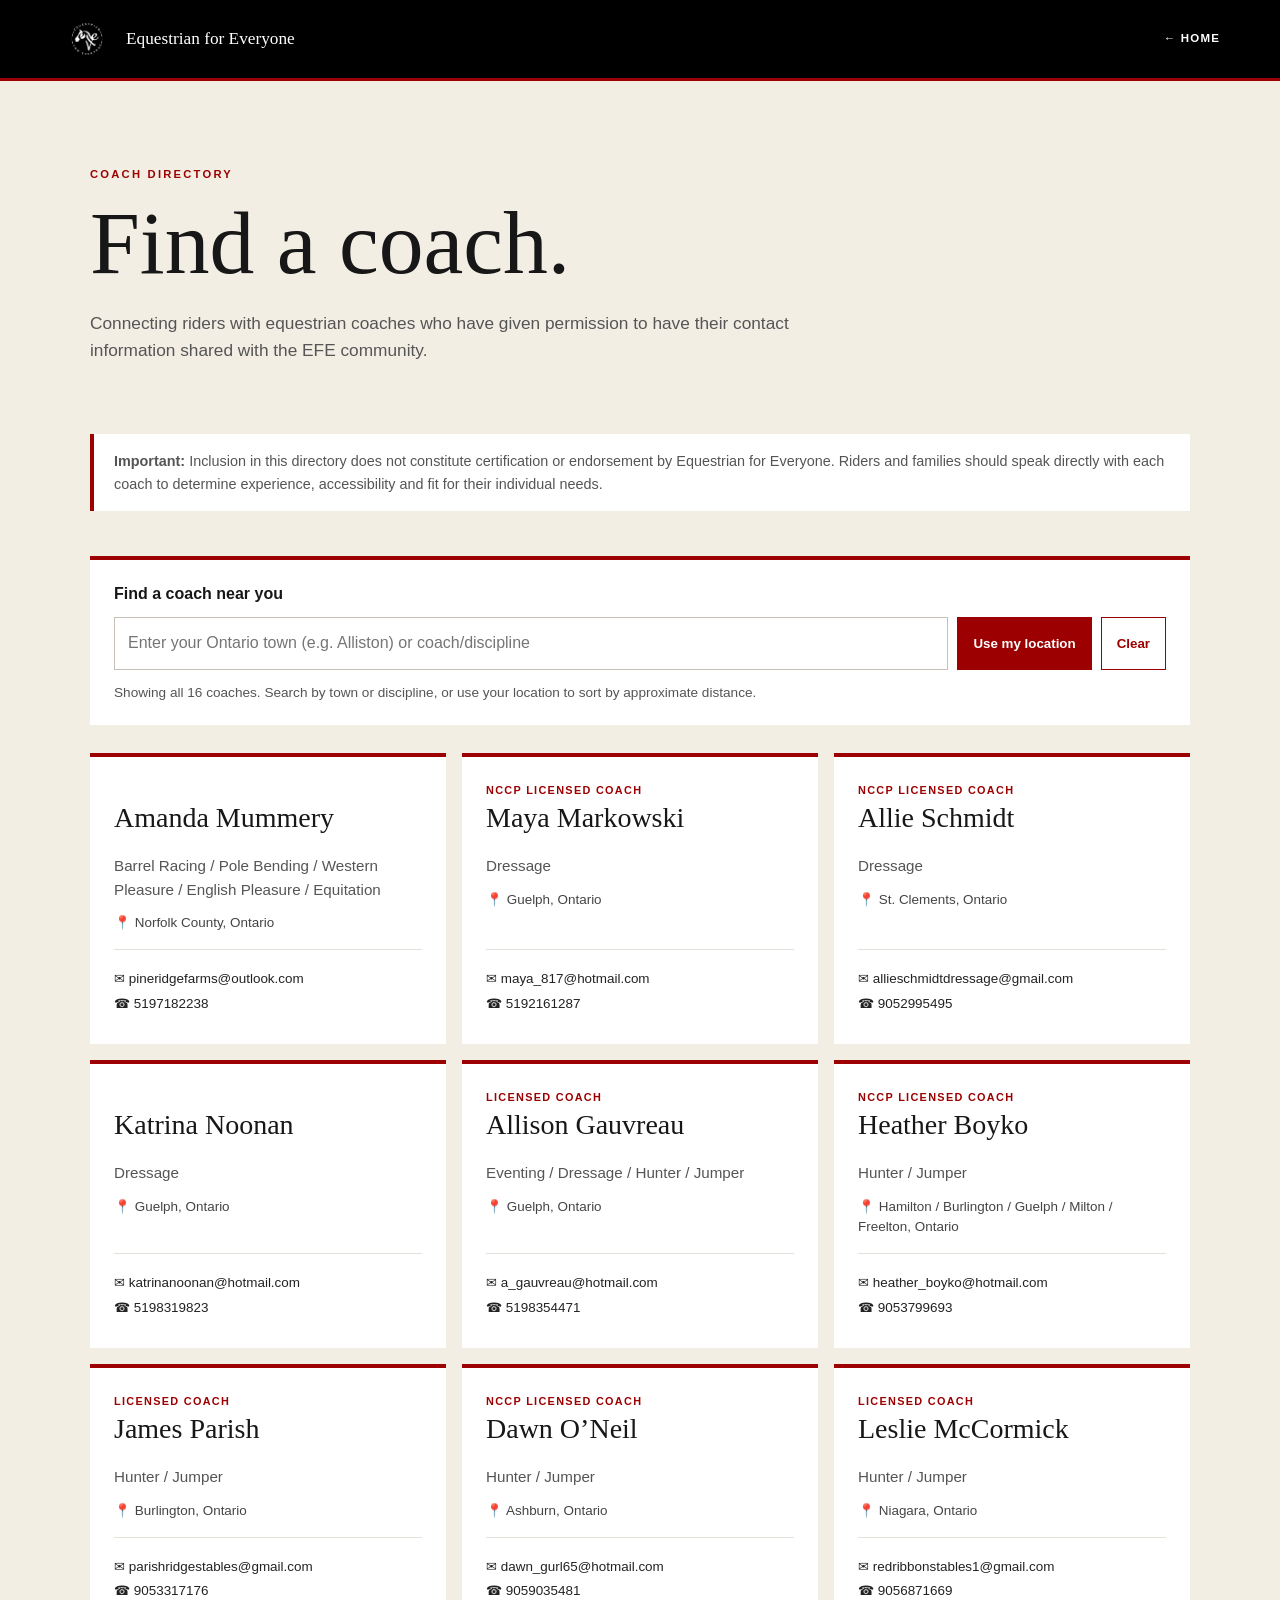
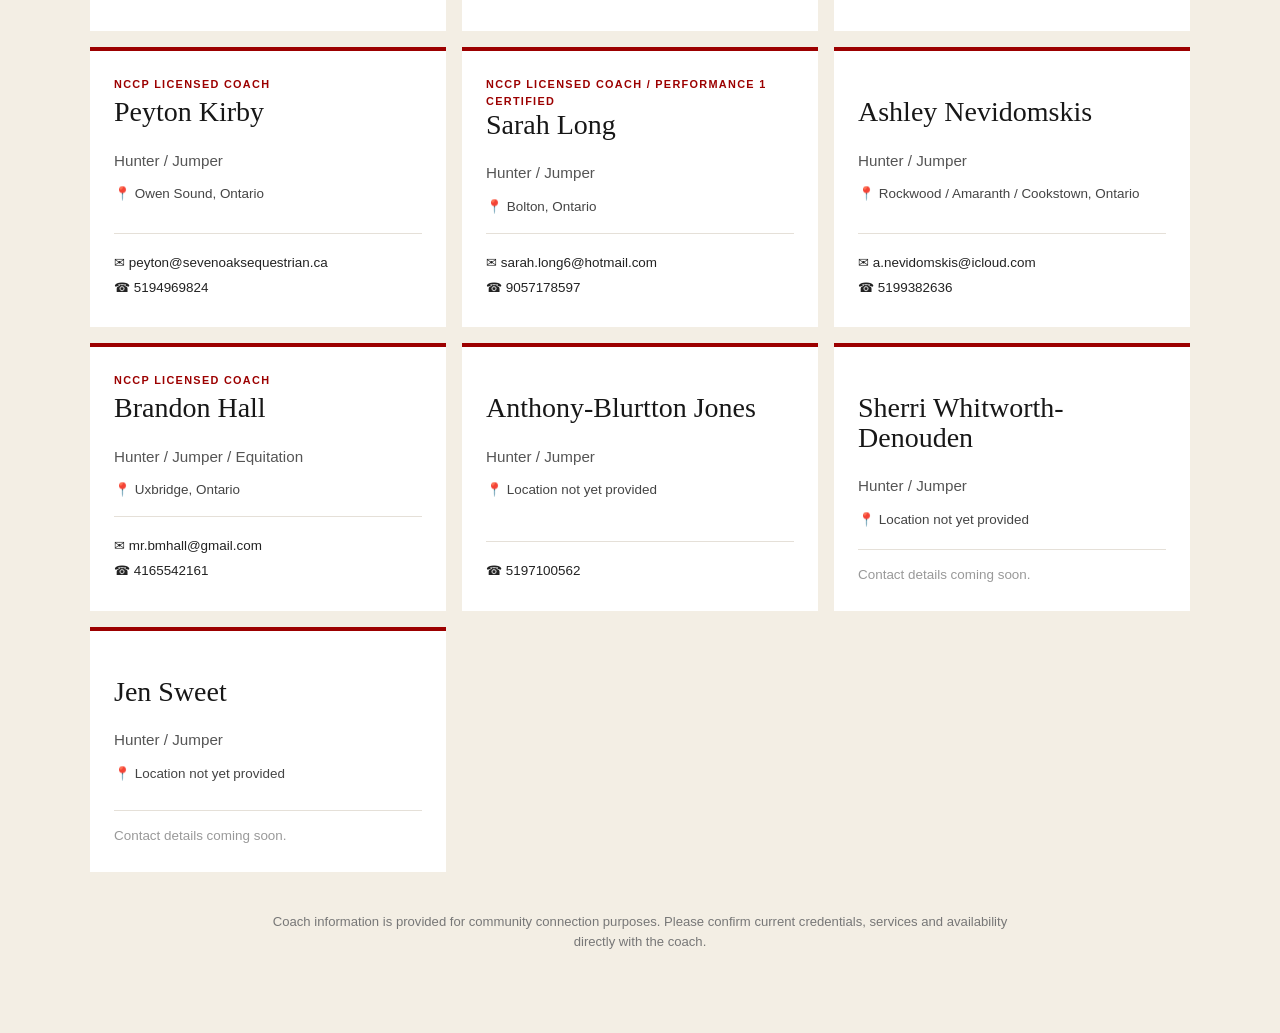
==== coaches.html @ 21f6a68a "Sort coaches by proximity when visitors type an Ontario town" ====
<!doctype html><html lang="en"><head><meta charset="utf-8"><meta name="viewport" content="width=device-width,initial-scale=1"><title>Coaches — Equestrian for Everyone</title><meta name="description" content="A community directory of equestrian coaches open to connecting with para riders."><style>
:root{--red:#9C0000;--cream:#F3EEE4;--black:#000;--ink:#171717}*{box-sizing:border-box}body{margin:0;background:var(--cream);color:var(--ink);font-family:Arial,Helvetica,sans-serif;line-height:1.55}h1,h2,h3{font-family:'GFS Didot','Bodoni 72','Didot','Times New Roman',serif;font-weight:400;line-height:1.05}nav{background:#000;border-bottom:3px solid var(--red);padding:12px 24px}.nav{max-width:1160px;margin:auto;display:flex;align-items:center;justify-content:space-between;gap:20px}.brand{display:flex;align-items:center;gap:12px;color:#fff;text-decoration:none;font-family:Georgia,serif;font-size:1.08rem}.brand img{width:54px;height:54px;object-fit:contain}.back{color:#fff;text-decoration:none;font-size:.72rem;font-weight:800;letter-spacing:.1em;text-transform:uppercase}.wrap{max-width:1160px;margin:auto;padding:0 30px}.hero{padding:85px 0 48px}.eyebrow{font-size:.7rem;font-weight:800;letter-spacing:.2em;text-transform:uppercase;color:var(--red)}h1{font-size:clamp(3.5rem,7vw,6.4rem);margin:13px 0 20px}.intro{font-size:1.08rem;color:#555;max-width:760px}.notice{margin:5px 0 45px;border-left:4px solid var(--red);padding:16px 20px;background:#fff;color:#555;font-size:.9rem}.grid{display:grid;grid-template-columns:repeat(3,1fr);gap:16px;padding-bottom:85px}.coach{background:#fff;border-top:4px solid var(--red);padding:25px 24px;min-height:245px;display:flex;flex-direction:column}.coach h2{font-size:1.75rem;margin:0 0 7px}.license{font-size:.68rem;font-weight:800;letter-spacing:.12em;text-transform:uppercase;color:var(--red);min-height:21px}.discipline{font-size:.95rem;color:#555;margin:15px 0 20px}.contact{margin-top:auto;border-top:1px solid #e5e0d8;padding-top:15px;font-size:.84rem}.contact a{display:block;color:#222;text-decoration:none;overflow-wrap:anywhere;margin:4px 0}.contact a:hover{color:var(--red)}.empty{color:#999}.footnote{max-width:800px;margin:-45px auto 80px;padding:0 30px;text-align:center;color:#777;font-size:.82rem}@media(max-width:900px){.grid{grid-template-columns:repeat(2,1fr)}}@media(max-width:620px){.grid{grid-template-columns:1fr}.wrap{padding:0 20px}.hero{padding-top:60px}.brand{font-size:.88rem}.brand img{width:44px;height:44px}.coach{min-height:0}}.coach-search{background:#fff;padding:22px 24px;margin:0 0 28px;border-top:4px solid var(--red)}.coach-search label{display:block;font-weight:800;margin-bottom:10px}.search-row{display:flex;gap:9px;flex-wrap:wrap}.search-row input{flex:1;min-width:200px;border:1px solid #c8c1b8;padding:13px;font:inherit}.search-row button{border:1px solid var(--red);background:var(--red);color:white;font-weight:700;padding:12px 15px;cursor:pointer}.search-row button:last-child{background:#fff;color:var(--red)}#search-status{font-size:.85rem;color:#555;margin:12px 0 0}.place{font-size:.84rem;color:#444;margin:-8px 0 15px}.coach[hidden]{display:none!important}@media(max-width:620px){.search-row input,.search-row button{width:100%}} .distance-note{font-size:.8rem;font-weight:700;color:var(--red);margin:-9px 0 14px}</style><meta property="og:image" content="https://eqforeveryone.ca/assets/efe-social-thumbnail.png"><meta property="og:image:secure_url" content="https://eqforeveryone.ca/assets/efe-social-thumbnail.png"><meta property="og:image:type" content="image/png"><meta property="og:image:width" content="1200"><meta property="og:image:height" content="1200"><meta name="twitter:card" content="summary_large_image"><meta name="twitter:image" content="https://eqforeveryone.ca/assets/efe-social-thumbnail.png"></head><body>
<nav><div class="nav"><a class="brand" href="index.html"><img src="assets/efe-logo-transparent.png" alt="EFE logo">Equestrian for Everyone</a><a class="back" href="index.html">← Home</a></div></nav>
<main><section class="hero"><div class="wrap"><div class="eyebrow">Coach Directory</div><h1>Find a coach.</h1><p class="intro">Connecting riders with equestrian coaches who have given permission to have their contact information shared with the EFE community.</p></div></section>
<div class="wrap"><div class="notice"><strong>Important:</strong> Inclusion in this directory does not constitute certification or endorsement by Equestrian for Everyone. Riders and families should speak directly with each coach to determine experience, accessibility and fit for their individual needs.</div>
<div class="coach-search"><label for="coach-query">Find a coach near you</label><div class="search-row"><input id="coach-query" type="search" placeholder="Enter your Ontario town (e.g. Alliston) or coach/discipline" autocomplete="off"><button id="near-me" type="button">Use my location</button><button id="reset-search" type="button">Clear</button></div><p id="search-status" role="status" aria-live="polite">Showing all 16 coaches. Search by town or discipline, or use your location to sort by approximate distance.</p></div><section class="grid" id="coach-grid"><article class="coach" data-name="amanda mummery" data-location="norfolk county, ontario" data-discipline="barrel racing / pole bending / western pleasure / english pleasure / equitation" data-lat="42.85" data-lon="-80.35"><div class="license">&nbsp;</div><h2>Amanda Mummery</h2><div class="discipline">Barrel Racing / Pole Bending / Western Pleasure / English Pleasure / Equitation</div><div class="place">📍 Norfolk County, Ontario</div><div class="contact"><a href="mailto:pineridgefarms@outlook.com">✉ pineridgefarms@outlook.com</a><a href="tel:+15197182238">☎ 5197182238</a></div></article><article class="coach" data-name="maya markowski" data-location="guelph, ontario" data-discipline="dressage" data-lat="43.545" data-lon="-80.25"><div class="license">NCCP Licensed Coach</div><h2>Maya Markowski</h2><div class="discipline">Dressage</div><div class="place">📍 Guelph, Ontario</div><div class="contact"><a href="mailto:maya_817@hotmail.com">✉ maya_817@hotmail.com</a><a href="tel:+15192161287">☎ 5192161287</a></div></article><article class="coach" data-name="allie schmidt" data-location="st. clements, ontario" data-discipline="dressage" data-lat="43.48" data-lon="-80.65"><div class="license">NCCP Licensed Coach</div><h2>Allie Schmidt</h2><div class="discipline">Dressage</div><div class="place">📍 St. Clements, Ontario</div><div class="contact"><a href="mailto:allieschmidtdressage@gmail.com">✉ allieschmidtdressage@gmail.com</a><a href="tel:+19052995495">☎ 9052995495</a></div></article><article class="coach" data-name="katrina noonan" data-location="guelph, ontario" data-discipline="dressage" data-lat="43.545" data-lon="-80.25"><div class="license">&nbsp;</div><h2>Katrina Noonan</h2><div class="discipline">Dressage</div><div class="place">📍 Guelph, Ontario</div><div class="contact"><a href="mailto:katrinanoonan@hotmail.com">✉ katrinanoonan@hotmail.com</a><a href="tel:+15198319823">☎ 5198319823</a></div></article><article class="coach" data-name="allison gauvreau" data-location="guelph, ontario" data-discipline="eventing / dressage / hunter / jumper" data-lat="43.545" data-lon="-80.25"><div class="license">Licensed Coach</div><h2>Allison Gauvreau</h2><div class="discipline">Eventing / Dressage / Hunter / Jumper</div><div class="place">📍 Guelph, Ontario</div><div class="contact"><a href="mailto:a_gauvreau@hotmail.com">✉ a_gauvreau@hotmail.com</a><a href="tel:+15198354471">☎ 5198354471</a></div></article><article class="coach" data-name="heather boyko" data-location="hamilton / burlington / guelph / milton / freelton, ontario" data-discipline="hunter / jumper" data-lat="43.35" data-lon="-79.96"><div class="license">NCCP Licensed Coach</div><h2>Heather Boyko</h2><div class="discipline">Hunter / Jumper</div><div class="place">📍 Hamilton / Burlington / Guelph / Milton / Freelton, Ontario</div><div class="contact"><a href="mailto:heather_boyko@hotmail.com">✉ heather_boyko@hotmail.com</a><a href="tel:+19053799693">☎ 9053799693</a></div></article><article class="coach" data-name="james parish" data-location="burlington, ontario" data-discipline="hunter / jumper" data-lat="43.325" data-lon="-79.8"><div class="license">Licensed Coach</div><h2>James Parish</h2><div class="discipline">Hunter / Jumper</div><div class="place">📍 Burlington, Ontario</div><div class="contact"><a href="mailto:parishridgestables@gmail.com">✉ parishridgestables@gmail.com</a><a href="tel:+19053317176">☎ 9053317176</a></div></article><article class="coach" data-name="dawn o’neil" data-location="ashburn, ontario" data-discipline="hunter / jumper" data-lat="44" data-lon="-78.99"><div class="license">NCCP Licensed Coach</div><h2>Dawn O’Neil</h2><div class="discipline">Hunter / Jumper</div><div class="place">📍 Ashburn, Ontario</div><div class="contact"><a href="mailto:dawn_gurl65@hotmail.com">✉ dawn_gurl65@hotmail.com</a><a href="tel:+19059035481">☎ 9059035481</a></div></article><article class="coach" data-name="leslie mccormick" data-location="niagara, ontario" data-discipline="hunter / jumper" data-lat="43.1" data-lon="-79.15"><div class="license">Licensed Coach</div><h2>Leslie McCormick</h2><div class="discipline">Hunter / Jumper</div><div class="place">📍 Niagara, Ontario</div><div class="contact"><a href="mailto:redribbonstables1@gmail.com">✉ redribbonstables1@gmail.com</a><a href="tel:+19056871669">☎ 9056871669</a></div></article><article class="coach" data-name="peyton kirby" data-location="owen sound, ontario" data-discipline="hunter / jumper" data-lat="44.57" data-lon="-80.94"><div class="license">NCCP Licensed Coach</div><h2>Peyton Kirby</h2><div class="discipline">Hunter / Jumper</div><div class="place">📍 Owen Sound, Ontario</div><div class="contact"><a href="mailto:peyton@sevenoaksequestrian.ca">✉ peyton@sevenoaksequestrian.ca</a><a href="tel:+15194969824">☎ 5194969824</a></div></article><article class="coach" data-name="sarah long" data-location="bolton, ontario" data-discipline="hunter / jumper" data-lat="43.88" data-lon="-79.74"><div class="license">NCCP Licensed Coach / Performance 1 Certified</div><h2>Sarah Long</h2><div class="discipline">Hunter / Jumper</div><div class="place">📍 Bolton, Ontario</div><div class="contact"><a href="mailto:sarah.long6@hotmail.com">✉ sarah.long6@hotmail.com</a><a href="tel:+19057178597">☎ 9057178597</a></div></article><article class="coach" data-name="ashley nevidomskis" data-location="rockwood / amaranth / cookstown, ontario" data-discipline="hunter / jumper" data-lat="43.75" data-lon="-80.05"><div class="license">&nbsp;</div><h2>Ashley Nevidomskis</h2><div class="discipline">Hunter / Jumper</div><div class="place">📍 Rockwood / Amaranth / Cookstown, Ontario</div><div class="contact"><a href="mailto:a.nevidomskis@icloud.com">✉ a.nevidomskis@icloud.com</a><a href="tel:+15199382636">☎ 5199382636</a></div></article><article class="coach" data-name="brandon hall" data-location="uxbridge, ontario" data-discipline="hunter / jumper / equitation" data-lat="44.11" data-lon="-79.12"><div class="license">NCCP Licensed Coach</div><h2>Brandon Hall</h2><div class="discipline">Hunter / Jumper / Equitation</div><div class="place">📍 Uxbridge, Ontario</div><div class="contact"><a href="mailto:mr.bmhall@gmail.com">✉ mr.bmhall@gmail.com</a><a href="tel:+14165542161">☎ 4165542161</a></div></article><article class="coach" data-name="anthony-blurtton jones" data-location="location not yet provided" data-discipline="hunter / jumper"><div class="license">&nbsp;</div><h2>Anthony-Blurtton Jones</h2><div class="discipline">Hunter / Jumper</div><div class="place">📍 Location not yet provided</div><div class="contact"><a href="tel:+15197100562">☎ 5197100562</a></div></article><article class="coach" data-name="sherri whitworth-denouden" data-location="location not yet provided" data-discipline="hunter / jumper"><div class="license">&nbsp;</div><h2>Sherri Whitworth-Denouden</h2><div class="discipline">Hunter / Jumper</div><div class="place">📍 Location not yet provided</div><div class="contact"><span class="empty">Contact details coming soon.</span></div></article><article class="coach" data-name="jen sweet" data-location="location not yet provided" data-discipline="hunter / jumper"><div class="license">&nbsp;</div><h2>Jen Sweet</h2><div class="discipline">Hunter / Jumper</div><div class="place">📍 Location not yet provided</div><div class="contact"><span class="empty">Contact details coming soon.</span></div></article></section></div><p class="footnote">Coach information is provided for community connection purposes. Please confirm current credentials, services and availability directly with the coach.</p></main><script>
const cards=[...document.querySelectorAll('#coach-grid .coach')],query=document.getElementById('coach-query'),status=document.getElementById('search-status'),grid=document.getElementById('coach-grid');
let searchTimer,searchVersion=0;
const radians=Math.PI/180;
function distance(card,lat,lon){if(!card.dataset.lat)return Infinity;const a=Number(card.dataset.lat),b=Number(card.dataset.lon),dy=(a-lat)*radians,dx=(b-lon)*radians,h=Math.sin(dy/2)**2+Math.cos(lat*radians)*Math.cos(a*radians)*Math.sin(dx/2)**2;return 6371*2*Math.asin(Math.sqrt(h));}
function showAll(){cards.forEach(c=>{c.hidden=false;const badge=c.querySelector('.distance-note');if(badge)badge.remove();});}
function sortByDistance(lat,lon,place){showAll();cards.sort((a,b)=>distance(a,lat,lon)-distance(b,lat,lon)).forEach(c=>{const km=distance(c,lat,lon);if(Number.isFinite(km)){const label=document.createElement('div');label.className='distance-note';label.textContent='Approx. '+Math.round(km)+' km away';c.querySelector('.place').after(label);}grid.appendChild(c);});status.textContent='Closest coaches to '+place+' shown first. Distances are approximate straight-line distances to town/region centres, not driving distances or exact coaching locations. Coaches without locations appear last.';}
function textFilter(term){showAll();let count=0;cards.forEach(c=>{const ok=[c.dataset.name,c.dataset.location,c.dataset.discipline].some(s=>s.includes(term));c.hidden=!ok;if(ok)count++;});status.textContent=count+' matching coach'+(count===1?'':'es')+'. Try a nearby town if you do not see a match.';}
async function runSearch(){const version=++searchVersion,term=query.value.trim();if(!term){showAll();status.textContent='Showing all '+cards.length+' coaches.';return;}if(term.length<3){textFilter(term.toLowerCase());return;}
const t=term.toLowerCase();const direct=cards.some(c=>c.dataset.name.includes(t)||c.dataset.discipline.includes(t));if(direct){textFilter(t);return;}
status.textContent='Finding coaches closest to '+term+'…';
try{const response=await fetch('https://geocoding-api.open-meteo.com/v1/search?name='+encodeURIComponent(term)+'&count=20&language=en&countryCode=CA&format=json');if(!response.ok)throw Error('lookup unavailable');const data=await response.json();if(version!==searchVersion)return;const place=(data.results||[]).find(p=>p.admin1==='Ontario');if(place){sortByDistance(place.latitude,place.longitude,place.name+', Ontario');}else{textFilter(t);status.textContent+=' Town not found in Ontario; try another nearby town or a coach name.';}}
catch(e){if(version===searchVersion){textFilter(t);status.textContent+=' Location lookup is temporarily unavailable; try again shortly.';}}
}
query.addEventListener('input',()=>{clearTimeout(searchTimer);searchVersion++;searchTimer=setTimeout(runSearch,650);});
document.getElementById('reset-search').addEventListener('click',()=>{clearTimeout(searchTimer);searchVersion++;query.value='';cards.sort((a,b)=>a.dataset.name.localeCompare(b.dataset.name)).forEach(c=>grid.appendChild(c));showAll();status.textContent='Showing all '+cards.length+' coaches.';});
document.getElementById('near-me').addEventListener('click',()=>{if(!navigator.geolocation){status.textContent='Location is unavailable. Enter your town instead.';return;}clearTimeout(searchTimer);searchVersion++;status.textContent='Requesting location permission…';navigator.geolocation.getCurrentPosition(pos=>{query.value='';sortByDistance(pos.coords.latitude,pos.coords.longitude,'your location');},()=>{status.textContent='Location permission was not granted. Enter your town instead.';},{enableHighAccuracy:false,timeout:10000,maximumAge:300000});});
</script></body></html>
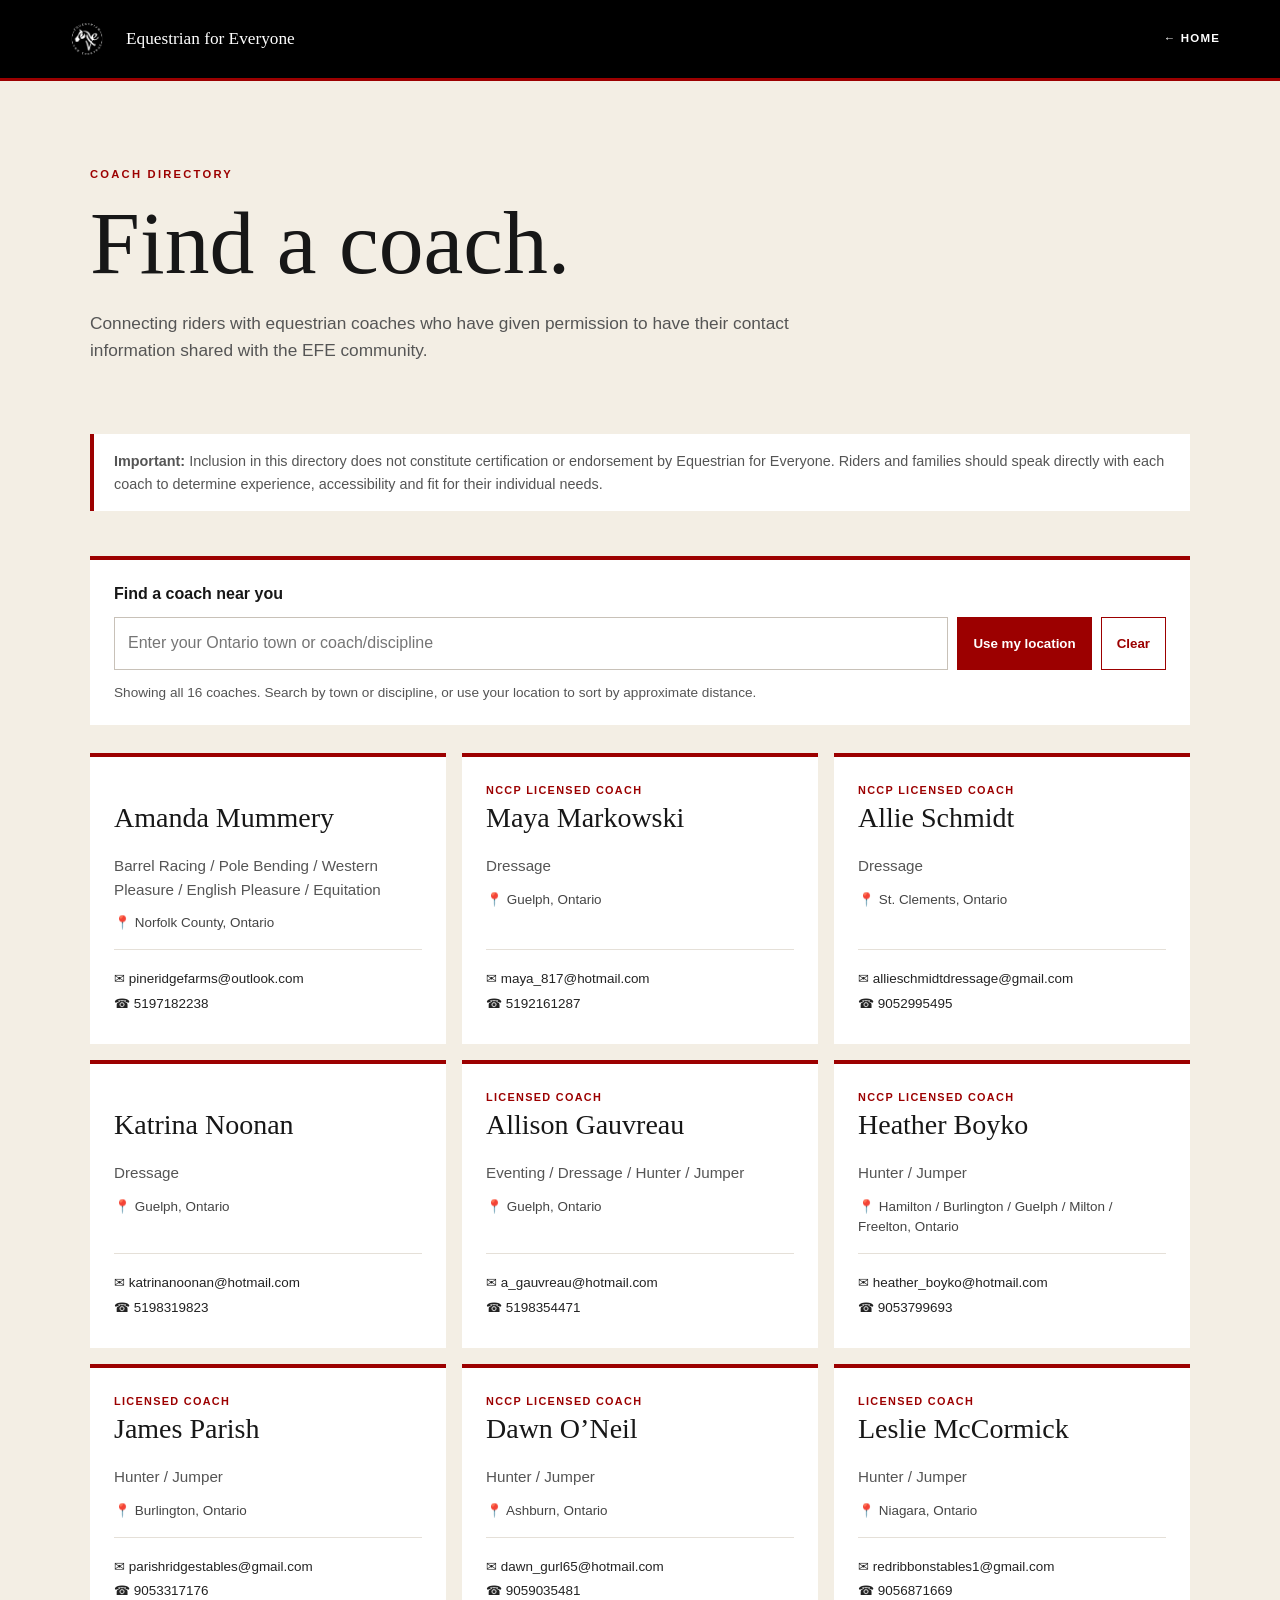
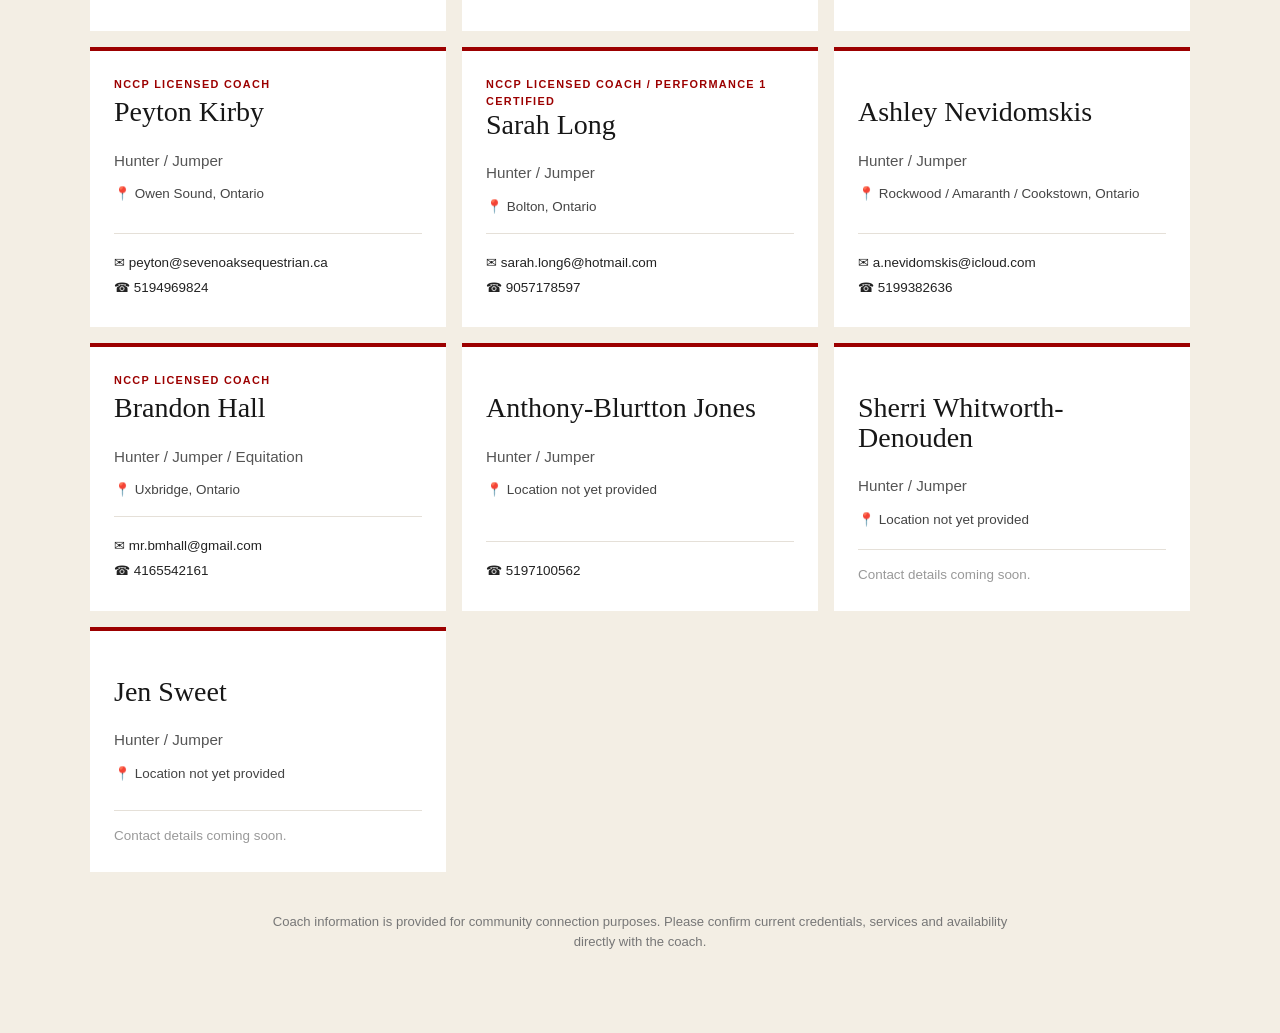
==== commit b4189fd6: "Remove Alliston example from coach search placeholder" ====
--- a/coaches.html
+++ b/coaches.html
@@ -3,7 +3,7 @@
 <nav><div class="nav"><a class="brand" href="index.html"><img src="assets/efe-logo-transparent.png" alt="EFE logo">Equestrian for Everyone</a><a class="back" href="index.html">← Home</a></div></nav>
 <main><section class="hero"><div class="wrap"><div class="eyebrow">Coach Directory</div><h1>Find a coach.</h1><p class="intro">Connecting riders with equestrian coaches who have given permission to have their contact information shared with the EFE community.</p></div></section>
 <div class="wrap"><div class="notice"><strong>Important:</strong> Inclusion in this directory does not constitute certification or endorsement by Equestrian for Everyone. Riders and families should speak directly with each coach to determine experience, accessibility and fit for their individual needs.</div>
-<div class="coach-search"><label for="coach-query">Find a coach near you</label><div class="search-row"><input id="coach-query" type="search" placeholder="Enter your Ontario town (e.g. Alliston) or coach/discipline" autocomplete="off"><button id="near-me" type="button">Use my location</button><button id="reset-search" type="button">Clear</button></div><p id="search-status" role="status" aria-live="polite">Showing all 16 coaches. Search by town or discipline, or use your location to sort by approximate distance.</p></div><section class="grid" id="coach-grid"><article class="coach" data-name="amanda mummery" data-location="norfolk county, ontario" data-discipline="barrel racing / pole bending / western pleasure / english pleasure / equitation" data-lat="42.85" data-lon="-80.35"><div class="license">&nbsp;</div><h2>Amanda Mummery</h2><div class="discipline">Barrel Racing / Pole Bending / Western Pleasure / English Pleasure / Equitation</div><div class="place">📍 Norfolk County, Ontario</div><div class="contact"><a href="mailto:pineridgefarms@outlook.com">✉ pineridgefarms@outlook.com</a><a href="tel:+15197182238">☎ 5197182238</a></div></article><article class="coach" data-name="maya markowski" data-location="guelph, ontario" data-discipline="dressage" data-lat="43.545" data-lon="-80.25"><div class="license">NCCP Licensed Coach</div><h2>Maya Markowski</h2><div class="discipline">Dressage</div><div class="place">📍 Guelph, Ontario</div><div class="contact"><a href="mailto:maya_817@hotmail.com">✉ maya_817@hotmail.com</a><a href="tel:+15192161287">☎ 5192161287</a></div></article><article class="coach" data-name="allie schmidt" data-location="st. clements, ontario" data-discipline="dressage" data-lat="43.48" data-lon="-80.65"><div class="license">NCCP Licensed Coach</div><h2>Allie Schmidt</h2><div class="discipline">Dressage</div><div class="place">📍 St. Clements, Ontario</div><div class="contact"><a href="mailto:allieschmidtdressage@gmail.com">✉ allieschmidtdressage@gmail.com</a><a href="tel:+19052995495">☎ 9052995495</a></div></article><article class="coach" data-name="katrina noonan" data-location="guelph, ontario" data-discipline="dressage" data-lat="43.545" data-lon="-80.25"><div class="license">&nbsp;</div><h2>Katrina Noonan</h2><div class="discipline">Dressage</div><div class="place">📍 Guelph, Ontario</div><div class="contact"><a href="mailto:katrinanoonan@hotmail.com">✉ katrinanoonan@hotmail.com</a><a href="tel:+15198319823">☎ 5198319823</a></div></article><article class="coach" data-name="allison gauvreau" data-location="guelph, ontario" data-discipline="eventing / dressage / hunter / jumper" data-lat="43.545" data-lon="-80.25"><div class="license">Licensed Coach</div><h2>Allison Gauvreau</h2><div class="discipline">Eventing / Dressage / Hunter / Jumper</div><div class="place">📍 Guelph, Ontario</div><div class="contact"><a href="mailto:a_gauvreau@hotmail.com">✉ a_gauvreau@hotmail.com</a><a href="tel:+15198354471">☎ 5198354471</a></div></article><article class="coach" data-name="heather boyko" data-location="hamilton / burlington / guelph / milton / freelton, ontario" data-discipline="hunter / jumper" data-lat="43.35" data-lon="-79.96"><div class="license">NCCP Licensed Coach</div><h2>Heather Boyko</h2><div class="discipline">Hunter / Jumper</div><div class="place">📍 Hamilton / Burlington / Guelph / Milton / Freelton, Ontario</div><div class="contact"><a href="mailto:heather_boyko@hotmail.com">✉ heather_boyko@hotmail.com</a><a href="tel:+19053799693">☎ 9053799693</a></div></article><article class="coach" data-name="james parish" data-location="burlington, ontario" data-discipline="hunter / jumper" data-lat="43.325" data-lon="-79.8"><div class="license">Licensed Coach</div><h2>James Parish</h2><div class="discipline">Hunter / Jumper</div><div class="place">📍 Burlington, Ontario</div><div class="contact"><a href="mailto:parishridgestables@gmail.com">✉ parishridgestables@gmail.com</a><a href="tel:+19053317176">☎ 9053317176</a></div></article><article class="coach" data-name="dawn o’neil" data-location="ashburn, ontario" data-discipline="hunter / jumper" data-lat="44" data-lon="-78.99"><div class="license">NCCP Licensed Coach</div><h2>Dawn O’Neil</h2><div class="discipline">Hunter / Jumper</div><div class="place">📍 Ashburn, Ontario</div><div class="contact"><a href="mailto:dawn_gurl65@hotmail.com">✉ dawn_gurl65@hotmail.com</a><a href="tel:+19059035481">☎ 9059035481</a></div></article><article class="coach" data-name="leslie mccormick" data-location="niagara, ontario" data-discipline="hunter / jumper" data-lat="43.1" data-lon="-79.15"><div class="license">Licensed Coach</div><h2>Leslie McCormick</h2><div class="discipline">Hunter / Jumper</div><div class="place">📍 Niagara, Ontario</div><div class="contact"><a href="mailto:redribbonstables1@gmail.com">✉ redribbonstables1@gmail.com</a><a href="tel:+19056871669">☎ 9056871669</a></div></article><article class="coach" data-name="peyton kirby" data-location="owen sound, ontario" data-discipline="hunter / jumper" data-lat="44.57" data-lon="-80.94"><div class="license">NCCP Licensed Coach</div><h2>Peyton Kirby</h2><div class="discipline">Hunter / Jumper</div><div class="place">📍 Owen Sound, Ontario</div><div class="contact"><a href="mailto:peyton@sevenoaksequestrian.ca">✉ peyton@sevenoaksequestrian.ca</a><a href="tel:+15194969824">☎ 5194969824</a></div></article><article class="coach" data-name="sarah long" data-location="bolton, ontario" data-discipline="hunter / jumper" data-lat="43.88" data-lon="-79.74"><div class="license">NCCP Licensed Coach / Performance 1 Certified</div><h2>Sarah Long</h2><div class="discipline">Hunter / Jumper</div><div class="place">📍 Bolton, Ontario</div><div class="contact"><a href="mailto:sarah.long6@hotmail.com">✉ sarah.long6@hotmail.com</a><a href="tel:+19057178597">☎ 9057178597</a></div></article><article class="coach" data-name="ashley nevidomskis" data-location="rockwood / amaranth / cookstown, ontario" data-discipline="hunter / jumper" data-lat="43.75" data-lon="-80.05"><div class="license">&nbsp;</div><h2>Ashley Nevidomskis</h2><div class="discipline">Hunter / Jumper</div><div class="place">📍 Rockwood / Amaranth / Cookstown, Ontario</div><div class="contact"><a href="mailto:a.nevidomskis@icloud.com">✉ a.nevidomskis@icloud.com</a><a href="tel:+15199382636">☎ 5199382636</a></div></article><article class="coach" data-name="brandon hall" data-location="uxbridge, ontario" data-discipline="hunter / jumper / equitation" data-lat="44.11" data-lon="-79.12"><div class="license">NCCP Licensed Coach</div><h2>Brandon Hall</h2><div class="discipline">Hunter / Jumper / Equitation</div><div class="place">📍 Uxbridge, Ontario</div><div class="contact"><a href="mailto:mr.bmhall@gmail.com">✉ mr.bmhall@gmail.com</a><a href="tel:+14165542161">☎ 4165542161</a></div></article><article class="coach" data-name="anthony-blurtton jones" data-location="location not yet provided" data-discipline="hunter / jumper"><div class="license">&nbsp;</div><h2>Anthony-Blurtton Jones</h2><div class="discipline">Hunter / Jumper</div><div class="place">📍 Location not yet provided</div><div class="contact"><a href="tel:+15197100562">☎ 5197100562</a></div></article><article class="coach" data-name="sherri whitworth-denouden" data-location="location not yet provided" data-discipline="hunter / jumper"><div class="license">&nbsp;</div><h2>Sherri Whitworth-Denouden</h2><div class="discipline">Hunter / Jumper</div><div class="place">📍 Location not yet provided</div><div class="contact"><span class="empty">Contact details coming soon.</span></div></article><article class="coach" data-name="jen sweet" data-location="location not yet provided" data-discipline="hunter / jumper"><div class="license">&nbsp;</div><h2>Jen Sweet</h2><div class="discipline">Hunter / Jumper</div><div class="place">📍 Location not yet provided</div><div class="contact"><span class="empty">Contact details coming soon.</span></div></article></section></div><p class="footnote">Coach information is provided for community connection purposes. Please confirm current credentials, services and availability directly with the coach.</p></main><script>
+<div class="coach-search"><label for="coach-query">Find a coach near you</label><div class="search-row"><input id="coach-query" type="search" placeholder="Enter your Ontario town or coach/discipline" autocomplete="off"><button id="near-me" type="button">Use my location</button><button id="reset-search" type="button">Clear</button></div><p id="search-status" role="status" aria-live="polite">Showing all 16 coaches. Search by town or discipline, or use your location to sort by approximate distance.</p></div><section class="grid" id="coach-grid"><article class="coach" data-name="amanda mummery" data-location="norfolk county, ontario" data-discipline="barrel racing / pole bending / western pleasure / english pleasure / equitation" data-lat="42.85" data-lon="-80.35"><div class="license">&nbsp;</div><h2>Amanda Mummery</h2><div class="discipline">Barrel Racing / Pole Bending / Western Pleasure / English Pleasure / Equitation</div><div class="place">📍 Norfolk County, Ontario</div><div class="contact"><a href="mailto:pineridgefarms@outlook.com">✉ pineridgefarms@outlook.com</a><a href="tel:+15197182238">☎ 5197182238</a></div></article><article class="coach" data-name="maya markowski" data-location="guelph, ontario" data-discipline="dressage" data-lat="43.545" data-lon="-80.25"><div class="license">NCCP Licensed Coach</div><h2>Maya Markowski</h2><div class="discipline">Dressage</div><div class="place">📍 Guelph, Ontario</div><div class="contact"><a href="mailto:maya_817@hotmail.com">✉ maya_817@hotmail.com</a><a href="tel:+15192161287">☎ 5192161287</a></div></article><article class="coach" data-name="allie schmidt" data-location="st. clements, ontario" data-discipline="dressage" data-lat="43.48" data-lon="-80.65"><div class="license">NCCP Licensed Coach</div><h2>Allie Schmidt</h2><div class="discipline">Dressage</div><div class="place">📍 St. Clements, Ontario</div><div class="contact"><a href="mailto:allieschmidtdressage@gmail.com">✉ allieschmidtdressage@gmail.com</a><a href="tel:+19052995495">☎ 9052995495</a></div></article><article class="coach" data-name="katrina noonan" data-location="guelph, ontario" data-discipline="dressage" data-lat="43.545" data-lon="-80.25"><div class="license">&nbsp;</div><h2>Katrina Noonan</h2><div class="discipline">Dressage</div><div class="place">📍 Guelph, Ontario</div><div class="contact"><a href="mailto:katrinanoonan@hotmail.com">✉ katrinanoonan@hotmail.com</a><a href="tel:+15198319823">☎ 5198319823</a></div></article><article class="coach" data-name="allison gauvreau" data-location="guelph, ontario" data-discipline="eventing / dressage / hunter / jumper" data-lat="43.545" data-lon="-80.25"><div class="license">Licensed Coach</div><h2>Allison Gauvreau</h2><div class="discipline">Eventing / Dressage / Hunter / Jumper</div><div class="place">📍 Guelph, Ontario</div><div class="contact"><a href="mailto:a_gauvreau@hotmail.com">✉ a_gauvreau@hotmail.com</a><a href="tel:+15198354471">☎ 5198354471</a></div></article><article class="coach" data-name="heather boyko" data-location="hamilton / burlington / guelph / milton / freelton, ontario" data-discipline="hunter / jumper" data-lat="43.35" data-lon="-79.96"><div class="license">NCCP Licensed Coach</div><h2>Heather Boyko</h2><div class="discipline">Hunter / Jumper</div><div class="place">📍 Hamilton / Burlington / Guelph / Milton / Freelton, Ontario</div><div class="contact"><a href="mailto:heather_boyko@hotmail.com">✉ heather_boyko@hotmail.com</a><a href="tel:+19053799693">☎ 9053799693</a></div></article><article class="coach" data-name="james parish" data-location="burlington, ontario" data-discipline="hunter / jumper" data-lat="43.325" data-lon="-79.8"><div class="license">Licensed Coach</div><h2>James Parish</h2><div class="discipline">Hunter / Jumper</div><div class="place">📍 Burlington, Ontario</div><div class="contact"><a href="mailto:parishridgestables@gmail.com">✉ parishridgestables@gmail.com</a><a href="tel:+19053317176">☎ 9053317176</a></div></article><article class="coach" data-name="dawn o’neil" data-location="ashburn, ontario" data-discipline="hunter / jumper" data-lat="44" data-lon="-78.99"><div class="license">NCCP Licensed Coach</div><h2>Dawn O’Neil</h2><div class="discipline">Hunter / Jumper</div><div class="place">📍 Ashburn, Ontario</div><div class="contact"><a href="mailto:dawn_gurl65@hotmail.com">✉ dawn_gurl65@hotmail.com</a><a href="tel:+19059035481">☎ 9059035481</a></div></article><article class="coach" data-name="leslie mccormick" data-location="niagara, ontario" data-discipline="hunter / jumper" data-lat="43.1" data-lon="-79.15"><div class="license">Licensed Coach</div><h2>Leslie McCormick</h2><div class="discipline">Hunter / Jumper</div><div class="place">📍 Niagara, Ontario</div><div class="contact"><a href="mailto:redribbonstables1@gmail.com">✉ redribbonstables1@gmail.com</a><a href="tel:+19056871669">☎ 9056871669</a></div></article><article class="coach" data-name="peyton kirby" data-location="owen sound, ontario" data-discipline="hunter / jumper" data-lat="44.57" data-lon="-80.94"><div class="license">NCCP Licensed Coach</div><h2>Peyton Kirby</h2><div class="discipline">Hunter / Jumper</div><div class="place">📍 Owen Sound, Ontario</div><div class="contact"><a href="mailto:peyton@sevenoaksequestrian.ca">✉ peyton@sevenoaksequestrian.ca</a><a href="tel:+15194969824">☎ 5194969824</a></div></article><article class="coach" data-name="sarah long" data-location="bolton, ontario" data-discipline="hunter / jumper" data-lat="43.88" data-lon="-79.74"><div class="license">NCCP Licensed Coach / Performance 1 Certified</div><h2>Sarah Long</h2><div class="discipline">Hunter / Jumper</div><div class="place">📍 Bolton, Ontario</div><div class="contact"><a href="mailto:sarah.long6@hotmail.com">✉ sarah.long6@hotmail.com</a><a href="tel:+19057178597">☎ 9057178597</a></div></article><article class="coach" data-name="ashley nevidomskis" data-location="rockwood / amaranth / cookstown, ontario" data-discipline="hunter / jumper" data-lat="43.75" data-lon="-80.05"><div class="license">&nbsp;</div><h2>Ashley Nevidomskis</h2><div class="discipline">Hunter / Jumper</div><div class="place">📍 Rockwood / Amaranth / Cookstown, Ontario</div><div class="contact"><a href="mailto:a.nevidomskis@icloud.com">✉ a.nevidomskis@icloud.com</a><a href="tel:+15199382636">☎ 5199382636</a></div></article><article class="coach" data-name="brandon hall" data-location="uxbridge, ontario" data-discipline="hunter / jumper / equitation" data-lat="44.11" data-lon="-79.12"><div class="license">NCCP Licensed Coach</div><h2>Brandon Hall</h2><div class="discipline">Hunter / Jumper / Equitation</div><div class="place">📍 Uxbridge, Ontario</div><div class="contact"><a href="mailto:mr.bmhall@gmail.com">✉ mr.bmhall@gmail.com</a><a href="tel:+14165542161">☎ 4165542161</a></div></article><article class="coach" data-name="anthony-blurtton jones" data-location="location not yet provided" data-discipline="hunter / jumper"><div class="license">&nbsp;</div><h2>Anthony-Blurtton Jones</h2><div class="discipline">Hunter / Jumper</div><div class="place">📍 Location not yet provided</div><div class="contact"><a href="tel:+15197100562">☎ 5197100562</a></div></article><article class="coach" data-name="sherri whitworth-denouden" data-location="location not yet provided" data-discipline="hunter / jumper"><div class="license">&nbsp;</div><h2>Sherri Whitworth-Denouden</h2><div class="discipline">Hunter / Jumper</div><div class="place">📍 Location not yet provided</div><div class="contact"><span class="empty">Contact details coming soon.</span></div></article><article class="coach" data-name="jen sweet" data-location="location not yet provided" data-discipline="hunter / jumper"><div class="license">&nbsp;</div><h2>Jen Sweet</h2><div class="discipline">Hunter / Jumper</div><div class="place">📍 Location not yet provided</div><div class="contact"><span class="empty">Contact details coming soon.</span></div></article></section></div><p class="footnote">Coach information is provided for community connection purposes. Please confirm current credentials, services and availability directly with the coach.</p></main><script>
 const cards=[...document.querySelectorAll('#coach-grid .coach')],query=document.getElementById('coach-query'),status=document.getElementById('search-status'),grid=document.getElementById('coach-grid');
 let searchTimer,searchVersion=0;
 const radians=Math.PI/180;
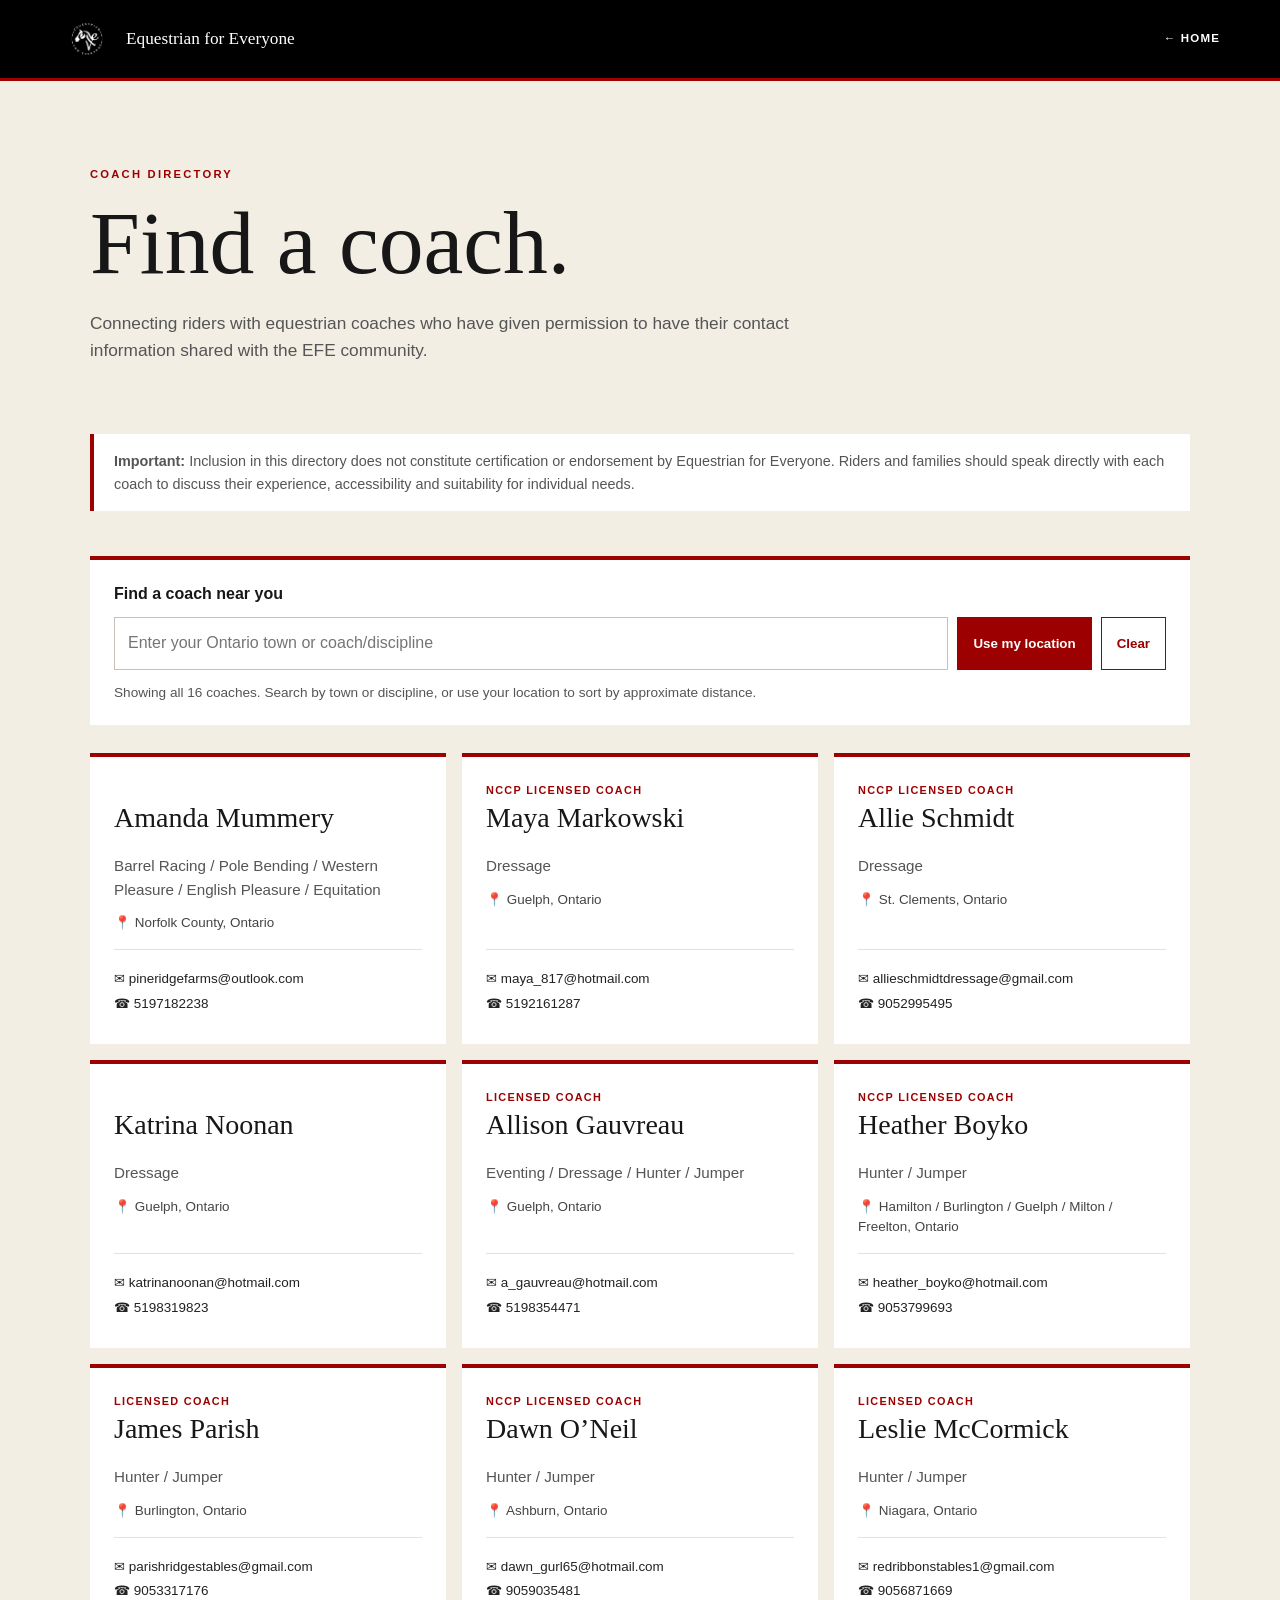
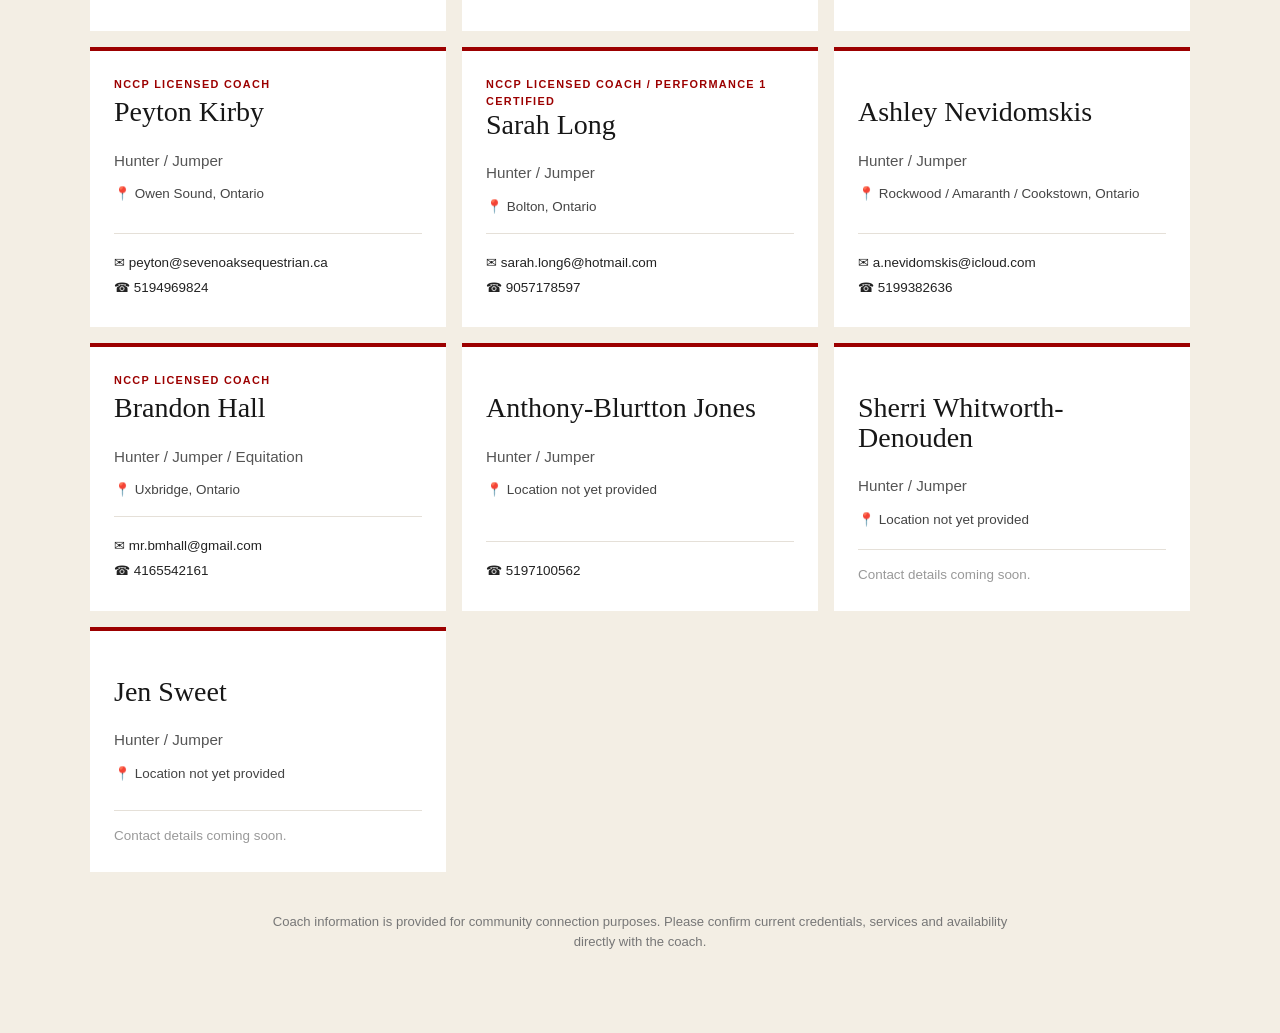
==== commit 095fde36: "Polish grammar and consistency in website copy" ====
--- a/coaches.html
+++ b/coaches.html
@@ -2,7 +2,7 @@
 :root{--red:#9C0000;--cream:#F3EEE4;--black:#000;--ink:#171717}*{box-sizing:border-box}body{margin:0;background:var(--cream);color:var(--ink);font-family:Arial,Helvetica,sans-serif;line-height:1.55}h1,h2,h3{font-family:'GFS Didot','Bodoni 72','Didot','Times New Roman',serif;font-weight:400;line-height:1.05}nav{background:#000;border-bottom:3px solid var(--red);padding:12px 24px}.nav{max-width:1160px;margin:auto;display:flex;align-items:center;justify-content:space-between;gap:20px}.brand{display:flex;align-items:center;gap:12px;color:#fff;text-decoration:none;font-family:Georgia,serif;font-size:1.08rem}.brand img{width:54px;height:54px;object-fit:contain}.back{color:#fff;text-decoration:none;font-size:.72rem;font-weight:800;letter-spacing:.1em;text-transform:uppercase}.wrap{max-width:1160px;margin:auto;padding:0 30px}.hero{padding:85px 0 48px}.eyebrow{font-size:.7rem;font-weight:800;letter-spacing:.2em;text-transform:uppercase;color:var(--red)}h1{font-size:clamp(3.5rem,7vw,6.4rem);margin:13px 0 20px}.intro{font-size:1.08rem;color:#555;max-width:760px}.notice{margin:5px 0 45px;border-left:4px solid var(--red);padding:16px 20px;background:#fff;color:#555;font-size:.9rem}.grid{display:grid;grid-template-columns:repeat(3,1fr);gap:16px;padding-bottom:85px}.coach{background:#fff;border-top:4px solid var(--red);padding:25px 24px;min-height:245px;display:flex;flex-direction:column}.coach h2{font-size:1.75rem;margin:0 0 7px}.license{font-size:.68rem;font-weight:800;letter-spacing:.12em;text-transform:uppercase;color:var(--red);min-height:21px}.discipline{font-size:.95rem;color:#555;margin:15px 0 20px}.contact{margin-top:auto;border-top:1px solid #e5e0d8;padding-top:15px;font-size:.84rem}.contact a{display:block;color:#222;text-decoration:none;overflow-wrap:anywhere;margin:4px 0}.contact a:hover{color:var(--red)}.empty{color:#999}.footnote{max-width:800px;margin:-45px auto 80px;padding:0 30px;text-align:center;color:#777;font-size:.82rem}@media(max-width:900px){.grid{grid-template-columns:repeat(2,1fr)}}@media(max-width:620px){.grid{grid-template-columns:1fr}.wrap{padding:0 20px}.hero{padding-top:60px}.brand{font-size:.88rem}.brand img{width:44px;height:44px}.coach{min-height:0}}.coach-search{background:#fff;padding:22px 24px;margin:0 0 28px;border-top:4px solid var(--red)}.coach-search label{display:block;font-weight:800;margin-bottom:10px}.search-row{display:flex;gap:9px;flex-wrap:wrap}.search-row input{flex:1;min-width:200px;border:1px solid #c8c1b8;padding:13px;font:inherit}.search-row button{border:1px solid var(--red);background:var(--red);color:white;font-weight:700;padding:12px 15px;cursor:pointer}.search-row button:last-child{background:#fff;color:var(--red)}#search-status{font-size:.85rem;color:#555;margin:12px 0 0}.place{font-size:.84rem;color:#444;margin:-8px 0 15px}.coach[hidden]{display:none!important}@media(max-width:620px){.search-row input,.search-row button{width:100%}} .distance-note{font-size:.8rem;font-weight:700;color:var(--red);margin:-9px 0 14px}</style><meta property="og:image" content="https://eqforeveryone.ca/assets/efe-social-thumbnail.png"><meta property="og:image:secure_url" content="https://eqforeveryone.ca/assets/efe-social-thumbnail.png"><meta property="og:image:type" content="image/png"><meta property="og:image:width" content="1200"><meta property="og:image:height" content="1200"><meta name="twitter:card" content="summary_large_image"><meta name="twitter:image" content="https://eqforeveryone.ca/assets/efe-social-thumbnail.png"></head><body>
 <nav><div class="nav"><a class="brand" href="index.html"><img src="assets/efe-logo-transparent.png" alt="EFE logo">Equestrian for Everyone</a><a class="back" href="index.html">← Home</a></div></nav>
 <main><section class="hero"><div class="wrap"><div class="eyebrow">Coach Directory</div><h1>Find a coach.</h1><p class="intro">Connecting riders with equestrian coaches who have given permission to have their contact information shared with the EFE community.</p></div></section>
-<div class="wrap"><div class="notice"><strong>Important:</strong> Inclusion in this directory does not constitute certification or endorsement by Equestrian for Everyone. Riders and families should speak directly with each coach to determine experience, accessibility and fit for their individual needs.</div>
+<div class="wrap"><div class="notice"><strong>Important:</strong> Inclusion in this directory does not constitute certification or endorsement by Equestrian for Everyone. Riders and families should speak directly with each coach to discuss their experience, accessibility and suitability for individual needs.</div>
 <div class="coach-search"><label for="coach-query">Find a coach near you</label><div class="search-row"><input id="coach-query" type="search" placeholder="Enter your Ontario town or coach/discipline" autocomplete="off"><button id="near-me" type="button">Use my location</button><button id="reset-search" type="button">Clear</button></div><p id="search-status" role="status" aria-live="polite">Showing all 16 coaches. Search by town or discipline, or use your location to sort by approximate distance.</p></div><section class="grid" id="coach-grid"><article class="coach" data-name="amanda mummery" data-location="norfolk county, ontario" data-discipline="barrel racing / pole bending / western pleasure / english pleasure / equitation" data-lat="42.85" data-lon="-80.35"><div class="license">&nbsp;</div><h2>Amanda Mummery</h2><div class="discipline">Barrel Racing / Pole Bending / Western Pleasure / English Pleasure / Equitation</div><div class="place">📍 Norfolk County, Ontario</div><div class="contact"><a href="mailto:pineridgefarms@outlook.com">✉ pineridgefarms@outlook.com</a><a href="tel:+15197182238">☎ 5197182238</a></div></article><article class="coach" data-name="maya markowski" data-location="guelph, ontario" data-discipline="dressage" data-lat="43.545" data-lon="-80.25"><div class="license">NCCP Licensed Coach</div><h2>Maya Markowski</h2><div class="discipline">Dressage</div><div class="place">📍 Guelph, Ontario</div><div class="contact"><a href="mailto:maya_817@hotmail.com">✉ maya_817@hotmail.com</a><a href="tel:+15192161287">☎ 5192161287</a></div></article><article class="coach" data-name="allie schmidt" data-location="st. clements, ontario" data-discipline="dressage" data-lat="43.48" data-lon="-80.65"><div class="license">NCCP Licensed Coach</div><h2>Allie Schmidt</h2><div class="discipline">Dressage</div><div class="place">📍 St. Clements, Ontario</div><div class="contact"><a href="mailto:allieschmidtdressage@gmail.com">✉ allieschmidtdressage@gmail.com</a><a href="tel:+19052995495">☎ 9052995495</a></div></article><article class="coach" data-name="katrina noonan" data-location="guelph, ontario" data-discipline="dressage" data-lat="43.545" data-lon="-80.25"><div class="license">&nbsp;</div><h2>Katrina Noonan</h2><div class="discipline">Dressage</div><div class="place">📍 Guelph, Ontario</div><div class="contact"><a href="mailto:katrinanoonan@hotmail.com">✉ katrinanoonan@hotmail.com</a><a href="tel:+15198319823">☎ 5198319823</a></div></article><article class="coach" data-name="allison gauvreau" data-location="guelph, ontario" data-discipline="eventing / dressage / hunter / jumper" data-lat="43.545" data-lon="-80.25"><div class="license">Licensed Coach</div><h2>Allison Gauvreau</h2><div class="discipline">Eventing / Dressage / Hunter / Jumper</div><div class="place">📍 Guelph, Ontario</div><div class="contact"><a href="mailto:a_gauvreau@hotmail.com">✉ a_gauvreau@hotmail.com</a><a href="tel:+15198354471">☎ 5198354471</a></div></article><article class="coach" data-name="heather boyko" data-location="hamilton / burlington / guelph / milton / freelton, ontario" data-discipline="hunter / jumper" data-lat="43.35" data-lon="-79.96"><div class="license">NCCP Licensed Coach</div><h2>Heather Boyko</h2><div class="discipline">Hunter / Jumper</div><div class="place">📍 Hamilton / Burlington / Guelph / Milton / Freelton, Ontario</div><div class="contact"><a href="mailto:heather_boyko@hotmail.com">✉ heather_boyko@hotmail.com</a><a href="tel:+19053799693">☎ 9053799693</a></div></article><article class="coach" data-name="james parish" data-location="burlington, ontario" data-discipline="hunter / jumper" data-lat="43.325" data-lon="-79.8"><div class="license">Licensed Coach</div><h2>James Parish</h2><div class="discipline">Hunter / Jumper</div><div class="place">📍 Burlington, Ontario</div><div class="contact"><a href="mailto:parishridgestables@gmail.com">✉ parishridgestables@gmail.com</a><a href="tel:+19053317176">☎ 9053317176</a></div></article><article class="coach" data-name="dawn o’neil" data-location="ashburn, ontario" data-discipline="hunter / jumper" data-lat="44" data-lon="-78.99"><div class="license">NCCP Licensed Coach</div><h2>Dawn O’Neil</h2><div class="discipline">Hunter / Jumper</div><div class="place">📍 Ashburn, Ontario</div><div class="contact"><a href="mailto:dawn_gurl65@hotmail.com">✉ dawn_gurl65@hotmail.com</a><a href="tel:+19059035481">☎ 9059035481</a></div></article><article class="coach" data-name="leslie mccormick" data-location="niagara, ontario" data-discipline="hunter / jumper" data-lat="43.1" data-lon="-79.15"><div class="license">Licensed Coach</div><h2>Leslie McCormick</h2><div class="discipline">Hunter / Jumper</div><div class="place">📍 Niagara, Ontario</div><div class="contact"><a href="mailto:redribbonstables1@gmail.com">✉ redribbonstables1@gmail.com</a><a href="tel:+19056871669">☎ 9056871669</a></div></article><article class="coach" data-name="peyton kirby" data-location="owen sound, ontario" data-discipline="hunter / jumper" data-lat="44.57" data-lon="-80.94"><div class="license">NCCP Licensed Coach</div><h2>Peyton Kirby</h2><div class="discipline">Hunter / Jumper</div><div class="place">📍 Owen Sound, Ontario</div><div class="contact"><a href="mailto:peyton@sevenoaksequestrian.ca">✉ peyton@sevenoaksequestrian.ca</a><a href="tel:+15194969824">☎ 5194969824</a></div></article><article class="coach" data-name="sarah long" data-location="bolton, ontario" data-discipline="hunter / jumper" data-lat="43.88" data-lon="-79.74"><div class="license">NCCP Licensed Coach / Performance 1 Certified</div><h2>Sarah Long</h2><div class="discipline">Hunter / Jumper</div><div class="place">📍 Bolton, Ontario</div><div class="contact"><a href="mailto:sarah.long6@hotmail.com">✉ sarah.long6@hotmail.com</a><a href="tel:+19057178597">☎ 9057178597</a></div></article><article class="coach" data-name="ashley nevidomskis" data-location="rockwood / amaranth / cookstown, ontario" data-discipline="hunter / jumper" data-lat="43.75" data-lon="-80.05"><div class="license">&nbsp;</div><h2>Ashley Nevidomskis</h2><div class="discipline">Hunter / Jumper</div><div class="place">📍 Rockwood / Amaranth / Cookstown, Ontario</div><div class="contact"><a href="mailto:a.nevidomskis@icloud.com">✉ a.nevidomskis@icloud.com</a><a href="tel:+15199382636">☎ 5199382636</a></div></article><article class="coach" data-name="brandon hall" data-location="uxbridge, ontario" data-discipline="hunter / jumper / equitation" data-lat="44.11" data-lon="-79.12"><div class="license">NCCP Licensed Coach</div><h2>Brandon Hall</h2><div class="discipline">Hunter / Jumper / Equitation</div><div class="place">📍 Uxbridge, Ontario</div><div class="contact"><a href="mailto:mr.bmhall@gmail.com">✉ mr.bmhall@gmail.com</a><a href="tel:+14165542161">☎ 4165542161</a></div></article><article class="coach" data-name="anthony-blurtton jones" data-location="location not yet provided" data-discipline="hunter / jumper"><div class="license">&nbsp;</div><h2>Anthony-Blurtton Jones</h2><div class="discipline">Hunter / Jumper</div><div class="place">📍 Location not yet provided</div><div class="contact"><a href="tel:+15197100562">☎ 5197100562</a></div></article><article class="coach" data-name="sherri whitworth-denouden" data-location="location not yet provided" data-discipline="hunter / jumper"><div class="license">&nbsp;</div><h2>Sherri Whitworth-Denouden</h2><div class="discipline">Hunter / Jumper</div><div class="place">📍 Location not yet provided</div><div class="contact"><span class="empty">Contact details coming soon.</span></div></article><article class="coach" data-name="jen sweet" data-location="location not yet provided" data-discipline="hunter / jumper"><div class="license">&nbsp;</div><h2>Jen Sweet</h2><div class="discipline">Hunter / Jumper</div><div class="place">📍 Location not yet provided</div><div class="contact"><span class="empty">Contact details coming soon.</span></div></article></section></div><p class="footnote">Coach information is provided for community connection purposes. Please confirm current credentials, services and availability directly with the coach.</p></main><script>
 const cards=[...document.querySelectorAll('#coach-grid .coach')],query=document.getElementById('coach-query'),status=document.getElementById('search-status'),grid=document.getElementById('coach-grid');
 let searchTimer,searchVersion=0;
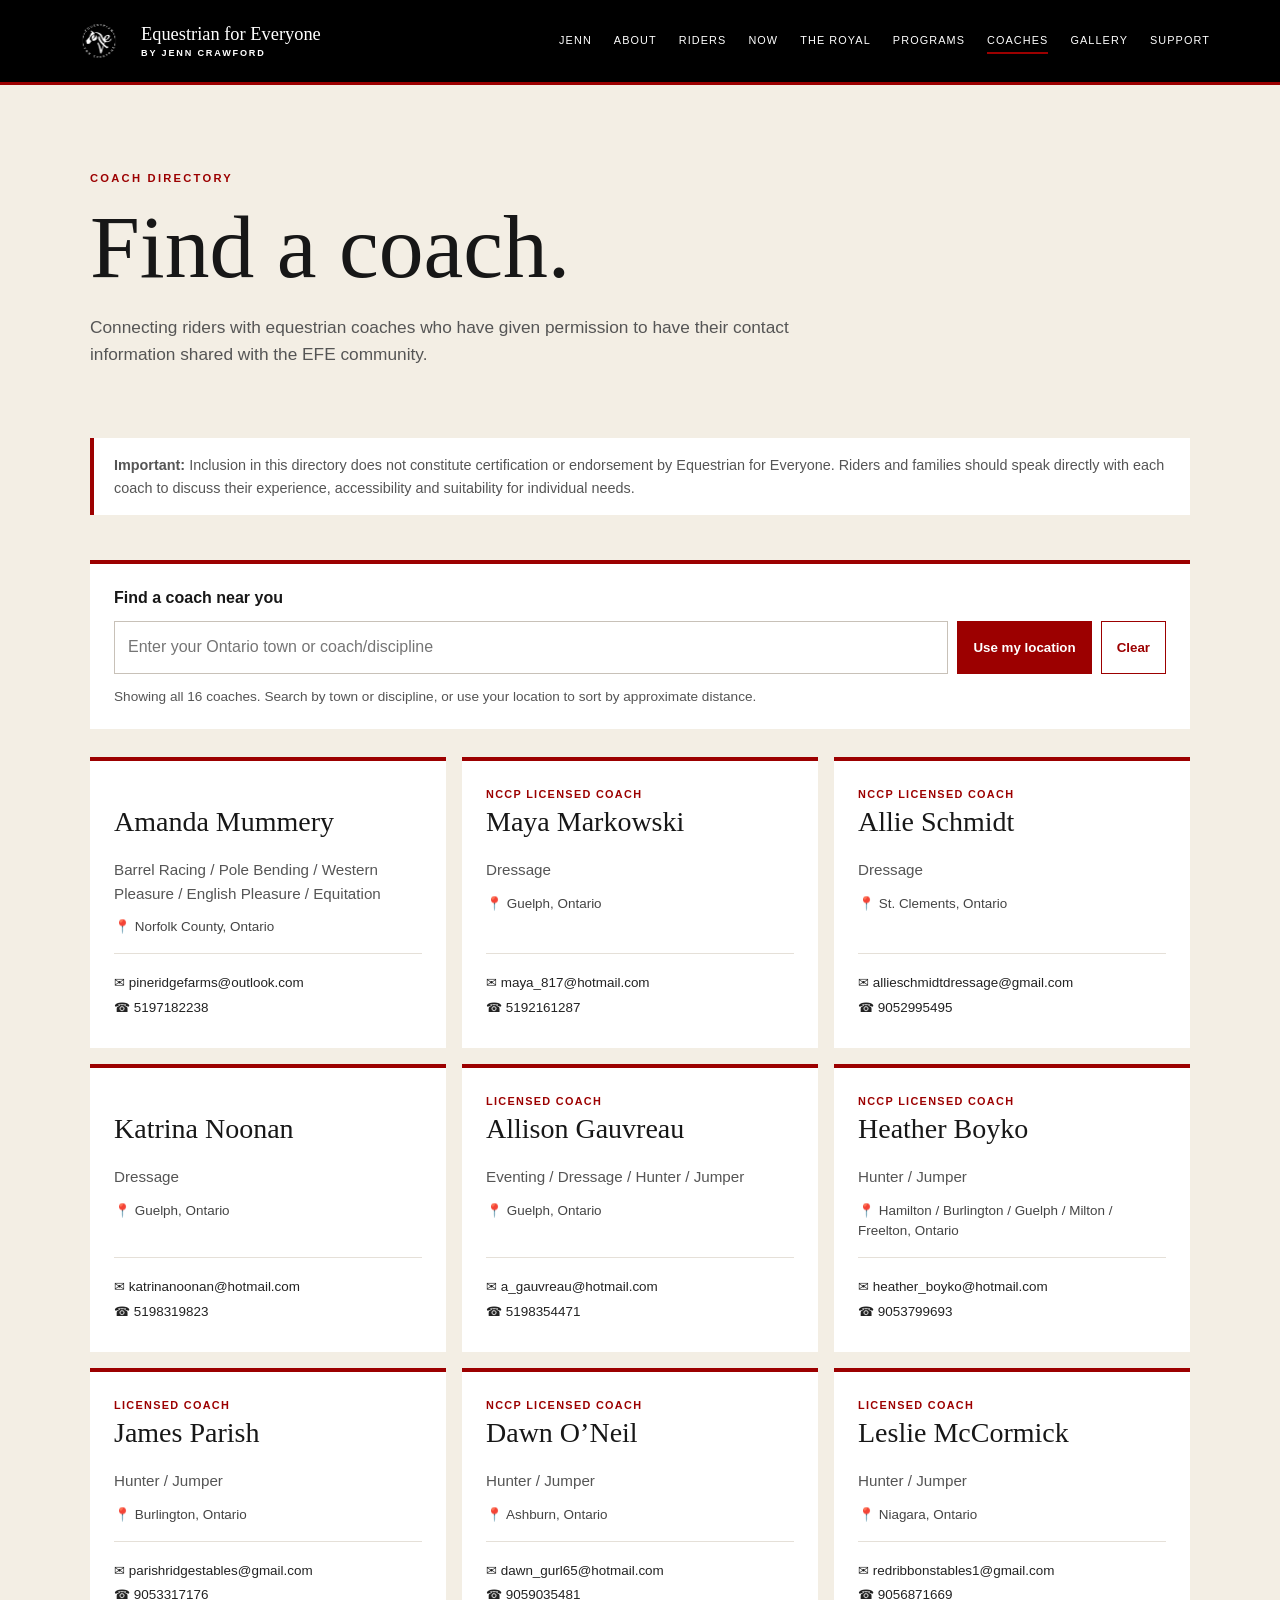
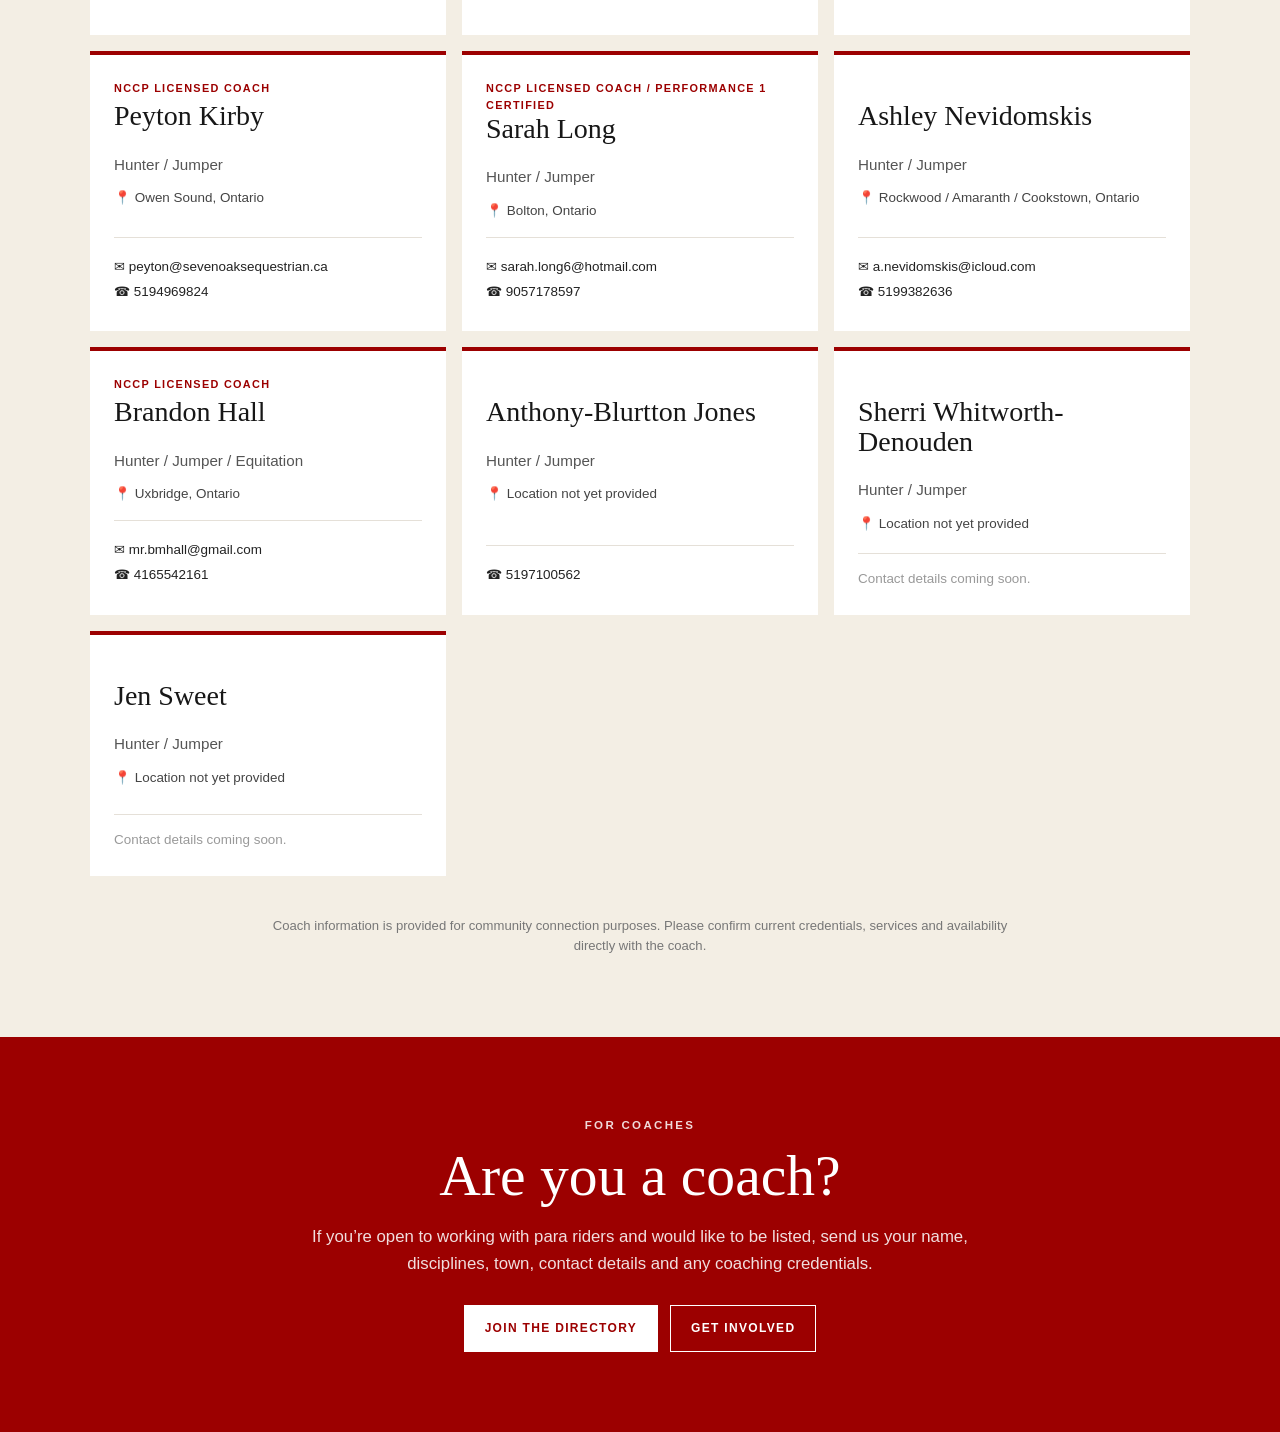
==== commit 0c340050: "2.0 update push" ====
--- a/coaches.html
+++ b/coaches.html
@@ -1,9 +1,9 @@
 <!doctype html><html lang="en"><head><meta charset="utf-8"><meta name="viewport" content="width=device-width,initial-scale=1"><title>Coaches — Equestrian for Everyone</title><meta name="description" content="A community directory of equestrian coaches open to connecting with para riders."><style>
-:root{--red:#9C0000;--cream:#F3EEE4;--black:#000;--ink:#171717}*{box-sizing:border-box}body{margin:0;background:var(--cream);color:var(--ink);font-family:Arial,Helvetica,sans-serif;line-height:1.55}h1,h2,h3{font-family:'GFS Didot','Bodoni 72','Didot','Times New Roman',serif;font-weight:400;line-height:1.05}nav{background:#000;border-bottom:3px solid var(--red);padding:12px 24px}.nav{max-width:1160px;margin:auto;display:flex;align-items:center;justify-content:space-between;gap:20px}.brand{display:flex;align-items:center;gap:12px;color:#fff;text-decoration:none;font-family:Georgia,serif;font-size:1.08rem}.brand img{width:54px;height:54px;object-fit:contain}.back{color:#fff;text-decoration:none;font-size:.72rem;font-weight:800;letter-spacing:.1em;text-transform:uppercase}.wrap{max-width:1160px;margin:auto;padding:0 30px}.hero{padding:85px 0 48px}.eyebrow{font-size:.7rem;font-weight:800;letter-spacing:.2em;text-transform:uppercase;color:var(--red)}h1{font-size:clamp(3.5rem,7vw,6.4rem);margin:13px 0 20px}.intro{font-size:1.08rem;color:#555;max-width:760px}.notice{margin:5px 0 45px;border-left:4px solid var(--red);padding:16px 20px;background:#fff;color:#555;font-size:.9rem}.grid{display:grid;grid-template-columns:repeat(3,1fr);gap:16px;padding-bottom:85px}.coach{background:#fff;border-top:4px solid var(--red);padding:25px 24px;min-height:245px;display:flex;flex-direction:column}.coach h2{font-size:1.75rem;margin:0 0 7px}.license{font-size:.68rem;font-weight:800;letter-spacing:.12em;text-transform:uppercase;color:var(--red);min-height:21px}.discipline{font-size:.95rem;color:#555;margin:15px 0 20px}.contact{margin-top:auto;border-top:1px solid #e5e0d8;padding-top:15px;font-size:.84rem}.contact a{display:block;color:#222;text-decoration:none;overflow-wrap:anywhere;margin:4px 0}.contact a:hover{color:var(--red)}.empty{color:#999}.footnote{max-width:800px;margin:-45px auto 80px;padding:0 30px;text-align:center;color:#777;font-size:.82rem}@media(max-width:900px){.grid{grid-template-columns:repeat(2,1fr)}}@media(max-width:620px){.grid{grid-template-columns:1fr}.wrap{padding:0 20px}.hero{padding-top:60px}.brand{font-size:.88rem}.brand img{width:44px;height:44px}.coach{min-height:0}}.coach-search{background:#fff;padding:22px 24px;margin:0 0 28px;border-top:4px solid var(--red)}.coach-search label{display:block;font-weight:800;margin-bottom:10px}.search-row{display:flex;gap:9px;flex-wrap:wrap}.search-row input{flex:1;min-width:200px;border:1px solid #c8c1b8;padding:13px;font:inherit}.search-row button{border:1px solid var(--red);background:var(--red);color:white;font-weight:700;padding:12px 15px;cursor:pointer}.search-row button:last-child{background:#fff;color:var(--red)}#search-status{font-size:.85rem;color:#555;margin:12px 0 0}.place{font-size:.84rem;color:#444;margin:-8px 0 15px}.coach[hidden]{display:none!important}@media(max-width:620px){.search-row input,.search-row button{width:100%}} .distance-note{font-size:.8rem;font-weight:700;color:var(--red);margin:-9px 0 14px}</style><meta property="og:image" content="https://eqforeveryone.ca/assets/efe-social-thumbnail.png"><meta property="og:image:secure_url" content="https://eqforeveryone.ca/assets/efe-social-thumbnail.png"><meta property="og:image:type" content="image/png"><meta property="og:image:width" content="1200"><meta property="og:image:height" content="1200"><meta name="twitter:card" content="summary_large_image"><meta name="twitter:image" content="https://eqforeveryone.ca/assets/efe-social-thumbnail.png"></head><body>
-<nav><div class="nav"><a class="brand" href="index.html"><img src="assets/efe-logo-transparent.png" alt="EFE logo">Equestrian for Everyone</a><a class="back" href="index.html">← Home</a></div></nav>
+:root{--red:#9C0000;--cream:#F3EEE4;--black:#000;--ink:#171717}*{box-sizing:border-box}body{margin:0;background:var(--cream);color:var(--ink);font-family:Arial,Helvetica,sans-serif;line-height:1.55}h1,h2,h3{font-family:'GFS Didot','Bodoni 72','Didot','Times New Roman',serif;font-weight:400;line-height:1.05}nav{background:#000;border-bottom:3px solid var(--red);padding:12px 24px}.nav{max-width:1160px;margin:auto;display:flex;align-items:center;justify-content:space-between;gap:20px}.brand{display:flex;align-items:center;gap:12px;color:#fff;text-decoration:none;font-family:Georgia,serif;font-size:1.08rem}.brand img{width:54px;height:54px;object-fit:contain}.back{color:#fff;text-decoration:none;font-size:.72rem;font-weight:800;letter-spacing:.1em;text-transform:uppercase}.wrap{max-width:1160px;margin:auto;padding:0 30px}.hero{padding:85px 0 48px}.eyebrow{font-size:.7rem;font-weight:800;letter-spacing:.2em;text-transform:uppercase;color:var(--red)}h1{font-size:clamp(3.5rem,7vw,6.4rem);margin:13px 0 20px}.intro{font-size:1.08rem;color:#555;max-width:760px}.notice{margin:5px 0 45px;border-left:4px solid var(--red);padding:16px 20px;background:#fff;color:#555;font-size:.9rem}.grid{display:grid;grid-template-columns:repeat(3,1fr);gap:16px;padding-bottom:85px}.coach{background:#fff;border-top:4px solid var(--red);padding:25px 24px;min-height:245px;display:flex;flex-direction:column}.coach h2{font-size:1.75rem;margin:0 0 7px}.license{font-size:.68rem;font-weight:800;letter-spacing:.12em;text-transform:uppercase;color:var(--red);min-height:21px}.discipline{font-size:.95rem;color:#555;margin:15px 0 20px}.contact{margin-top:auto;border-top:1px solid #e5e0d8;padding-top:15px;font-size:.84rem}.contact a{display:block;color:#222;text-decoration:none;overflow-wrap:anywhere;margin:4px 0}.contact a:hover{color:var(--red)}.empty{color:#999}.footnote{max-width:800px;margin:-45px auto 80px;padding:0 30px;text-align:center;color:#777;font-size:.82rem}@media(max-width:900px){.grid{grid-template-columns:repeat(2,1fr)}}@media(max-width:620px){.grid{grid-template-columns:1fr}.wrap{padding:0 20px}.hero{padding-top:60px}.brand{font-size:.88rem}.brand img{width:44px;height:44px}.coach{min-height:0}}.coach-search{background:#fff;padding:22px 24px;margin:0 0 28px;border-top:4px solid var(--red)}.coach-search label{display:block;font-weight:800;margin-bottom:10px}.search-row{display:flex;gap:9px;flex-wrap:wrap}.search-row input{flex:1;min-width:200px;border:1px solid #c8c1b8;padding:13px;font:inherit}.search-row button{border:1px solid var(--red);background:var(--red);color:white;font-weight:700;padding:12px 15px;cursor:pointer}.search-row button:last-child{background:#fff;color:var(--red)}#search-status{font-size:.85rem;color:#555;margin:12px 0 0}.place{font-size:.84rem;color:#444;margin:-8px 0 15px}.coach[hidden]{display:none!important}@media(max-width:620px){.search-row input,.search-row button{width:100%}} .distance-note{font-size:.8rem;font-weight:700;color:var(--red);margin:-9px 0 14px}</style><meta property="og:image" content="https://eqforeveryone.ca/assets/efe-social-thumbnail.png"><meta property="og:image:secure_url" content="https://eqforeveryone.ca/assets/efe-social-thumbnail.png"><meta property="og:image:type" content="image/png"><meta property="og:image:width" content="1200"><meta property="og:image:height" content="1200"><meta name="twitter:card" content="summary_large_image"><meta name="twitter:image" content="https://eqforeveryone.ca/assets/efe-social-thumbnail.png"><link rel="icon" href="/favicon.ico" sizes="any"><link rel="icon" type="image/png" sizes="32x32" href="/assets/favicon-32.png"><link rel="apple-touch-icon" href="/assets/apple-touch-icon.png"><meta name="theme-color" content="#000000"><link rel="stylesheet" href="/assets/site-nav.css"></head><body>
+<header class="sn"><div class="sn-in"><a class="sn-brand" href="/" aria-label="Equestrian for Everyone home"><img src="/assets/efe-logo-transparent.png" alt="" width="58" height="58"><span>Equestrian for Everyone<small>by Jenn Crawford</small></span></a><button class="sn-toggle" type="button" aria-label="Open navigation menu" aria-expanded="false" aria-controls="sn-links">☰</button><div class="sn-links" id="sn-links" role="navigation" aria-label="Main"><a href="/#jenn">Jenn</a><a href="/#about">About</a><a href="/#riders">Riders</a><a href="/#now">Now</a><a href="/#royal">The Royal</a><a href="/programs.html">Programs</a><a href="/coaches.html" aria-current="page">Coaches</a><a href="/gallery.html">Gallery</a><a href="/#support">Support</a></div></div></header>
 <main><section class="hero"><div class="wrap"><div class="eyebrow">Coach Directory</div><h1>Find a coach.</h1><p class="intro">Connecting riders with equestrian coaches who have given permission to have their contact information shared with the EFE community.</p></div></section>
 <div class="wrap"><div class="notice"><strong>Important:</strong> Inclusion in this directory does not constitute certification or endorsement by Equestrian for Everyone. Riders and families should speak directly with each coach to discuss their experience, accessibility and suitability for individual needs.</div>
-<div class="coach-search"><label for="coach-query">Find a coach near you</label><div class="search-row"><input id="coach-query" type="search" placeholder="Enter your Ontario town or coach/discipline" autocomplete="off"><button id="near-me" type="button">Use my location</button><button id="reset-search" type="button">Clear</button></div><p id="search-status" role="status" aria-live="polite">Showing all 16 coaches. Search by town or discipline, or use your location to sort by approximate distance.</p></div><section class="grid" id="coach-grid"><article class="coach" data-name="amanda mummery" data-location="norfolk county, ontario" data-discipline="barrel racing / pole bending / western pleasure / english pleasure / equitation" data-lat="42.85" data-lon="-80.35"><div class="license">&nbsp;</div><h2>Amanda Mummery</h2><div class="discipline">Barrel Racing / Pole Bending / Western Pleasure / English Pleasure / Equitation</div><div class="place">📍 Norfolk County, Ontario</div><div class="contact"><a href="mailto:pineridgefarms@outlook.com">✉ pineridgefarms@outlook.com</a><a href="tel:+15197182238">☎ 5197182238</a></div></article><article class="coach" data-name="maya markowski" data-location="guelph, ontario" data-discipline="dressage" data-lat="43.545" data-lon="-80.25"><div class="license">NCCP Licensed Coach</div><h2>Maya Markowski</h2><div class="discipline">Dressage</div><div class="place">📍 Guelph, Ontario</div><div class="contact"><a href="mailto:maya_817@hotmail.com">✉ maya_817@hotmail.com</a><a href="tel:+15192161287">☎ 5192161287</a></div></article><article class="coach" data-name="allie schmidt" data-location="st. clements, ontario" data-discipline="dressage" data-lat="43.48" data-lon="-80.65"><div class="license">NCCP Licensed Coach</div><h2>Allie Schmidt</h2><div class="discipline">Dressage</div><div class="place">📍 St. Clements, Ontario</div><div class="contact"><a href="mailto:allieschmidtdressage@gmail.com">✉ allieschmidtdressage@gmail.com</a><a href="tel:+19052995495">☎ 9052995495</a></div></article><article class="coach" data-name="katrina noonan" data-location="guelph, ontario" data-discipline="dressage" data-lat="43.545" data-lon="-80.25"><div class="license">&nbsp;</div><h2>Katrina Noonan</h2><div class="discipline">Dressage</div><div class="place">📍 Guelph, Ontario</div><div class="contact"><a href="mailto:katrinanoonan@hotmail.com">✉ katrinanoonan@hotmail.com</a><a href="tel:+15198319823">☎ 5198319823</a></div></article><article class="coach" data-name="allison gauvreau" data-location="guelph, ontario" data-discipline="eventing / dressage / hunter / jumper" data-lat="43.545" data-lon="-80.25"><div class="license">Licensed Coach</div><h2>Allison Gauvreau</h2><div class="discipline">Eventing / Dressage / Hunter / Jumper</div><div class="place">📍 Guelph, Ontario</div><div class="contact"><a href="mailto:a_gauvreau@hotmail.com">✉ a_gauvreau@hotmail.com</a><a href="tel:+15198354471">☎ 5198354471</a></div></article><article class="coach" data-name="heather boyko" data-location="hamilton / burlington / guelph / milton / freelton, ontario" data-discipline="hunter / jumper" data-lat="43.35" data-lon="-79.96"><div class="license">NCCP Licensed Coach</div><h2>Heather Boyko</h2><div class="discipline">Hunter / Jumper</div><div class="place">📍 Hamilton / Burlington / Guelph / Milton / Freelton, Ontario</div><div class="contact"><a href="mailto:heather_boyko@hotmail.com">✉ heather_boyko@hotmail.com</a><a href="tel:+19053799693">☎ 9053799693</a></div></article><article class="coach" data-name="james parish" data-location="burlington, ontario" data-discipline="hunter / jumper" data-lat="43.325" data-lon="-79.8"><div class="license">Licensed Coach</div><h2>James Parish</h2><div class="discipline">Hunter / Jumper</div><div class="place">📍 Burlington, Ontario</div><div class="contact"><a href="mailto:parishridgestables@gmail.com">✉ parishridgestables@gmail.com</a><a href="tel:+19053317176">☎ 9053317176</a></div></article><article class="coach" data-name="dawn o’neil" data-location="ashburn, ontario" data-discipline="hunter / jumper" data-lat="44" data-lon="-78.99"><div class="license">NCCP Licensed Coach</div><h2>Dawn O’Neil</h2><div class="discipline">Hunter / Jumper</div><div class="place">📍 Ashburn, Ontario</div><div class="contact"><a href="mailto:dawn_gurl65@hotmail.com">✉ dawn_gurl65@hotmail.com</a><a href="tel:+19059035481">☎ 9059035481</a></div></article><article class="coach" data-name="leslie mccormick" data-location="niagara, ontario" data-discipline="hunter / jumper" data-lat="43.1" data-lon="-79.15"><div class="license">Licensed Coach</div><h2>Leslie McCormick</h2><div class="discipline">Hunter / Jumper</div><div class="place">📍 Niagara, Ontario</div><div class="contact"><a href="mailto:redribbonstables1@gmail.com">✉ redribbonstables1@gmail.com</a><a href="tel:+19056871669">☎ 9056871669</a></div></article><article class="coach" data-name="peyton kirby" data-location="owen sound, ontario" data-discipline="hunter / jumper" data-lat="44.57" data-lon="-80.94"><div class="license">NCCP Licensed Coach</div><h2>Peyton Kirby</h2><div class="discipline">Hunter / Jumper</div><div class="place">📍 Owen Sound, Ontario</div><div class="contact"><a href="mailto:peyton@sevenoaksequestrian.ca">✉ peyton@sevenoaksequestrian.ca</a><a href="tel:+15194969824">☎ 5194969824</a></div></article><article class="coach" data-name="sarah long" data-location="bolton, ontario" data-discipline="hunter / jumper" data-lat="43.88" data-lon="-79.74"><div class="license">NCCP Licensed Coach / Performance 1 Certified</div><h2>Sarah Long</h2><div class="discipline">Hunter / Jumper</div><div class="place">📍 Bolton, Ontario</div><div class="contact"><a href="mailto:sarah.long6@hotmail.com">✉ sarah.long6@hotmail.com</a><a href="tel:+19057178597">☎ 9057178597</a></div></article><article class="coach" data-name="ashley nevidomskis" data-location="rockwood / amaranth / cookstown, ontario" data-discipline="hunter / jumper" data-lat="43.75" data-lon="-80.05"><div class="license">&nbsp;</div><h2>Ashley Nevidomskis</h2><div class="discipline">Hunter / Jumper</div><div class="place">📍 Rockwood / Amaranth / Cookstown, Ontario</div><div class="contact"><a href="mailto:a.nevidomskis@icloud.com">✉ a.nevidomskis@icloud.com</a><a href="tel:+15199382636">☎ 5199382636</a></div></article><article class="coach" data-name="brandon hall" data-location="uxbridge, ontario" data-discipline="hunter / jumper / equitation" data-lat="44.11" data-lon="-79.12"><div class="license">NCCP Licensed Coach</div><h2>Brandon Hall</h2><div class="discipline">Hunter / Jumper / Equitation</div><div class="place">📍 Uxbridge, Ontario</div><div class="contact"><a href="mailto:mr.bmhall@gmail.com">✉ mr.bmhall@gmail.com</a><a href="tel:+14165542161">☎ 4165542161</a></div></article><article class="coach" data-name="anthony-blurtton jones" data-location="location not yet provided" data-discipline="hunter / jumper"><div class="license">&nbsp;</div><h2>Anthony-Blurtton Jones</h2><div class="discipline">Hunter / Jumper</div><div class="place">📍 Location not yet provided</div><div class="contact"><a href="tel:+15197100562">☎ 5197100562</a></div></article><article class="coach" data-name="sherri whitworth-denouden" data-location="location not yet provided" data-discipline="hunter / jumper"><div class="license">&nbsp;</div><h2>Sherri Whitworth-Denouden</h2><div class="discipline">Hunter / Jumper</div><div class="place">📍 Location not yet provided</div><div class="contact"><span class="empty">Contact details coming soon.</span></div></article><article class="coach" data-name="jen sweet" data-location="location not yet provided" data-discipline="hunter / jumper"><div class="license">&nbsp;</div><h2>Jen Sweet</h2><div class="discipline">Hunter / Jumper</div><div class="place">📍 Location not yet provided</div><div class="contact"><span class="empty">Contact details coming soon.</span></div></article></section></div><p class="footnote">Coach information is provided for community connection purposes. Please confirm current credentials, services and availability directly with the coach.</p></main><script>
+<div class="coach-search"><label for="coach-query">Find a coach near you</label><div class="search-row"><input id="coach-query" type="search" placeholder="Enter your Ontario town or coach/discipline" autocomplete="off"><button id="near-me" type="button">Use my location</button><button id="reset-search" type="button">Clear</button></div><p id="search-status" role="status" aria-live="polite">Showing all 16 coaches. Search by town or discipline, or use your location to sort by approximate distance.</p></div><section class="grid" id="coach-grid"><article class="coach" data-name="amanda mummery" data-location="norfolk county, ontario" data-discipline="barrel racing / pole bending / western pleasure / english pleasure / equitation" data-lat="42.85" data-lon="-80.35"><div class="license">&nbsp;</div><h2>Amanda Mummery</h2><div class="discipline">Barrel Racing / Pole Bending / Western Pleasure / English Pleasure / Equitation</div><div class="place">📍 Norfolk County, Ontario</div><div class="contact"><a href="mailto:pineridgefarms@outlook.com">✉ pineridgefarms@outlook.com</a><a href="tel:+15197182238">☎ 5197182238</a></div></article><article class="coach" data-name="maya markowski" data-location="guelph, ontario" data-discipline="dressage" data-lat="43.545" data-lon="-80.25"><div class="license">NCCP Licensed Coach</div><h2>Maya Markowski</h2><div class="discipline">Dressage</div><div class="place">📍 Guelph, Ontario</div><div class="contact"><a href="mailto:maya_817@hotmail.com">✉ maya_817@hotmail.com</a><a href="tel:+15192161287">☎ 5192161287</a></div></article><article class="coach" data-name="allie schmidt" data-location="st. clements, ontario" data-discipline="dressage" data-lat="43.48" data-lon="-80.65"><div class="license">NCCP Licensed Coach</div><h2>Allie Schmidt</h2><div class="discipline">Dressage</div><div class="place">📍 St. Clements, Ontario</div><div class="contact"><a href="mailto:allieschmidtdressage@gmail.com">✉ allieschmidtdressage@gmail.com</a><a href="tel:+19052995495">☎ 9052995495</a></div></article><article class="coach" data-name="katrina noonan" data-location="guelph, ontario" data-discipline="dressage" data-lat="43.545" data-lon="-80.25"><div class="license">&nbsp;</div><h2>Katrina Noonan</h2><div class="discipline">Dressage</div><div class="place">📍 Guelph, Ontario</div><div class="contact"><a href="mailto:katrinanoonan@hotmail.com">✉ katrinanoonan@hotmail.com</a><a href="tel:+15198319823">☎ 5198319823</a></div></article><article class="coach" data-name="allison gauvreau" data-location="guelph, ontario" data-discipline="eventing / dressage / hunter / jumper" data-lat="43.545" data-lon="-80.25"><div class="license">Licensed Coach</div><h2>Allison Gauvreau</h2><div class="discipline">Eventing / Dressage / Hunter / Jumper</div><div class="place">📍 Guelph, Ontario</div><div class="contact"><a href="mailto:a_gauvreau@hotmail.com">✉ a_gauvreau@hotmail.com</a><a href="tel:+15198354471">☎ 5198354471</a></div></article><article class="coach" data-name="heather boyko" data-location="hamilton / burlington / guelph / milton / freelton, ontario" data-discipline="hunter / jumper" data-lat="43.35" data-lon="-79.96"><div class="license">NCCP Licensed Coach</div><h2>Heather Boyko</h2><div class="discipline">Hunter / Jumper</div><div class="place">📍 Hamilton / Burlington / Guelph / Milton / Freelton, Ontario</div><div class="contact"><a href="mailto:heather_boyko@hotmail.com">✉ heather_boyko@hotmail.com</a><a href="tel:+19053799693">☎ 9053799693</a></div></article><article class="coach" data-name="james parish" data-location="burlington, ontario" data-discipline="hunter / jumper" data-lat="43.325" data-lon="-79.8"><div class="license">Licensed Coach</div><h2>James Parish</h2><div class="discipline">Hunter / Jumper</div><div class="place">📍 Burlington, Ontario</div><div class="contact"><a href="mailto:parishridgestables@gmail.com">✉ parishridgestables@gmail.com</a><a href="tel:+19053317176">☎ 9053317176</a></div></article><article class="coach" data-name="dawn o’neil" data-location="ashburn, ontario" data-discipline="hunter / jumper" data-lat="44" data-lon="-78.99"><div class="license">NCCP Licensed Coach</div><h2>Dawn O’Neil</h2><div class="discipline">Hunter / Jumper</div><div class="place">📍 Ashburn, Ontario</div><div class="contact"><a href="mailto:dawn_gurl65@hotmail.com">✉ dawn_gurl65@hotmail.com</a><a href="tel:+19059035481">☎ 9059035481</a></div></article><article class="coach" data-name="leslie mccormick" data-location="niagara, ontario" data-discipline="hunter / jumper" data-lat="43.1" data-lon="-79.15"><div class="license">Licensed Coach</div><h2>Leslie McCormick</h2><div class="discipline">Hunter / Jumper</div><div class="place">📍 Niagara, Ontario</div><div class="contact"><a href="mailto:redribbonstables1@gmail.com">✉ redribbonstables1@gmail.com</a><a href="tel:+19056871669">☎ 9056871669</a></div></article><article class="coach" data-name="peyton kirby" data-location="owen sound, ontario" data-discipline="hunter / jumper" data-lat="44.57" data-lon="-80.94"><div class="license">NCCP Licensed Coach</div><h2>Peyton Kirby</h2><div class="discipline">Hunter / Jumper</div><div class="place">📍 Owen Sound, Ontario</div><div class="contact"><a href="mailto:peyton@sevenoaksequestrian.ca">✉ peyton@sevenoaksequestrian.ca</a><a href="tel:+15194969824">☎ 5194969824</a></div></article><article class="coach" data-name="sarah long" data-location="bolton, ontario" data-discipline="hunter / jumper" data-lat="43.88" data-lon="-79.74"><div class="license">NCCP Licensed Coach / Performance 1 Certified</div><h2>Sarah Long</h2><div class="discipline">Hunter / Jumper</div><div class="place">📍 Bolton, Ontario</div><div class="contact"><a href="mailto:sarah.long6@hotmail.com">✉ sarah.long6@hotmail.com</a><a href="tel:+19057178597">☎ 9057178597</a></div></article><article class="coach" data-name="ashley nevidomskis" data-location="rockwood / amaranth / cookstown, ontario" data-discipline="hunter / jumper" data-lat="43.75" data-lon="-80.05"><div class="license">&nbsp;</div><h2>Ashley Nevidomskis</h2><div class="discipline">Hunter / Jumper</div><div class="place">📍 Rockwood / Amaranth / Cookstown, Ontario</div><div class="contact"><a href="mailto:a.nevidomskis@icloud.com">✉ a.nevidomskis@icloud.com</a><a href="tel:+15199382636">☎ 5199382636</a></div></article><article class="coach" data-name="brandon hall" data-location="uxbridge, ontario" data-discipline="hunter / jumper / equitation" data-lat="44.11" data-lon="-79.12"><div class="license">NCCP Licensed Coach</div><h2>Brandon Hall</h2><div class="discipline">Hunter / Jumper / Equitation</div><div class="place">📍 Uxbridge, Ontario</div><div class="contact"><a href="mailto:mr.bmhall@gmail.com">✉ mr.bmhall@gmail.com</a><a href="tel:+14165542161">☎ 4165542161</a></div></article><article class="coach" data-name="anthony-blurtton jones" data-location="location not yet provided" data-discipline="hunter / jumper"><div class="license">&nbsp;</div><h2>Anthony-Blurtton Jones</h2><div class="discipline">Hunter / Jumper</div><div class="place">📍 Location not yet provided</div><div class="contact"><a href="tel:+15197100562">☎ 5197100562</a></div></article><article class="coach" data-name="sherri whitworth-denouden" data-location="location not yet provided" data-discipline="hunter / jumper"><div class="license">&nbsp;</div><h2>Sherri Whitworth-Denouden</h2><div class="discipline">Hunter / Jumper</div><div class="place">📍 Location not yet provided</div><div class="contact"><span class="empty">Contact details coming soon.</span></div></article><article class="coach" data-name="jen sweet" data-location="location not yet provided" data-discipline="hunter / jumper"><div class="license">&nbsp;</div><h2>Jen Sweet</h2><div class="discipline">Hunter / Jumper</div><div class="place">📍 Location not yet provided</div><div class="contact"><span class="empty">Contact details coming soon.</span></div></article></section></div><p class="footnote">Coach information is provided for community connection purposes. Please confirm current credentials, services and availability directly with the coach.</p><section class="next-step" aria-label="Next steps"><div class="ns-in"><div class="ns-eyebrow">For coaches</div><h2>Are you a coach?</h2><p>If you’re open to working with para riders and would like to be listed, send us your name, disciplines, town, contact details and any coaching credentials.</p><div class="ns-actions"><a class="ns-btn fill" href="mailto:equforeveryone@gmail.com?subject=Coach%20directory%20listing&body=Name%3A%0ADisciplines%3A%0ATown%3A%0AEmail%3A%0APhone%3A%0ACredentials%20%28e.g.%20NCCP%29%3A%0A">Join the directory</a><a class="ns-btn" href="/#support">Get Involved</a></div></div></section></main><script>
 const cards=[...document.querySelectorAll('#coach-grid .coach')],query=document.getElementById('coach-query'),status=document.getElementById('search-status'),grid=document.getElementById('coach-grid');
 let searchTimer,searchVersion=0;
 const radians=Math.PI/180;
@@ -20,4 +20,4 @@
 query.addEventListener('input',()=>{clearTimeout(searchTimer);searchVersion++;searchTimer=setTimeout(runSearch,650);});
 document.getElementById('reset-search').addEventListener('click',()=>{clearTimeout(searchTimer);searchVersion++;query.value='';cards.sort((a,b)=>a.dataset.name.localeCompare(b.dataset.name)).forEach(c=>grid.appendChild(c));showAll();status.textContent='Showing all '+cards.length+' coaches.';});
 document.getElementById('near-me').addEventListener('click',()=>{if(!navigator.geolocation){status.textContent='Location is unavailable. Enter your town instead.';return;}clearTimeout(searchTimer);searchVersion++;status.textContent='Requesting location permission…';navigator.geolocation.getCurrentPosition(pos=>{query.value='';sortByDistance(pos.coords.latitude,pos.coords.longitude,'your location');},()=>{status.textContent='Location permission was not granted. Enter your town instead.';},{enableHighAccuracy:false,timeout:10000,maximumAge:300000});});
-</script></body></html>+</script><script src="/assets/site-nav.js" defer></script></body></html>
--- a/assets/site-nav.css
+++ b/assets/site-nav.css
@@ -0,0 +1,32 @@
+/* Shared header for inner pages (programs, coaches, gallery, riders, 404) */
+.sn{background:#000;border-bottom:3px solid #9C0000;position:sticky;top:0;z-index:50;font-family:Arial,Helvetica,sans-serif}
+.sn-in{max-width:1200px;margin:auto;padding:0 30px;min-height:82px;display:flex;align-items:center;justify-content:space-between;gap:20px;position:relative}
+.sn-brand{display:flex;align-items:center;gap:13px;color:#fff;text-decoration:none;font-family:'GFS Didot','Bodoni 72','Didot','Times New Roman',serif;font-size:1.15rem;line-height:1.1}
+.sn-brand img{width:58px;height:58px;object-fit:contain;flex:0 0 auto}
+.sn-brand small{display:block;font:700 .57rem Arial,Helvetica,sans-serif;letter-spacing:.2em;text-transform:uppercase;color:#fff;margin-top:3px}
+.sn-links{display:flex;gap:22px}
+.sn-links a{color:#fff;text-decoration:none;font-size:.68rem;letter-spacing:.1em;text-transform:uppercase;padding:4px 0;border-bottom:2px solid transparent}
+.sn-links a:hover,.sn-links a[aria-current="page"]{border-bottom-color:#9C0000}
+.sn-links a:focus-visible,.sn-brand:focus-visible,.sn-toggle:focus-visible{outline:2px solid #fff;outline-offset:3px}
+.sn-toggle{display:none;background:transparent;border:1px solid #555;color:#fff;width:44px;height:40px;font-size:1.35rem;line-height:1;cursor:pointer}
+@media(max-width:960px){
+  .sn-toggle{display:block}
+  .sn-links{display:none;position:absolute;top:100%;left:0;right:0;background:#000;border-top:1px solid #333;border-bottom:3px solid #9C0000;padding:10px 30px 18px;flex-direction:column;gap:0}
+  .sn-links.open{display:flex}
+  .sn-links a{padding:13px 0;font-size:.78rem;border-bottom:1px solid #222}
+  .sn-links a:last-child{border-bottom:0}
+  .sn-links a[aria-current="page"]{color:#ff9d9d;border-bottom-color:#222}
+}
+@media(max-width:400px){.sn-in{padding:0 20px}.sn-brand{font-size:.86rem;gap:7px}.sn-brand img{width:44px;height:44px}.sn-brand small{font-size:.48rem}}
+
+/* "Next step" call-to-action band */
+.next-step{background:#9C0000;color:#fff;padding:80px 0;text-align:center;font-family:Arial,Helvetica,sans-serif}
+.next-step .ns-in{max-width:760px;margin:auto;padding:0 30px}
+.next-step .ns-eyebrow{font-size:.72rem;font-weight:800;letter-spacing:.2em;text-transform:uppercase;color:#fff;opacity:.85}
+.next-step h2{font-family:'GFS Didot','Bodoni 72','Didot','Times New Roman',serif;font-weight:400;line-height:1.03;font-size:clamp(2.3rem,4.5vw,3.8rem);margin:12px 0 18px;color:#fff}
+.next-step p{color:#f1dede;font-size:1.05rem;line-height:1.6;margin:0 0 28px}
+.ns-actions{display:flex;gap:12px;justify-content:center;flex-wrap:wrap}
+.ns-btn{display:inline-block;padding:13px 20px;border:1px solid #fff;color:#fff;text-decoration:none;font-size:.75rem;letter-spacing:.11em;text-transform:uppercase;font-weight:800}
+.ns-btn.fill{background:#fff;color:#9C0000}
+.ns-btn:hover{background:#fff;color:#9C0000}
+.ns-btn:focus-visible{outline:2px solid #fff;outline-offset:3px}
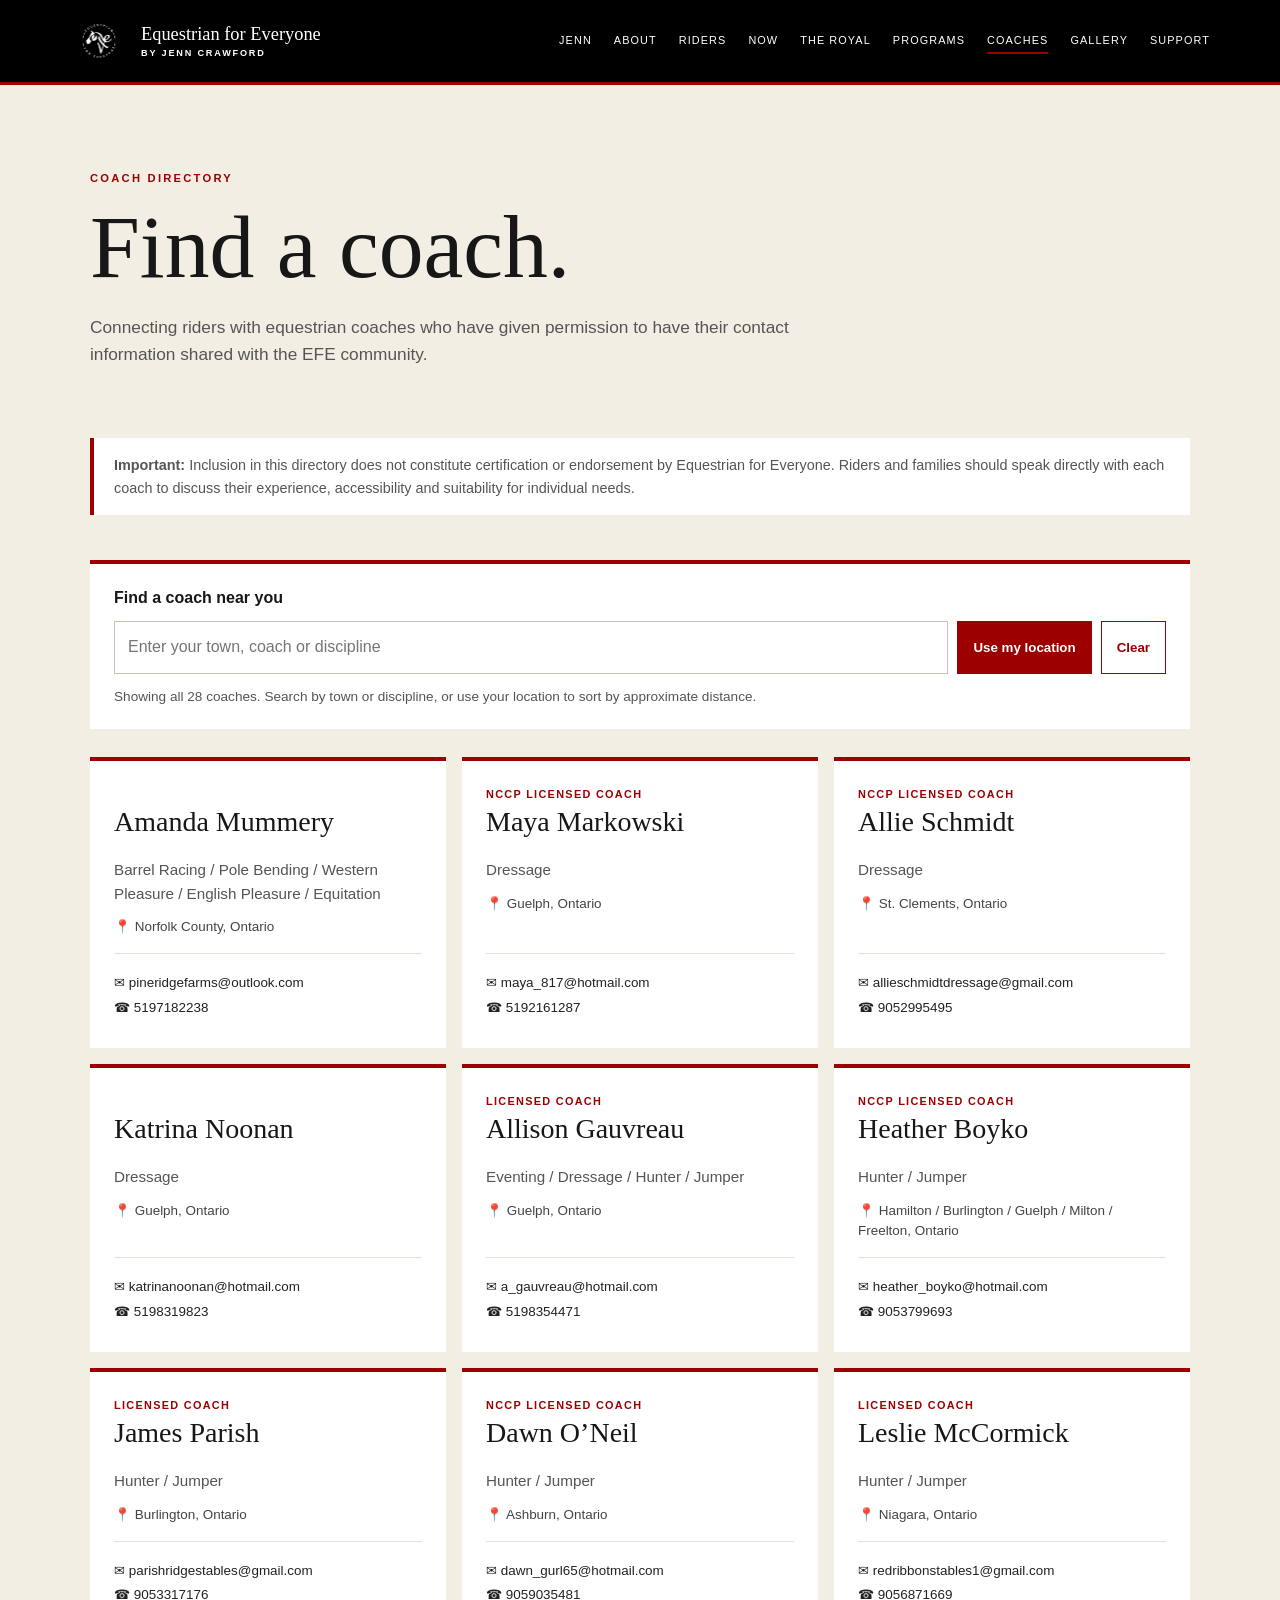
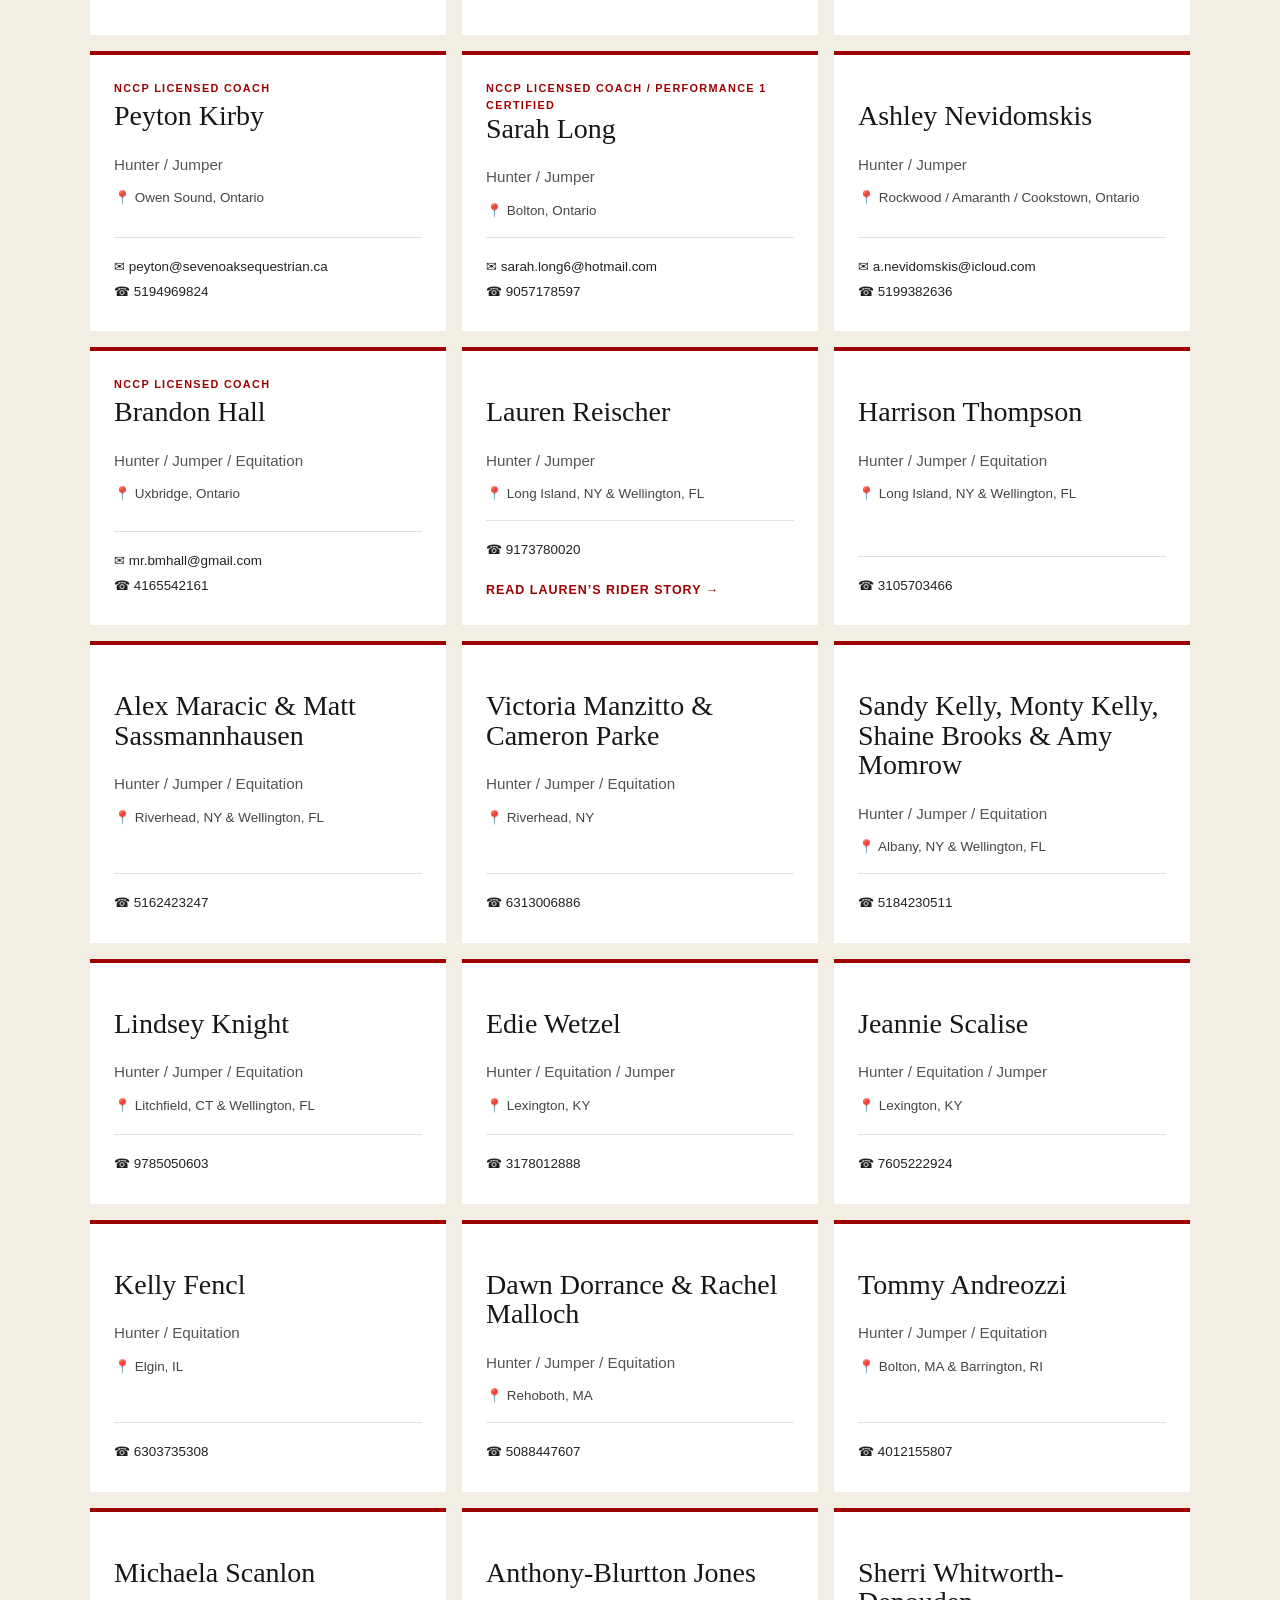
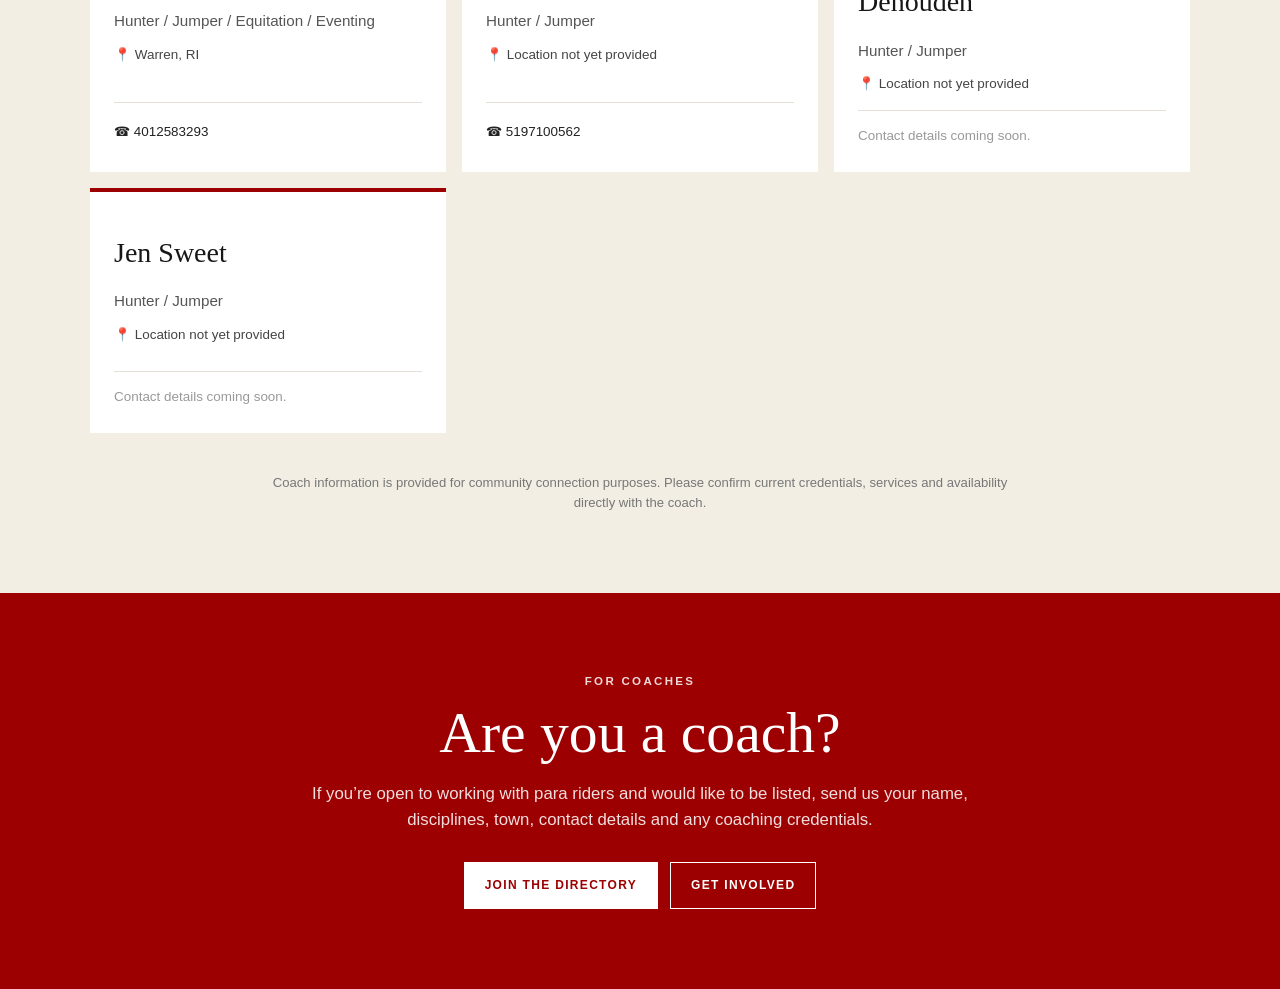
==== commit 55022433: "new coaches" ====
--- a/coaches.html
+++ b/coaches.html
@@ -1,20 +1,21 @@
 <!doctype html><html lang="en"><head><meta charset="utf-8"><meta name="viewport" content="width=device-width,initial-scale=1"><title>Coaches — Equestrian for Everyone</title><meta name="description" content="A community directory of equestrian coaches open to connecting with para riders."><style>
-:root{--red:#9C0000;--cream:#F3EEE4;--black:#000;--ink:#171717}*{box-sizing:border-box}body{margin:0;background:var(--cream);color:var(--ink);font-family:Arial,Helvetica,sans-serif;line-height:1.55}h1,h2,h3{font-family:'GFS Didot','Bodoni 72','Didot','Times New Roman',serif;font-weight:400;line-height:1.05}nav{background:#000;border-bottom:3px solid var(--red);padding:12px 24px}.nav{max-width:1160px;margin:auto;display:flex;align-items:center;justify-content:space-between;gap:20px}.brand{display:flex;align-items:center;gap:12px;color:#fff;text-decoration:none;font-family:Georgia,serif;font-size:1.08rem}.brand img{width:54px;height:54px;object-fit:contain}.back{color:#fff;text-decoration:none;font-size:.72rem;font-weight:800;letter-spacing:.1em;text-transform:uppercase}.wrap{max-width:1160px;margin:auto;padding:0 30px}.hero{padding:85px 0 48px}.eyebrow{font-size:.7rem;font-weight:800;letter-spacing:.2em;text-transform:uppercase;color:var(--red)}h1{font-size:clamp(3.5rem,7vw,6.4rem);margin:13px 0 20px}.intro{font-size:1.08rem;color:#555;max-width:760px}.notice{margin:5px 0 45px;border-left:4px solid var(--red);padding:16px 20px;background:#fff;color:#555;font-size:.9rem}.grid{display:grid;grid-template-columns:repeat(3,1fr);gap:16px;padding-bottom:85px}.coach{background:#fff;border-top:4px solid var(--red);padding:25px 24px;min-height:245px;display:flex;flex-direction:column}.coach h2{font-size:1.75rem;margin:0 0 7px}.license{font-size:.68rem;font-weight:800;letter-spacing:.12em;text-transform:uppercase;color:var(--red);min-height:21px}.discipline{font-size:.95rem;color:#555;margin:15px 0 20px}.contact{margin-top:auto;border-top:1px solid #e5e0d8;padding-top:15px;font-size:.84rem}.contact a{display:block;color:#222;text-decoration:none;overflow-wrap:anywhere;margin:4px 0}.contact a:hover{color:var(--red)}.empty{color:#999}.footnote{max-width:800px;margin:-45px auto 80px;padding:0 30px;text-align:center;color:#777;font-size:.82rem}@media(max-width:900px){.grid{grid-template-columns:repeat(2,1fr)}}@media(max-width:620px){.grid{grid-template-columns:1fr}.wrap{padding:0 20px}.hero{padding-top:60px}.brand{font-size:.88rem}.brand img{width:44px;height:44px}.coach{min-height:0}}.coach-search{background:#fff;padding:22px 24px;margin:0 0 28px;border-top:4px solid var(--red)}.coach-search label{display:block;font-weight:800;margin-bottom:10px}.search-row{display:flex;gap:9px;flex-wrap:wrap}.search-row input{flex:1;min-width:200px;border:1px solid #c8c1b8;padding:13px;font:inherit}.search-row button{border:1px solid var(--red);background:var(--red);color:white;font-weight:700;padding:12px 15px;cursor:pointer}.search-row button:last-child{background:#fff;color:var(--red)}#search-status{font-size:.85rem;color:#555;margin:12px 0 0}.place{font-size:.84rem;color:#444;margin:-8px 0 15px}.coach[hidden]{display:none!important}@media(max-width:620px){.search-row input,.search-row button{width:100%}} .distance-note{font-size:.8rem;font-weight:700;color:var(--red);margin:-9px 0 14px}</style><meta property="og:image" content="https://eqforeveryone.ca/assets/efe-social-thumbnail.png"><meta property="og:image:secure_url" content="https://eqforeveryone.ca/assets/efe-social-thumbnail.png"><meta property="og:image:type" content="image/png"><meta property="og:image:width" content="1200"><meta property="og:image:height" content="1200"><meta name="twitter:card" content="summary_large_image"><meta name="twitter:image" content="https://eqforeveryone.ca/assets/efe-social-thumbnail.png"><link rel="icon" href="/favicon.ico" sizes="any"><link rel="icon" type="image/png" sizes="32x32" href="/assets/favicon-32.png"><link rel="apple-touch-icon" href="/assets/apple-touch-icon.png"><meta name="theme-color" content="#000000"><link rel="stylesheet" href="/assets/site-nav.css"></head><body>
+:root{--red:#9C0000;--cream:#F3EEE4;--black:#000;--ink:#171717}*{box-sizing:border-box}body{margin:0;background:var(--cream);color:var(--ink);font-family:Arial,Helvetica,sans-serif;line-height:1.55}h1,h2,h3{font-family:'GFS Didot','Bodoni 72','Didot','Times New Roman',serif;font-weight:400;line-height:1.05}nav{background:#000;border-bottom:3px solid var(--red);padding:12px 24px}.nav{max-width:1160px;margin:auto;display:flex;align-items:center;justify-content:space-between;gap:20px}.brand{display:flex;align-items:center;gap:12px;color:#fff;text-decoration:none;font-family:Georgia,serif;font-size:1.08rem}.brand img{width:54px;height:54px;object-fit:contain}.back{color:#fff;text-decoration:none;font-size:.72rem;font-weight:800;letter-spacing:.1em;text-transform:uppercase}.wrap{max-width:1160px;margin:auto;padding:0 30px}.hero{padding:85px 0 48px}.eyebrow{font-size:.7rem;font-weight:800;letter-spacing:.2em;text-transform:uppercase;color:var(--red)}h1{font-size:clamp(3.5rem,7vw,6.4rem);margin:13px 0 20px}.intro{font-size:1.08rem;color:#555;max-width:760px}.notice{margin:5px 0 45px;border-left:4px solid var(--red);padding:16px 20px;background:#fff;color:#555;font-size:.9rem}.grid{display:grid;grid-template-columns:repeat(3,1fr);gap:16px;padding-bottom:85px}.coach{background:#fff;border-top:4px solid var(--red);padding:25px 24px;min-height:245px;display:flex;flex-direction:column}.coach h2{font-size:1.75rem;margin:0 0 7px}.license{font-size:.68rem;font-weight:800;letter-spacing:.12em;text-transform:uppercase;color:var(--red);min-height:21px}.discipline{font-size:.95rem;color:#555;margin:15px 0 20px}.contact{margin-top:auto;border-top:1px solid #e5e0d8;padding-top:15px;font-size:.84rem}.contact a{display:block;color:#222;text-decoration:none;overflow-wrap:anywhere;margin:4px 0}.contact a:hover{color:var(--red)}.empty{color:#999}.footnote{max-width:800px;margin:-45px auto 80px;padding:0 30px;text-align:center;color:#777;font-size:.82rem}@media(max-width:900px){.grid{grid-template-columns:repeat(2,1fr)}}@media(max-width:620px){.grid{grid-template-columns:1fr}.wrap{padding:0 20px}.hero{padding-top:60px}.brand{font-size:.88rem}.brand img{width:44px;height:44px}.coach{min-height:0}}.coach-search{background:#fff;padding:22px 24px;margin:0 0 28px;border-top:4px solid var(--red)}.coach-search label{display:block;font-weight:800;margin-bottom:10px}.search-row{display:flex;gap:9px;flex-wrap:wrap}.search-row input{flex:1;min-width:200px;border:1px solid #c8c1b8;padding:13px;font:inherit}.search-row button{border:1px solid var(--red);background:var(--red);color:white;font-weight:700;padding:12px 15px;cursor:pointer}.search-row button:last-child{background:#fff;color:var(--red)}#search-status{font-size:.85rem;color:#555;margin:12px 0 0}.place{font-size:.84rem;color:#444;margin:-8px 0 15px}.coach[hidden]{display:none!important}@media(max-width:620px){.search-row input,.search-row button{width:100%}} .distance-note{font-size:.8rem;font-weight:700;color:var(--red);margin:-9px 0 14px}.story-link{display:inline-block;margin-top:16px;color:#9C0000;font-size:.78rem;font-weight:800;letter-spacing:.08em;text-transform:uppercase;text-decoration:none}.story-link:hover{text-decoration:underline}.coach:target{outline:3px solid #9C0000;outline-offset:4px}.coach{scroll-margin-top:110px}</style><meta property="og:image" content="https://eqforeveryone.ca/assets/efe-social-thumbnail.png"><meta property="og:image:secure_url" content="https://eqforeveryone.ca/assets/efe-social-thumbnail.png"><meta property="og:image:type" content="image/png"><meta property="og:image:width" content="1200"><meta property="og:image:height" content="1200"><meta name="twitter:card" content="summary_large_image"><meta name="twitter:image" content="https://eqforeveryone.ca/assets/efe-social-thumbnail.png"><link rel="icon" href="/favicon.ico" sizes="any"><link rel="icon" type="image/png" sizes="32x32" href="/assets/favicon-32.png"><link rel="apple-touch-icon" href="/assets/apple-touch-icon.png"><meta name="theme-color" content="#000000"><link rel="stylesheet" href="/assets/site-nav.css"></head><body>
 <header class="sn"><div class="sn-in"><a class="sn-brand" href="/" aria-label="Equestrian for Everyone home"><img src="/assets/efe-logo-transparent.png" alt="" width="58" height="58"><span>Equestrian for Everyone<small>by Jenn Crawford</small></span></a><button class="sn-toggle" type="button" aria-label="Open navigation menu" aria-expanded="false" aria-controls="sn-links">☰</button><div class="sn-links" id="sn-links" role="navigation" aria-label="Main"><a href="/#jenn">Jenn</a><a href="/#about">About</a><a href="/#riders">Riders</a><a href="/#now">Now</a><a href="/#royal">The Royal</a><a href="/programs.html">Programs</a><a href="/coaches.html" aria-current="page">Coaches</a><a href="/gallery.html">Gallery</a><a href="/#support">Support</a></div></div></header>
 <main><section class="hero"><div class="wrap"><div class="eyebrow">Coach Directory</div><h1>Find a coach.</h1><p class="intro">Connecting riders with equestrian coaches who have given permission to have their contact information shared with the EFE community.</p></div></section>
 <div class="wrap"><div class="notice"><strong>Important:</strong> Inclusion in this directory does not constitute certification or endorsement by Equestrian for Everyone. Riders and families should speak directly with each coach to discuss their experience, accessibility and suitability for individual needs.</div>
-<div class="coach-search"><label for="coach-query">Find a coach near you</label><div class="search-row"><input id="coach-query" type="search" placeholder="Enter your Ontario town or coach/discipline" autocomplete="off"><button id="near-me" type="button">Use my location</button><button id="reset-search" type="button">Clear</button></div><p id="search-status" role="status" aria-live="polite">Showing all 16 coaches. Search by town or discipline, or use your location to sort by approximate distance.</p></div><section class="grid" id="coach-grid"><article class="coach" data-name="amanda mummery" data-location="norfolk county, ontario" data-discipline="barrel racing / pole bending / western pleasure / english pleasure / equitation" data-lat="42.85" data-lon="-80.35"><div class="license">&nbsp;</div><h2>Amanda Mummery</h2><div class="discipline">Barrel Racing / Pole Bending / Western Pleasure / English Pleasure / Equitation</div><div class="place">📍 Norfolk County, Ontario</div><div class="contact"><a href="mailto:pineridgefarms@outlook.com">✉ pineridgefarms@outlook.com</a><a href="tel:+15197182238">☎ 5197182238</a></div></article><article class="coach" data-name="maya markowski" data-location="guelph, ontario" data-discipline="dressage" data-lat="43.545" data-lon="-80.25"><div class="license">NCCP Licensed Coach</div><h2>Maya Markowski</h2><div class="discipline">Dressage</div><div class="place">📍 Guelph, Ontario</div><div class="contact"><a href="mailto:maya_817@hotmail.com">✉ maya_817@hotmail.com</a><a href="tel:+15192161287">☎ 5192161287</a></div></article><article class="coach" data-name="allie schmidt" data-location="st. clements, ontario" data-discipline="dressage" data-lat="43.48" data-lon="-80.65"><div class="license">NCCP Licensed Coach</div><h2>Allie Schmidt</h2><div class="discipline">Dressage</div><div class="place">📍 St. Clements, Ontario</div><div class="contact"><a href="mailto:allieschmidtdressage@gmail.com">✉ allieschmidtdressage@gmail.com</a><a href="tel:+19052995495">☎ 9052995495</a></div></article><article class="coach" data-name="katrina noonan" data-location="guelph, ontario" data-discipline="dressage" data-lat="43.545" data-lon="-80.25"><div class="license">&nbsp;</div><h2>Katrina Noonan</h2><div class="discipline">Dressage</div><div class="place">📍 Guelph, Ontario</div><div class="contact"><a href="mailto:katrinanoonan@hotmail.com">✉ katrinanoonan@hotmail.com</a><a href="tel:+15198319823">☎ 5198319823</a></div></article><article class="coach" data-name="allison gauvreau" data-location="guelph, ontario" data-discipline="eventing / dressage / hunter / jumper" data-lat="43.545" data-lon="-80.25"><div class="license">Licensed Coach</div><h2>Allison Gauvreau</h2><div class="discipline">Eventing / Dressage / Hunter / Jumper</div><div class="place">📍 Guelph, Ontario</div><div class="contact"><a href="mailto:a_gauvreau@hotmail.com">✉ a_gauvreau@hotmail.com</a><a href="tel:+15198354471">☎ 5198354471</a></div></article><article class="coach" data-name="heather boyko" data-location="hamilton / burlington / guelph / milton / freelton, ontario" data-discipline="hunter / jumper" data-lat="43.35" data-lon="-79.96"><div class="license">NCCP Licensed Coach</div><h2>Heather Boyko</h2><div class="discipline">Hunter / Jumper</div><div class="place">📍 Hamilton / Burlington / Guelph / Milton / Freelton, Ontario</div><div class="contact"><a href="mailto:heather_boyko@hotmail.com">✉ heather_boyko@hotmail.com</a><a href="tel:+19053799693">☎ 9053799693</a></div></article><article class="coach" data-name="james parish" data-location="burlington, ontario" data-discipline="hunter / jumper" data-lat="43.325" data-lon="-79.8"><div class="license">Licensed Coach</div><h2>James Parish</h2><div class="discipline">Hunter / Jumper</div><div class="place">📍 Burlington, Ontario</div><div class="contact"><a href="mailto:parishridgestables@gmail.com">✉ parishridgestables@gmail.com</a><a href="tel:+19053317176">☎ 9053317176</a></div></article><article class="coach" data-name="dawn o’neil" data-location="ashburn, ontario" data-discipline="hunter / jumper" data-lat="44" data-lon="-78.99"><div class="license">NCCP Licensed Coach</div><h2>Dawn O’Neil</h2><div class="discipline">Hunter / Jumper</div><div class="place">📍 Ashburn, Ontario</div><div class="contact"><a href="mailto:dawn_gurl65@hotmail.com">✉ dawn_gurl65@hotmail.com</a><a href="tel:+19059035481">☎ 9059035481</a></div></article><article class="coach" data-name="leslie mccormick" data-location="niagara, ontario" data-discipline="hunter / jumper" data-lat="43.1" data-lon="-79.15"><div class="license">Licensed Coach</div><h2>Leslie McCormick</h2><div class="discipline">Hunter / Jumper</div><div class="place">📍 Niagara, Ontario</div><div class="contact"><a href="mailto:redribbonstables1@gmail.com">✉ redribbonstables1@gmail.com</a><a href="tel:+19056871669">☎ 9056871669</a></div></article><article class="coach" data-name="peyton kirby" data-location="owen sound, ontario" data-discipline="hunter / jumper" data-lat="44.57" data-lon="-80.94"><div class="license">NCCP Licensed Coach</div><h2>Peyton Kirby</h2><div class="discipline">Hunter / Jumper</div><div class="place">📍 Owen Sound, Ontario</div><div class="contact"><a href="mailto:peyton@sevenoaksequestrian.ca">✉ peyton@sevenoaksequestrian.ca</a><a href="tel:+15194969824">☎ 5194969824</a></div></article><article class="coach" data-name="sarah long" data-location="bolton, ontario" data-discipline="hunter / jumper" data-lat="43.88" data-lon="-79.74"><div class="license">NCCP Licensed Coach / Performance 1 Certified</div><h2>Sarah Long</h2><div class="discipline">Hunter / Jumper</div><div class="place">📍 Bolton, Ontario</div><div class="contact"><a href="mailto:sarah.long6@hotmail.com">✉ sarah.long6@hotmail.com</a><a href="tel:+19057178597">☎ 9057178597</a></div></article><article class="coach" data-name="ashley nevidomskis" data-location="rockwood / amaranth / cookstown, ontario" data-discipline="hunter / jumper" data-lat="43.75" data-lon="-80.05"><div class="license">&nbsp;</div><h2>Ashley Nevidomskis</h2><div class="discipline">Hunter / Jumper</div><div class="place">📍 Rockwood / Amaranth / Cookstown, Ontario</div><div class="contact"><a href="mailto:a.nevidomskis@icloud.com">✉ a.nevidomskis@icloud.com</a><a href="tel:+15199382636">☎ 5199382636</a></div></article><article class="coach" data-name="brandon hall" data-location="uxbridge, ontario" data-discipline="hunter / jumper / equitation" data-lat="44.11" data-lon="-79.12"><div class="license">NCCP Licensed Coach</div><h2>Brandon Hall</h2><div class="discipline">Hunter / Jumper / Equitation</div><div class="place">📍 Uxbridge, Ontario</div><div class="contact"><a href="mailto:mr.bmhall@gmail.com">✉ mr.bmhall@gmail.com</a><a href="tel:+14165542161">☎ 4165542161</a></div></article><article class="coach" data-name="anthony-blurtton jones" data-location="location not yet provided" data-discipline="hunter / jumper"><div class="license">&nbsp;</div><h2>Anthony-Blurtton Jones</h2><div class="discipline">Hunter / Jumper</div><div class="place">📍 Location not yet provided</div><div class="contact"><a href="tel:+15197100562">☎ 5197100562</a></div></article><article class="coach" data-name="sherri whitworth-denouden" data-location="location not yet provided" data-discipline="hunter / jumper"><div class="license">&nbsp;</div><h2>Sherri Whitworth-Denouden</h2><div class="discipline">Hunter / Jumper</div><div class="place">📍 Location not yet provided</div><div class="contact"><span class="empty">Contact details coming soon.</span></div></article><article class="coach" data-name="jen sweet" data-location="location not yet provided" data-discipline="hunter / jumper"><div class="license">&nbsp;</div><h2>Jen Sweet</h2><div class="discipline">Hunter / Jumper</div><div class="place">📍 Location not yet provided</div><div class="contact"><span class="empty">Contact details coming soon.</span></div></article></section></div><p class="footnote">Coach information is provided for community connection purposes. Please confirm current credentials, services and availability directly with the coach.</p><section class="next-step" aria-label="Next steps"><div class="ns-in"><div class="ns-eyebrow">For coaches</div><h2>Are you a coach?</h2><p>If you’re open to working with para riders and would like to be listed, send us your name, disciplines, town, contact details and any coaching credentials.</p><div class="ns-actions"><a class="ns-btn fill" href="mailto:equforeveryone@gmail.com?subject=Coach%20directory%20listing&body=Name%3A%0ADisciplines%3A%0ATown%3A%0AEmail%3A%0APhone%3A%0ACredentials%20%28e.g.%20NCCP%29%3A%0A">Join the directory</a><a class="ns-btn" href="/#support">Get Involved</a></div></div></section></main><script>
+<div class="coach-search"><label for="coach-query">Find a coach near you</label><div class="search-row"><input id="coach-query" type="search" placeholder="Enter your town, coach or discipline" autocomplete="off"><button id="near-me" type="button">Use my location</button><button id="reset-search" type="button">Clear</button></div><p id="search-status" role="status" aria-live="polite">Showing all 28 coaches. Search by town or discipline, or use your location to sort by approximate distance.</p></div><section class="grid" id="coach-grid"><article class="coach" data-name="amanda mummery" data-location="norfolk county, ontario" data-discipline="barrel racing / pole bending / western pleasure / english pleasure / equitation" data-lat="42.85" data-lon="-80.35"><div class="license">&nbsp;</div><h2>Amanda Mummery</h2><div class="discipline">Barrel Racing / Pole Bending / Western Pleasure / English Pleasure / Equitation</div><div class="place">📍 Norfolk County, Ontario</div><div class="contact"><a href="mailto:pineridgefarms@outlook.com">✉ pineridgefarms@outlook.com</a><a href="tel:+15197182238">☎ 5197182238</a></div></article><article class="coach" data-name="maya markowski" data-location="guelph, ontario" data-discipline="dressage" data-lat="43.545" data-lon="-80.25"><div class="license">NCCP Licensed Coach</div><h2>Maya Markowski</h2><div class="discipline">Dressage</div><div class="place">📍 Guelph, Ontario</div><div class="contact"><a href="mailto:maya_817@hotmail.com">✉ maya_817@hotmail.com</a><a href="tel:+15192161287">☎ 5192161287</a></div></article><article class="coach" data-name="allie schmidt" data-location="st. clements, ontario" data-discipline="dressage" data-lat="43.48" data-lon="-80.65"><div class="license">NCCP Licensed Coach</div><h2>Allie Schmidt</h2><div class="discipline">Dressage</div><div class="place">📍 St. Clements, Ontario</div><div class="contact"><a href="mailto:allieschmidtdressage@gmail.com">✉ allieschmidtdressage@gmail.com</a><a href="tel:+19052995495">☎ 9052995495</a></div></article><article class="coach" data-name="katrina noonan" data-location="guelph, ontario" data-discipline="dressage" data-lat="43.545" data-lon="-80.25"><div class="license">&nbsp;</div><h2>Katrina Noonan</h2><div class="discipline">Dressage</div><div class="place">📍 Guelph, Ontario</div><div class="contact"><a href="mailto:katrinanoonan@hotmail.com">✉ katrinanoonan@hotmail.com</a><a href="tel:+15198319823">☎ 5198319823</a></div></article><article class="coach" data-name="allison gauvreau" data-location="guelph, ontario" data-discipline="eventing / dressage / hunter / jumper" data-lat="43.545" data-lon="-80.25"><div class="license">Licensed Coach</div><h2>Allison Gauvreau</h2><div class="discipline">Eventing / Dressage / Hunter / Jumper</div><div class="place">📍 Guelph, Ontario</div><div class="contact"><a href="mailto:a_gauvreau@hotmail.com">✉ a_gauvreau@hotmail.com</a><a href="tel:+15198354471">☎ 5198354471</a></div></article><article class="coach" data-name="heather boyko" data-location="hamilton / burlington / guelph / milton / freelton, ontario" data-discipline="hunter / jumper" data-lat="43.35" data-lon="-79.96"><div class="license">NCCP Licensed Coach</div><h2>Heather Boyko</h2><div class="discipline">Hunter / Jumper</div><div class="place">📍 Hamilton / Burlington / Guelph / Milton / Freelton, Ontario</div><div class="contact"><a href="mailto:heather_boyko@hotmail.com">✉ heather_boyko@hotmail.com</a><a href="tel:+19053799693">☎ 9053799693</a></div></article><article class="coach" data-name="james parish" data-location="burlington, ontario" data-discipline="hunter / jumper" data-lat="43.325" data-lon="-79.8"><div class="license">Licensed Coach</div><h2>James Parish</h2><div class="discipline">Hunter / Jumper</div><div class="place">📍 Burlington, Ontario</div><div class="contact"><a href="mailto:parishridgestables@gmail.com">✉ parishridgestables@gmail.com</a><a href="tel:+19053317176">☎ 9053317176</a></div></article><article class="coach" data-name="dawn o’neil" data-location="ashburn, ontario" data-discipline="hunter / jumper" data-lat="44" data-lon="-78.99"><div class="license">NCCP Licensed Coach</div><h2>Dawn O’Neil</h2><div class="discipline">Hunter / Jumper</div><div class="place">📍 Ashburn, Ontario</div><div class="contact"><a href="mailto:dawn_gurl65@hotmail.com">✉ dawn_gurl65@hotmail.com</a><a href="tel:+19059035481">☎ 9059035481</a></div></article><article class="coach" data-name="leslie mccormick" data-location="niagara, ontario" data-discipline="hunter / jumper" data-lat="43.1" data-lon="-79.15"><div class="license">Licensed Coach</div><h2>Leslie McCormick</h2><div class="discipline">Hunter / Jumper</div><div class="place">📍 Niagara, Ontario</div><div class="contact"><a href="mailto:redribbonstables1@gmail.com">✉ redribbonstables1@gmail.com</a><a href="tel:+19056871669">☎ 9056871669</a></div></article><article class="coach" data-name="peyton kirby" data-location="owen sound, ontario" data-discipline="hunter / jumper" data-lat="44.57" data-lon="-80.94"><div class="license">NCCP Licensed Coach</div><h2>Peyton Kirby</h2><div class="discipline">Hunter / Jumper</div><div class="place">📍 Owen Sound, Ontario</div><div class="contact"><a href="mailto:peyton@sevenoaksequestrian.ca">✉ peyton@sevenoaksequestrian.ca</a><a href="tel:+15194969824">☎ 5194969824</a></div></article><article class="coach" data-name="sarah long" data-location="bolton, ontario" data-discipline="hunter / jumper" data-lat="43.88" data-lon="-79.74"><div class="license">NCCP Licensed Coach / Performance 1 Certified</div><h2>Sarah Long</h2><div class="discipline">Hunter / Jumper</div><div class="place">📍 Bolton, Ontario</div><div class="contact"><a href="mailto:sarah.long6@hotmail.com">✉ sarah.long6@hotmail.com</a><a href="tel:+19057178597">☎ 9057178597</a></div></article><article class="coach" data-name="ashley nevidomskis" data-location="rockwood / amaranth / cookstown, ontario" data-discipline="hunter / jumper" data-lat="43.75" data-lon="-80.05"><div class="license">&nbsp;</div><h2>Ashley Nevidomskis</h2><div class="discipline">Hunter / Jumper</div><div class="place">📍 Rockwood / Amaranth / Cookstown, Ontario</div><div class="contact"><a href="mailto:a.nevidomskis@icloud.com">✉ a.nevidomskis@icloud.com</a><a href="tel:+15199382636">☎ 5199382636</a></div></article><article class="coach" data-name="brandon hall" data-location="uxbridge, ontario" data-discipline="hunter / jumper / equitation" data-lat="44.11" data-lon="-79.12"><div class="license">NCCP Licensed Coach</div><h2>Brandon Hall</h2><div class="discipline">Hunter / Jumper / Equitation</div><div class="place">📍 Uxbridge, Ontario</div><div class="contact"><a href="mailto:mr.bmhall@gmail.com">✉ mr.bmhall@gmail.com</a><a href="tel:+14165542161">☎ 4165542161</a></div></article><article class="coach" id="lauren-reischer" data-name="lauren reischer" data-location="long island, new york & wellington, florida long island, ny & wellington, fl" data-discipline="hunter / jumper" data-lat="40.82" data-lon="-73.2" data-coords="40.82,-73.2;26.66,-80.27"><div class="license">&nbsp;</div><h2>Lauren Reischer</h2><div class="discipline">Hunter / Jumper</div><div class="place">📍 Long Island, NY &amp; Wellington, FL</div><div class="contact"><a href="tel:+19173780020">☎ 9173780020</a></div><a class="story-link" href="/riders/lauren.html">Read Lauren’s rider story →</a></article><article class="coach" data-name="harrison thompson" data-location="long island, new york & wellington, florida long island, ny & wellington, fl" data-discipline="hunter / jumper / equitation" data-lat="40.82" data-lon="-73.2" data-coords="40.82,-73.2;26.66,-80.27"><div class="license">&nbsp;</div><h2>Harrison Thompson</h2><div class="discipline">Hunter / Jumper / Equitation</div><div class="place">📍 Long Island, NY &amp; Wellington, FL</div><div class="contact"><a href="tel:+13105703466">☎ 3105703466</a></div></article><article class="coach" data-name="alex maracic & matt sassmannhausen" data-location="riverhead, new york & wellington, florida riverhead, ny & wellington, fl" data-discipline="hunter / jumper / equitation" data-lat="40.917" data-lon="-72.662" data-coords="40.917,-72.662;26.66,-80.27"><div class="license">&nbsp;</div><h2>Alex Maracic &amp; Matt Sassmannhausen</h2><div class="discipline">Hunter / Jumper / Equitation</div><div class="place">📍 Riverhead, NY &amp; Wellington, FL</div><div class="contact"><a href="tel:+15162423247">☎ 5162423247</a></div></article><article class="coach" data-name="victoria manzitto & cameron parke" data-location="riverhead, new york riverhead, ny" data-discipline="hunter / jumper / equitation" data-lat="40.917" data-lon="-72.662" data-coords="40.917,-72.662"><div class="license">&nbsp;</div><h2>Victoria Manzitto &amp; Cameron Parke</h2><div class="discipline">Hunter / Jumper / Equitation</div><div class="place">📍 Riverhead, NY</div><div class="contact"><a href="tel:+16313006886">☎ 6313006886</a></div></article><article class="coach" data-name="sandy kelly, monty kelly, shaine brooks & amy momrow" data-location="albany, new york & wellington, florida albany, ny & wellington, fl" data-discipline="hunter / jumper / equitation" data-lat="42.653" data-lon="-73.756" data-coords="42.653,-73.756;26.66,-80.27"><div class="license">&nbsp;</div><h2>Sandy Kelly, Monty Kelly, Shaine Brooks &amp; Amy Momrow</h2><div class="discipline">Hunter / Jumper / Equitation</div><div class="place">📍 Albany, NY &amp; Wellington, FL</div><div class="contact"><a href="tel:+15184230511">☎ 5184230511</a></div></article><article class="coach" data-name="lindsey knight" data-location="litchfield, connecticut & wellington, florida litchfield, ct & wellington, fl" data-discipline="hunter / jumper / equitation" data-lat="41.747" data-lon="-73.189" data-coords="41.747,-73.189;26.66,-80.27"><div class="license">&nbsp;</div><h2>Lindsey Knight</h2><div class="discipline">Hunter / Jumper / Equitation</div><div class="place">📍 Litchfield, CT &amp; Wellington, FL</div><div class="contact"><a href="tel:+19785050603">☎ 9785050603</a></div></article><article class="coach" data-name="edie wetzel" data-location="lexington, kentucky lexington, ky" data-discipline="hunter / equitation / jumper" data-lat="38.04" data-lon="-84.5" data-coords="38.04,-84.5"><div class="license">&nbsp;</div><h2>Edie Wetzel</h2><div class="discipline">Hunter / Equitation / Jumper</div><div class="place">📍 Lexington, KY</div><div class="contact"><a href="tel:+13178012888">☎ 3178012888</a></div></article><article class="coach" data-name="jeannie scalise" data-location="lexington, kentucky lexington, ky" data-discipline="hunter / equitation / jumper" data-lat="38.04" data-lon="-84.5" data-coords="38.04,-84.5"><div class="license">&nbsp;</div><h2>Jeannie Scalise</h2><div class="discipline">Hunter / Equitation / Jumper</div><div class="place">📍 Lexington, KY</div><div class="contact"><a href="tel:+17605222924">☎ 7605222924</a></div></article><article class="coach" data-name="kelly fencl" data-location="elgin, illinois elgin, il" data-discipline="hunter / equitation" data-lat="42.037" data-lon="-88.281" data-coords="42.037,-88.281"><div class="license">&nbsp;</div><h2>Kelly Fencl</h2><div class="discipline">Hunter / Equitation</div><div class="place">📍 Elgin, IL</div><div class="contact"><a href="tel:+16303735308">☎ 6303735308</a></div></article><article class="coach" data-name="dawn dorrance & rachel malloch" data-location="rehoboth, massachusetts rehoboth, ma" data-discipline="hunter / jumper / equitation" data-lat="41.84" data-lon="-71.25" data-coords="41.84,-71.25"><div class="license">&nbsp;</div><h2>Dawn Dorrance &amp; Rachel Malloch</h2><div class="discipline">Hunter / Jumper / Equitation</div><div class="place">📍 Rehoboth, MA</div><div class="contact"><a href="tel:+15088447607">☎ 5088447607</a></div></article><article class="coach" data-name="tommy andreozzi" data-location="bolton, massachusetts & barrington, rhode island bolton, ma & barrington, ri" data-discipline="hunter / jumper / equitation" data-lat="42.433" data-lon="-71.608" data-coords="42.433,-71.608;41.741,-71.309"><div class="license">&nbsp;</div><h2>Tommy Andreozzi</h2><div class="discipline">Hunter / Jumper / Equitation</div><div class="place">📍 Bolton, MA &amp; Barrington, RI</div><div class="contact"><a href="tel:+14012155807">☎ 4012155807</a></div></article><article class="coach" data-name="michaela scanlon" data-location="warren, rhode island warren, ri" data-discipline="hunter / jumper / equitation / eventing" data-lat="41.73" data-lon="-71.282" data-coords="41.73,-71.282"><div class="license">&nbsp;</div><h2>Michaela Scanlon</h2><div class="discipline">Hunter / Jumper / Equitation / Eventing</div><div class="place">📍 Warren, RI</div><div class="contact"><a href="tel:+14012583293">☎ 4012583293</a></div></article><article class="coach" data-name="anthony-blurtton jones" data-location="location not yet provided" data-discipline="hunter / jumper"><div class="license">&nbsp;</div><h2>Anthony-Blurtton Jones</h2><div class="discipline">Hunter / Jumper</div><div class="place">📍 Location not yet provided</div><div class="contact"><a href="tel:+15197100562">☎ 5197100562</a></div></article><article class="coach" data-name="sherri whitworth-denouden" data-location="location not yet provided" data-discipline="hunter / jumper"><div class="license">&nbsp;</div><h2>Sherri Whitworth-Denouden</h2><div class="discipline">Hunter / Jumper</div><div class="place">📍 Location not yet provided</div><div class="contact"><span class="empty">Contact details coming soon.</span></div></article><article class="coach" data-name="jen sweet" data-location="location not yet provided" data-discipline="hunter / jumper"><div class="license">&nbsp;</div><h2>Jen Sweet</h2><div class="discipline">Hunter / Jumper</div><div class="place">📍 Location not yet provided</div><div class="contact"><span class="empty">Contact details coming soon.</span></div></article></section></div><p class="footnote">Coach information is provided for community connection purposes. Please confirm current credentials, services and availability directly with the coach.</p><section class="next-step" aria-label="Next steps"><div class="ns-in"><div class="ns-eyebrow">For coaches</div><h2>Are you a coach?</h2><p>If you’re open to working with para riders and would like to be listed, send us your name, disciplines, town, contact details and any coaching credentials.</p><div class="ns-actions"><a class="ns-btn fill" href="mailto:equforeveryone@gmail.com?subject=Coach%20directory%20listing&body=Name%3A%0ADisciplines%3A%0ATown%3A%0AEmail%3A%0APhone%3A%0ACredentials%20%28e.g.%20NCCP%29%3A%0A">Join the directory</a><a class="ns-btn" href="/#support">Get Involved</a></div></div></section></main><script>
 const cards=[...document.querySelectorAll('#coach-grid .coach')],query=document.getElementById('coach-query'),status=document.getElementById('search-status'),grid=document.getElementById('coach-grid');
 let searchTimer,searchVersion=0;
 const radians=Math.PI/180;
-function distance(card,lat,lon){if(!card.dataset.lat)return Infinity;const a=Number(card.dataset.lat),b=Number(card.dataset.lon),dy=(a-lat)*radians,dx=(b-lon)*radians,h=Math.sin(dy/2)**2+Math.cos(lat*radians)*Math.cos(a*radians)*Math.sin(dx/2)**2;return 6371*2*Math.asin(Math.sqrt(h));}
+function km(a,b,lat,lon){const dy=(a-lat)*radians,dx=(b-lon)*radians,h=Math.sin(dy/2)**2+Math.cos(lat*radians)*Math.cos(a*radians)*Math.sin(dx/2)**2;return 6371*2*Math.asin(Math.sqrt(h));}
+function distance(card,lat,lon){if(card.dataset.coords)return Math.min(...card.dataset.coords.split(';').map(p=>{const [a,b]=p.split(',').map(Number);return km(a,b,lat,lon);}));if(!card.dataset.lat)return Infinity;return km(Number(card.dataset.lat),Number(card.dataset.lon),lat,lon);}
 function showAll(){cards.forEach(c=>{c.hidden=false;const badge=c.querySelector('.distance-note');if(badge)badge.remove();});}
 function sortByDistance(lat,lon,place){showAll();cards.sort((a,b)=>distance(a,lat,lon)-distance(b,lat,lon)).forEach(c=>{const km=distance(c,lat,lon);if(Number.isFinite(km)){const label=document.createElement('div');label.className='distance-note';label.textContent='Approx. '+Math.round(km)+' km away';c.querySelector('.place').after(label);}grid.appendChild(c);});status.textContent='Closest coaches to '+place+' shown first. Distances are approximate straight-line distances to town/region centres, not driving distances or exact coaching locations. Coaches without locations appear last.';}
 function textFilter(term){showAll();let count=0;cards.forEach(c=>{const ok=[c.dataset.name,c.dataset.location,c.dataset.discipline].some(s=>s.includes(term));c.hidden=!ok;if(ok)count++;});status.textContent=count+' matching coach'+(count===1?'':'es')+'. Try a nearby town if you do not see a match.';}
 async function runSearch(){const version=++searchVersion,term=query.value.trim();if(!term){showAll();status.textContent='Showing all '+cards.length+' coaches.';return;}if(term.length<3){textFilter(term.toLowerCase());return;}
 const t=term.toLowerCase();const direct=cards.some(c=>c.dataset.name.includes(t)||c.dataset.discipline.includes(t));if(direct){textFilter(t);return;}
 status.textContent='Finding coaches closest to '+term+'…';
-try{const response=await fetch('https://geocoding-api.open-meteo.com/v1/search?name='+encodeURIComponent(term)+'&count=20&language=en&countryCode=CA&format=json');if(!response.ok)throw Error('lookup unavailable');const data=await response.json();if(version!==searchVersion)return;const place=(data.results||[]).find(p=>p.admin1==='Ontario');if(place){sortByDistance(place.latitude,place.longitude,place.name+', Ontario');}else{textFilter(t);status.textContent+=' Town not found in Ontario; try another nearby town or a coach name.';}}
+try{const response=await fetch('https://geocoding-api.open-meteo.com/v1/search?name='+encodeURIComponent(term)+'&count=20&language=en&format=json');if(!response.ok)throw Error('lookup unavailable');const data=await response.json();if(version!==searchVersion)return;const res=(data.results||[]).filter(p=>p.country_code==='CA'||p.country_code==='US');const pref=['Ontario','New York','Florida','Connecticut','Kentucky','Illinois','Massachusetts','Rhode Island'];const place=res.find(p=>pref.includes(p.admin1))||res[0];if(place){sortByDistance(place.latitude,place.longitude,place.name+', '+place.admin1);}else{textFilter(t);status.textContent+=' Town not found; try another nearby town or a coach name.';}}
 catch(e){if(version===searchVersion){textFilter(t);status.textContent+=' Location lookup is temporarily unavailable; try again shortly.';}}
 }
 query.addEventListener('input',()=>{clearTimeout(searchTimer);searchVersion++;searchTimer=setTimeout(runSearch,650);});
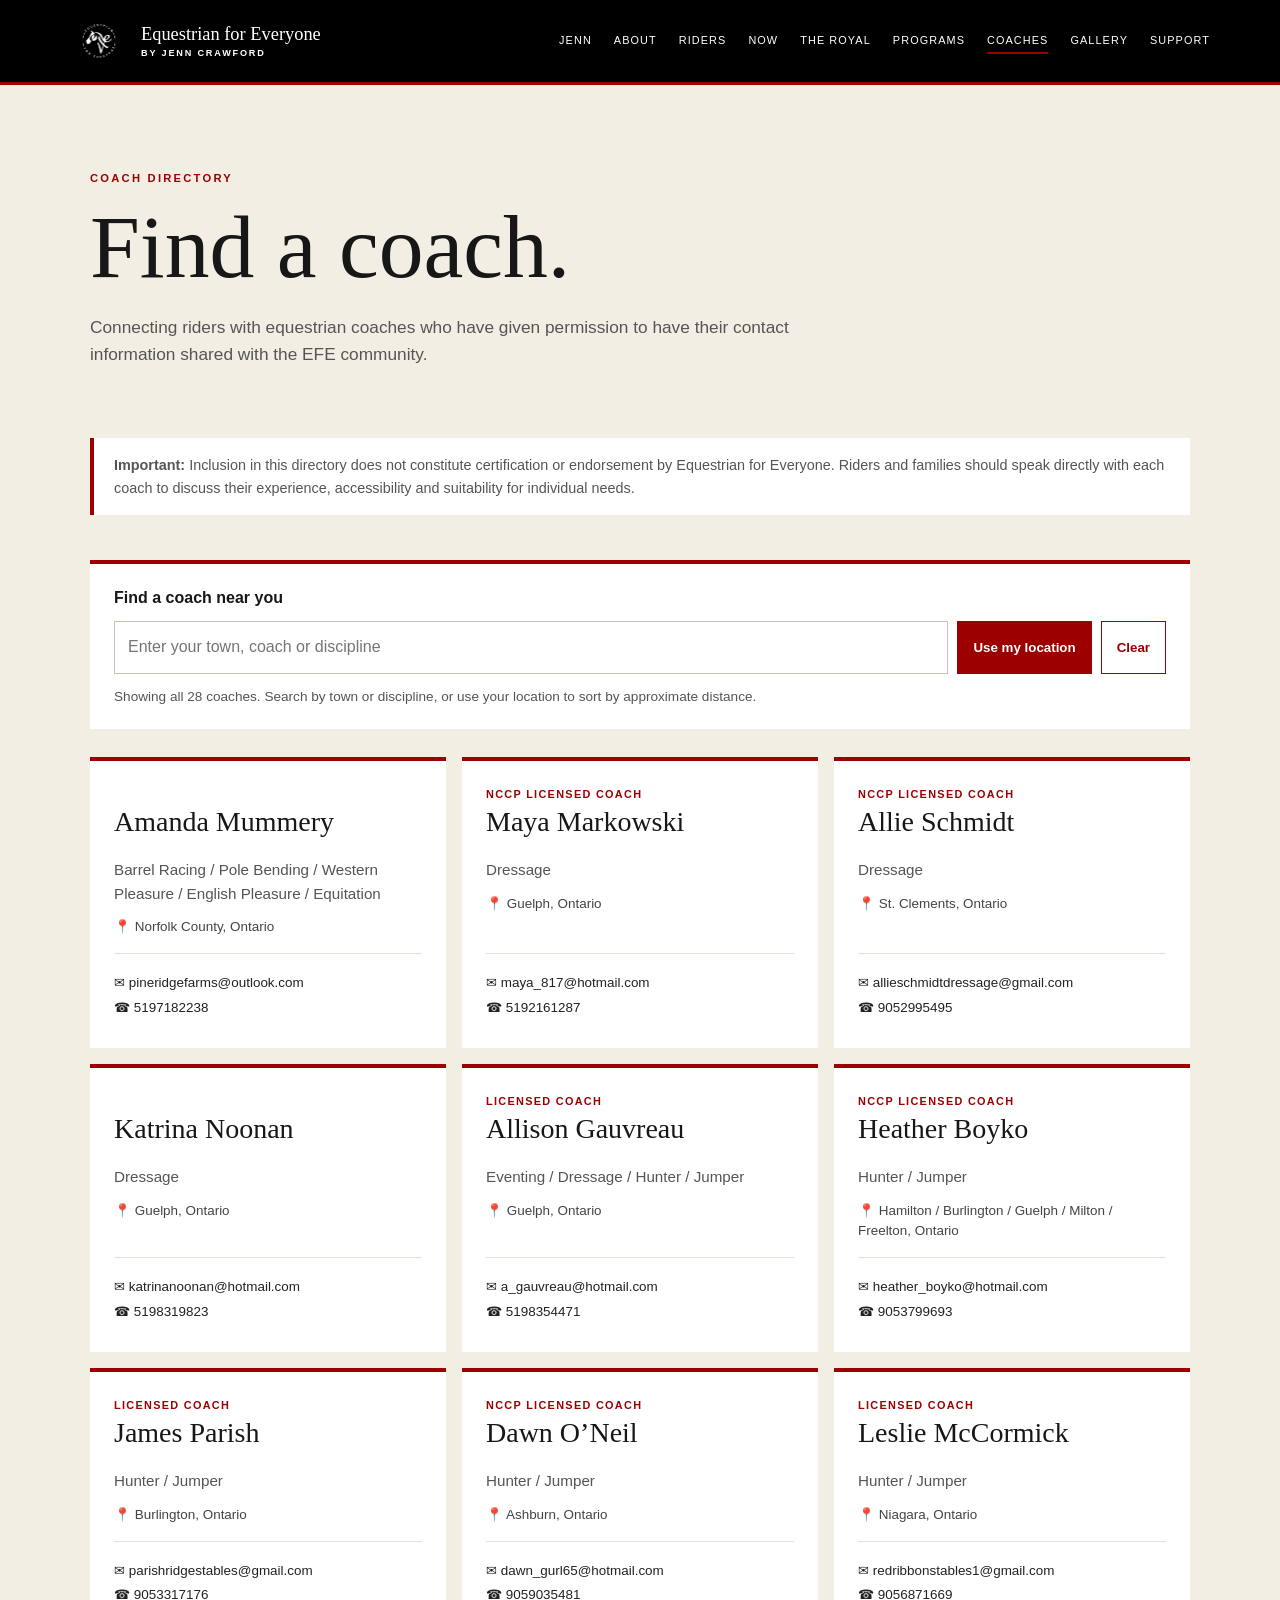
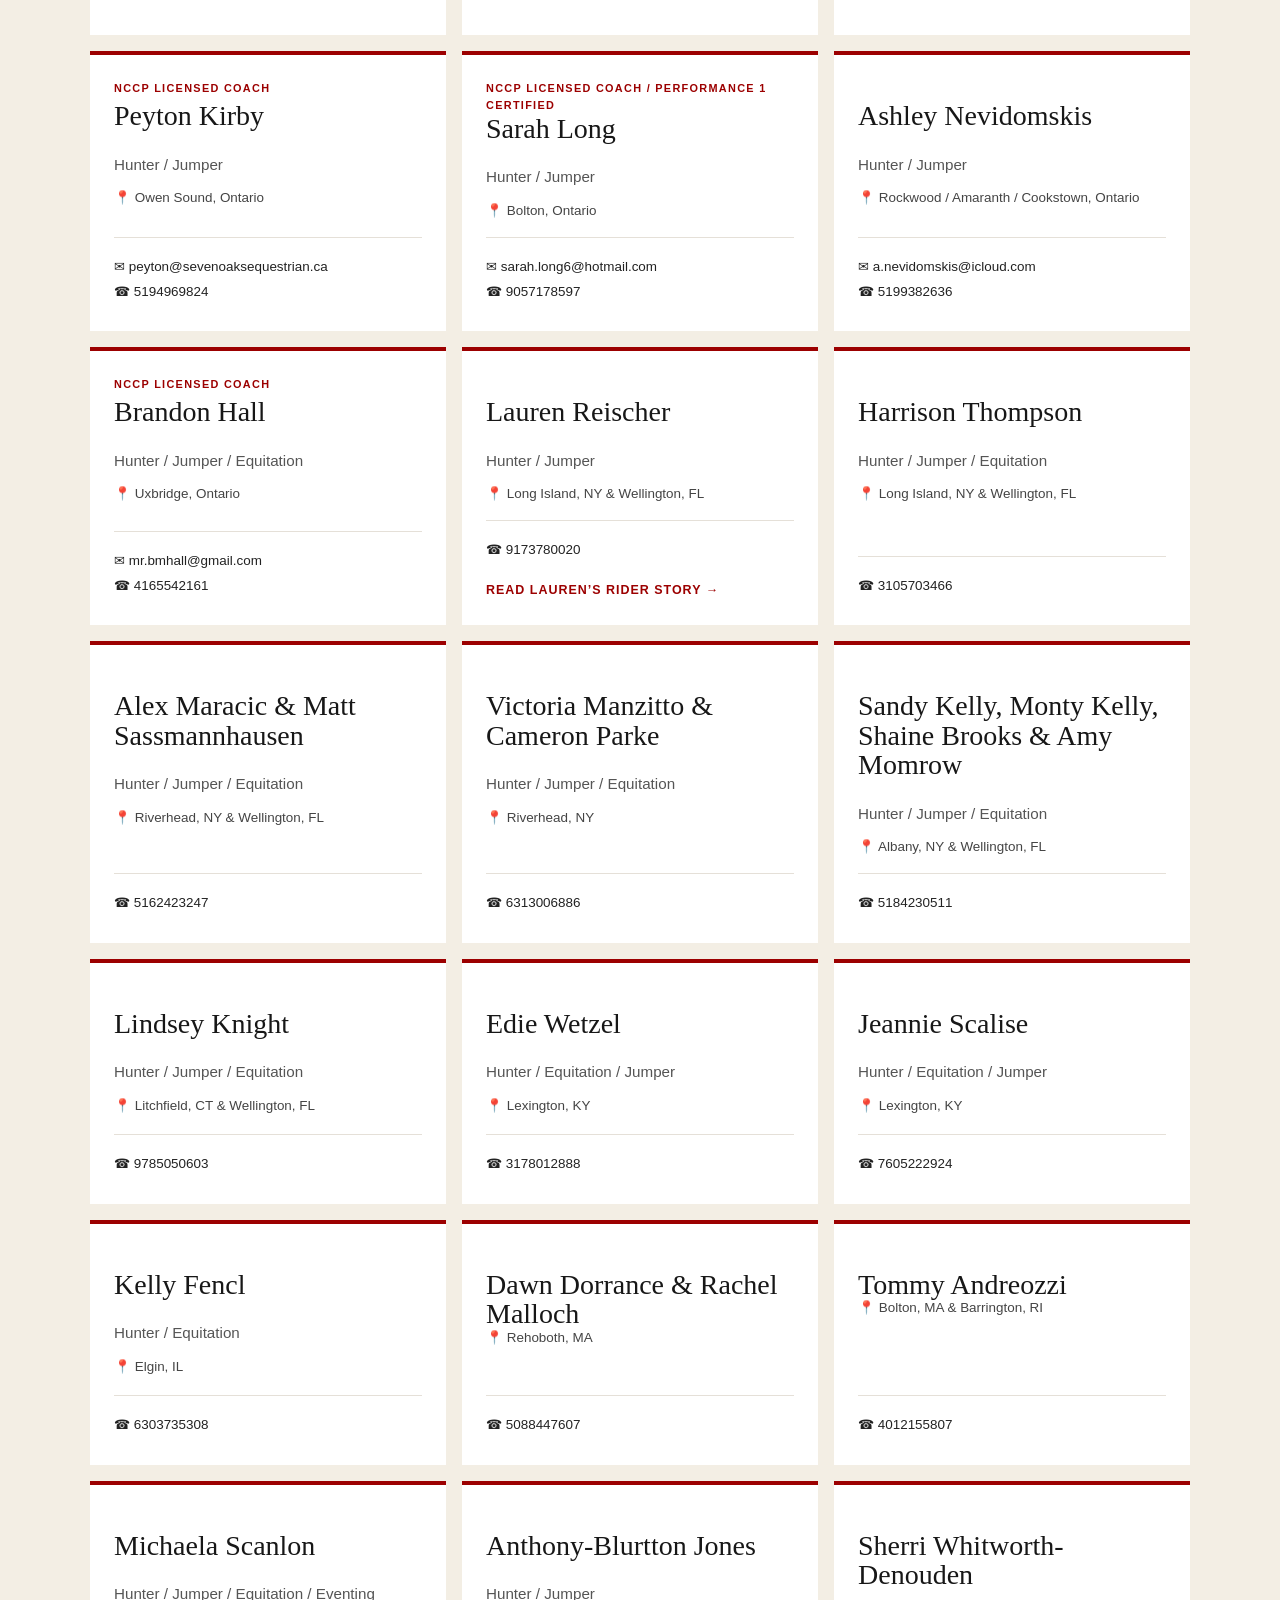
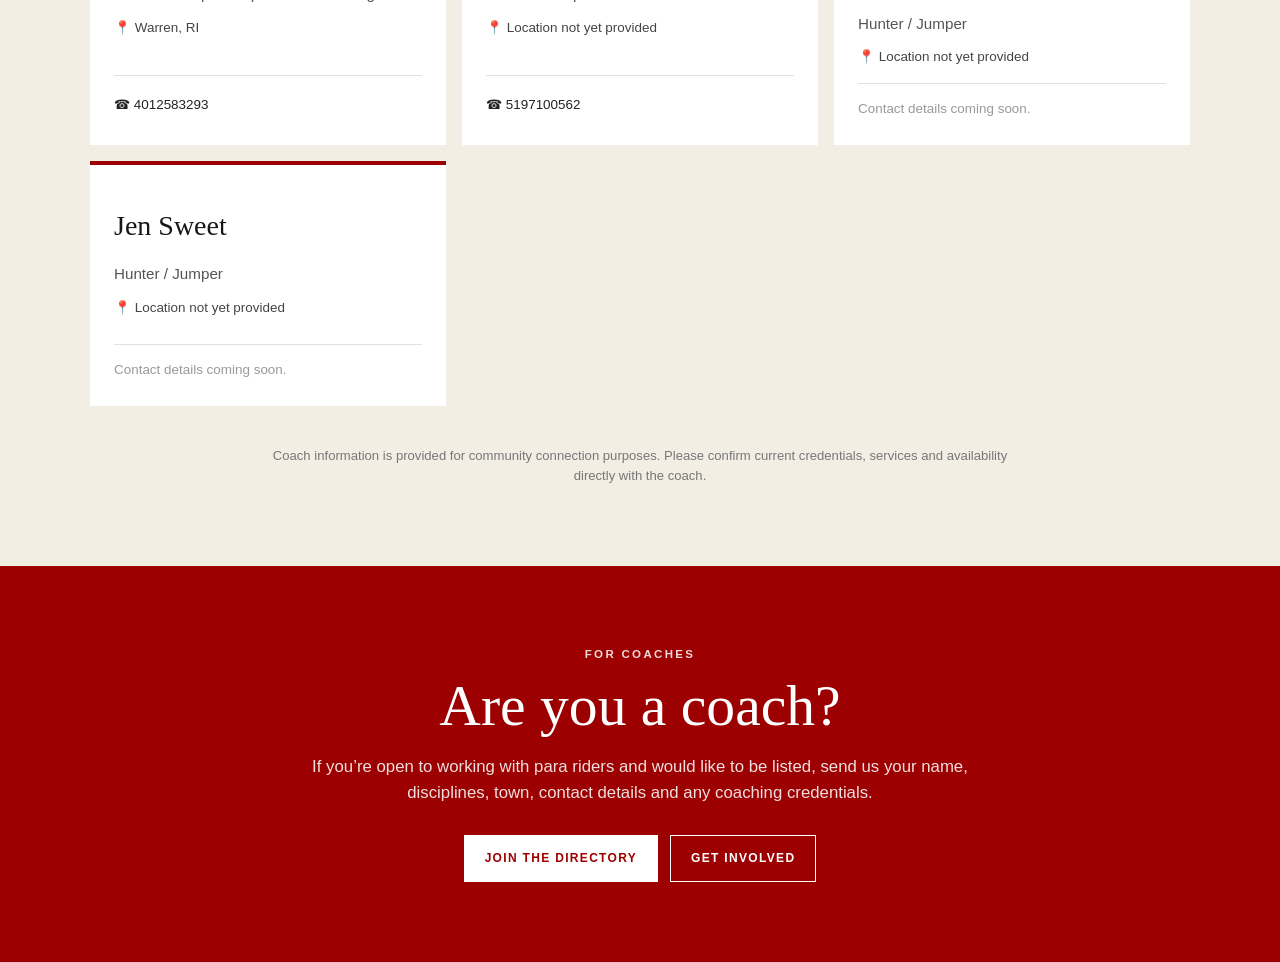
==== commit 4dd9291a: "Update coaches.html" ====
--- a/coaches.html
+++ b/coaches.html
@@ -3,7 +3,7 @@
 <header class="sn"><div class="sn-in"><a class="sn-brand" href="/" aria-label="Equestrian for Everyone home"><img src="/assets/efe-logo-transparent.png" alt="" width="58" height="58"><span>Equestrian for Everyone<small>by Jenn Crawford</small></span></a><button class="sn-toggle" type="button" aria-label="Open navigation menu" aria-expanded="false" aria-controls="sn-links">☰</button><div class="sn-links" id="sn-links" role="navigation" aria-label="Main"><a href="/#jenn">Jenn</a><a href="/#about">About</a><a href="/#riders">Riders</a><a href="/#now">Now</a><a href="/#royal">The Royal</a><a href="/programs.html">Programs</a><a href="/coaches.html" aria-current="page">Coaches</a><a href="/gallery.html">Gallery</a><a href="/#support">Support</a></div></div></header>
 <main><section class="hero"><div class="wrap"><div class="eyebrow">Coach Directory</div><h1>Find a coach.</h1><p class="intro">Connecting riders with equestrian coaches who have given permission to have their contact information shared with the EFE community.</p></div></section>
 <div class="wrap"><div class="notice"><strong>Important:</strong> Inclusion in this directory does not constitute certification or endorsement by Equestrian for Everyone. Riders and families should speak directly with each coach to discuss their experience, accessibility and suitability for individual needs.</div>
-<div class="coach-search"><label for="coach-query">Find a coach near you</label><div class="search-row"><input id="coach-query" type="search" placeholder="Enter your town, coach or discipline" autocomplete="off"><button id="near-me" type="button">Use my location</button><button id="reset-search" type="button">Clear</button></div><p id="search-status" role="status" aria-live="polite">Showing all 28 coaches. Search by town or discipline, or use your location to sort by approximate distance.</p></div><section class="grid" id="coach-grid"><article class="coach" data-name="amanda mummery" data-location="norfolk county, ontario" data-discipline="barrel racing / pole bending / western pleasure / english pleasure / equitation" data-lat="42.85" data-lon="-80.35"><div class="license">&nbsp;</div><h2>Amanda Mummery</h2><div class="discipline">Barrel Racing / Pole Bending / Western Pleasure / English Pleasure / Equitation</div><div class="place">📍 Norfolk County, Ontario</div><div class="contact"><a href="mailto:pineridgefarms@outlook.com">✉ pineridgefarms@outlook.com</a><a href="tel:+15197182238">☎ 5197182238</a></div></article><article class="coach" data-name="maya markowski" data-location="guelph, ontario" data-discipline="dressage" data-lat="43.545" data-lon="-80.25"><div class="license">NCCP Licensed Coach</div><h2>Maya Markowski</h2><div class="discipline">Dressage</div><div class="place">📍 Guelph, Ontario</div><div class="contact"><a href="mailto:maya_817@hotmail.com">✉ maya_817@hotmail.com</a><a href="tel:+15192161287">☎ 5192161287</a></div></article><article class="coach" data-name="allie schmidt" data-location="st. clements, ontario" data-discipline="dressage" data-lat="43.48" data-lon="-80.65"><div class="license">NCCP Licensed Coach</div><h2>Allie Schmidt</h2><div class="discipline">Dressage</div><div class="place">📍 St. Clements, Ontario</div><div class="contact"><a href="mailto:allieschmidtdressage@gmail.com">✉ allieschmidtdressage@gmail.com</a><a href="tel:+19052995495">☎ 9052995495</a></div></article><article class="coach" data-name="katrina noonan" data-location="guelph, ontario" data-discipline="dressage" data-lat="43.545" data-lon="-80.25"><div class="license">&nbsp;</div><h2>Katrina Noonan</h2><div class="discipline">Dressage</div><div class="place">📍 Guelph, Ontario</div><div class="contact"><a href="mailto:katrinanoonan@hotmail.com">✉ katrinanoonan@hotmail.com</a><a href="tel:+15198319823">☎ 5198319823</a></div></article><article class="coach" data-name="allison gauvreau" data-location="guelph, ontario" data-discipline="eventing / dressage / hunter / jumper" data-lat="43.545" data-lon="-80.25"><div class="license">Licensed Coach</div><h2>Allison Gauvreau</h2><div class="discipline">Eventing / Dressage / Hunter / Jumper</div><div class="place">📍 Guelph, Ontario</div><div class="contact"><a href="mailto:a_gauvreau@hotmail.com">✉ a_gauvreau@hotmail.com</a><a href="tel:+15198354471">☎ 5198354471</a></div></article><article class="coach" data-name="heather boyko" data-location="hamilton / burlington / guelph / milton / freelton, ontario" data-discipline="hunter / jumper" data-lat="43.35" data-lon="-79.96"><div class="license">NCCP Licensed Coach</div><h2>Heather Boyko</h2><div class="discipline">Hunter / Jumper</div><div class="place">📍 Hamilton / Burlington / Guelph / Milton / Freelton, Ontario</div><div class="contact"><a href="mailto:heather_boyko@hotmail.com">✉ heather_boyko@hotmail.com</a><a href="tel:+19053799693">☎ 9053799693</a></div></article><article class="coach" data-name="james parish" data-location="burlington, ontario" data-discipline="hunter / jumper" data-lat="43.325" data-lon="-79.8"><div class="license">Licensed Coach</div><h2>James Parish</h2><div class="discipline">Hunter / Jumper</div><div class="place">📍 Burlington, Ontario</div><div class="contact"><a href="mailto:parishridgestables@gmail.com">✉ parishridgestables@gmail.com</a><a href="tel:+19053317176">☎ 9053317176</a></div></article><article class="coach" data-name="dawn o’neil" data-location="ashburn, ontario" data-discipline="hunter / jumper" data-lat="44" data-lon="-78.99"><div class="license">NCCP Licensed Coach</div><h2>Dawn O’Neil</h2><div class="discipline">Hunter / Jumper</div><div class="place">📍 Ashburn, Ontario</div><div class="contact"><a href="mailto:dawn_gurl65@hotmail.com">✉ dawn_gurl65@hotmail.com</a><a href="tel:+19059035481">☎ 9059035481</a></div></article><article class="coach" data-name="leslie mccormick" data-location="niagara, ontario" data-discipline="hunter / jumper" data-lat="43.1" data-lon="-79.15"><div class="license">Licensed Coach</div><h2>Leslie McCormick</h2><div class="discipline">Hunter / Jumper</div><div class="place">📍 Niagara, Ontario</div><div class="contact"><a href="mailto:redribbonstables1@gmail.com">✉ redribbonstables1@gmail.com</a><a href="tel:+19056871669">☎ 9056871669</a></div></article><article class="coach" data-name="peyton kirby" data-location="owen sound, ontario" data-discipline="hunter / jumper" data-lat="44.57" data-lon="-80.94"><div class="license">NCCP Licensed Coach</div><h2>Peyton Kirby</h2><div class="discipline">Hunter / Jumper</div><div class="place">📍 Owen Sound, Ontario</div><div class="contact"><a href="mailto:peyton@sevenoaksequestrian.ca">✉ peyton@sevenoaksequestrian.ca</a><a href="tel:+15194969824">☎ 5194969824</a></div></article><article class="coach" data-name="sarah long" data-location="bolton, ontario" data-discipline="hunter / jumper" data-lat="43.88" data-lon="-79.74"><div class="license">NCCP Licensed Coach / Performance 1 Certified</div><h2>Sarah Long</h2><div class="discipline">Hunter / Jumper</div><div class="place">📍 Bolton, Ontario</div><div class="contact"><a href="mailto:sarah.long6@hotmail.com">✉ sarah.long6@hotmail.com</a><a href="tel:+19057178597">☎ 9057178597</a></div></article><article class="coach" data-name="ashley nevidomskis" data-location="rockwood / amaranth / cookstown, ontario" data-discipline="hunter / jumper" data-lat="43.75" data-lon="-80.05"><div class="license">&nbsp;</div><h2>Ashley Nevidomskis</h2><div class="discipline">Hunter / Jumper</div><div class="place">📍 Rockwood / Amaranth / Cookstown, Ontario</div><div class="contact"><a href="mailto:a.nevidomskis@icloud.com">✉ a.nevidomskis@icloud.com</a><a href="tel:+15199382636">☎ 5199382636</a></div></article><article class="coach" data-name="brandon hall" data-location="uxbridge, ontario" data-discipline="hunter / jumper / equitation" data-lat="44.11" data-lon="-79.12"><div class="license">NCCP Licensed Coach</div><h2>Brandon Hall</h2><div class="discipline">Hunter / Jumper / Equitation</div><div class="place">📍 Uxbridge, Ontario</div><div class="contact"><a href="mailto:mr.bmhall@gmail.com">✉ mr.bmhall@gmail.com</a><a href="tel:+14165542161">☎ 4165542161</a></div></article><article class="coach" id="lauren-reischer" data-name="lauren reischer" data-location="long island, new york & wellington, florida long island, ny & wellington, fl" data-discipline="hunter / jumper" data-lat="40.82" data-lon="-73.2" data-coords="40.82,-73.2;26.66,-80.27"><div class="license">&nbsp;</div><h2>Lauren Reischer</h2><div class="discipline">Hunter / Jumper</div><div class="place">📍 Long Island, NY &amp; Wellington, FL</div><div class="contact"><a href="tel:+19173780020">☎ 9173780020</a></div><a class="story-link" href="/riders/lauren.html">Read Lauren’s rider story →</a></article><article class="coach" data-name="harrison thompson" data-location="long island, new york & wellington, florida long island, ny & wellington, fl" data-discipline="hunter / jumper / equitation" data-lat="40.82" data-lon="-73.2" data-coords="40.82,-73.2;26.66,-80.27"><div class="license">&nbsp;</div><h2>Harrison Thompson</h2><div class="discipline">Hunter / Jumper / Equitation</div><div class="place">📍 Long Island, NY &amp; Wellington, FL</div><div class="contact"><a href="tel:+13105703466">☎ 3105703466</a></div></article><article class="coach" data-name="alex maracic & matt sassmannhausen" data-location="riverhead, new york & wellington, florida riverhead, ny & wellington, fl" data-discipline="hunter / jumper / equitation" data-lat="40.917" data-lon="-72.662" data-coords="40.917,-72.662;26.66,-80.27"><div class="license">&nbsp;</div><h2>Alex Maracic &amp; Matt Sassmannhausen</h2><div class="discipline">Hunter / Jumper / Equitation</div><div class="place">📍 Riverhead, NY &amp; Wellington, FL</div><div class="contact"><a href="tel:+15162423247">☎ 5162423247</a></div></article><article class="coach" data-name="victoria manzitto & cameron parke" data-location="riverhead, new york riverhead, ny" data-discipline="hunter / jumper / equitation" data-lat="40.917" data-lon="-72.662" data-coords="40.917,-72.662"><div class="license">&nbsp;</div><h2>Victoria Manzitto &amp; Cameron Parke</h2><div class="discipline">Hunter / Jumper / Equitation</div><div class="place">📍 Riverhead, NY</div><div class="contact"><a href="tel:+16313006886">☎ 6313006886</a></div></article><article class="coach" data-name="sandy kelly, monty kelly, shaine brooks & amy momrow" data-location="albany, new york & wellington, florida albany, ny & wellington, fl" data-discipline="hunter / jumper / equitation" data-lat="42.653" data-lon="-73.756" data-coords="42.653,-73.756;26.66,-80.27"><div class="license">&nbsp;</div><h2>Sandy Kelly, Monty Kelly, Shaine Brooks &amp; Amy Momrow</h2><div class="discipline">Hunter / Jumper / Equitation</div><div class="place">📍 Albany, NY &amp; Wellington, FL</div><div class="contact"><a href="tel:+15184230511">☎ 5184230511</a></div></article><article class="coach" data-name="lindsey knight" data-location="litchfield, connecticut & wellington, florida litchfield, ct & wellington, fl" data-discipline="hunter / jumper / equitation" data-lat="41.747" data-lon="-73.189" data-coords="41.747,-73.189;26.66,-80.27"><div class="license">&nbsp;</div><h2>Lindsey Knight</h2><div class="discipline">Hunter / Jumper / Equitation</div><div class="place">📍 Litchfield, CT &amp; Wellington, FL</div><div class="contact"><a href="tel:+19785050603">☎ 9785050603</a></div></article><article class="coach" data-name="edie wetzel" data-location="lexington, kentucky lexington, ky" data-discipline="hunter / equitation / jumper" data-lat="38.04" data-lon="-84.5" data-coords="38.04,-84.5"><div class="license">&nbsp;</div><h2>Edie Wetzel</h2><div class="discipline">Hunter / Equitation / Jumper</div><div class="place">📍 Lexington, KY</div><div class="contact"><a href="tel:+13178012888">☎ 3178012888</a></div></article><article class="coach" data-name="jeannie scalise" data-location="lexington, kentucky lexington, ky" data-discipline="hunter / equitation / jumper" data-lat="38.04" data-lon="-84.5" data-coords="38.04,-84.5"><div class="license">&nbsp;</div><h2>Jeannie Scalise</h2><div class="discipline">Hunter / Equitation / Jumper</div><div class="place">📍 Lexington, KY</div><div class="contact"><a href="tel:+17605222924">☎ 7605222924</a></div></article><article class="coach" data-name="kelly fencl" data-location="elgin, illinois elgin, il" data-discipline="hunter / equitation" data-lat="42.037" data-lon="-88.281" data-coords="42.037,-88.281"><div class="license">&nbsp;</div><h2>Kelly Fencl</h2><div class="discipline">Hunter / Equitation</div><div class="place">📍 Elgin, IL</div><div class="contact"><a href="tel:+16303735308">☎ 6303735308</a></div></article><article class="coach" data-name="dawn dorrance & rachel malloch" data-location="rehoboth, massachusetts rehoboth, ma" data-discipline="hunter / jumper / equitation" data-lat="41.84" data-lon="-71.25" data-coords="41.84,-71.25"><div class="license">&nbsp;</div><h2>Dawn Dorrance &amp; Rachel Malloch</h2><div class="discipline">Hunter / Jumper / Equitation</div><div class="place">📍 Rehoboth, MA</div><div class="contact"><a href="tel:+15088447607">☎ 5088447607</a></div></article><article class="coach" data-name="tommy andreozzi" data-location="bolton, massachusetts & barrington, rhode island bolton, ma & barrington, ri" data-discipline="hunter / jumper / equitation" data-lat="42.433" data-lon="-71.608" data-coords="42.433,-71.608;41.741,-71.309"><div class="license">&nbsp;</div><h2>Tommy Andreozzi</h2><div class="discipline">Hunter / Jumper / Equitation</div><div class="place">📍 Bolton, MA &amp; Barrington, RI</div><div class="contact"><a href="tel:+14012155807">☎ 4012155807</a></div></article><article class="coach" data-name="michaela scanlon" data-location="warren, rhode island warren, ri" data-discipline="hunter / jumper / equitation / eventing" data-lat="41.73" data-lon="-71.282" data-coords="41.73,-71.282"><div class="license">&nbsp;</div><h2>Michaela Scanlon</h2><div class="discipline">Hunter / Jumper / Equitation / Eventing</div><div class="place">📍 Warren, RI</div><div class="contact"><a href="tel:+14012583293">☎ 4012583293</a></div></article><article class="coach" data-name="anthony-blurtton jones" data-location="location not yet provided" data-discipline="hunter / jumper"><div class="license">&nbsp;</div><h2>Anthony-Blurtton Jones</h2><div class="discipline">Hunter / Jumper</div><div class="place">📍 Location not yet provided</div><div class="contact"><a href="tel:+15197100562">☎ 5197100562</a></div></article><article class="coach" data-name="sherri whitworth-denouden" data-location="location not yet provided" data-discipline="hunter / jumper"><div class="license">&nbsp;</div><h2>Sherri Whitworth-Denouden</h2><div class="discipline">Hunter / Jumper</div><div class="place">📍 Location not yet provided</div><div class="contact"><span class="empty">Contact details coming soon.</span></div></article><article class="coach" data-name="jen sweet" data-location="location not yet provided" data-discipline="hunter / jumper"><div class="license">&nbsp;</div><h2>Jen Sweet</h2><div class="discipline">Hunter / Jumper</div><div class="place">📍 Location not yet provided</div><div class="contact"><span class="empty">Contact details coming soon.</span></div></article></section></div><p class="footnote">Coach information is provided for community connection purposes. Please confirm current credentials, services and availability directly with the coach.</p><section class="next-step" aria-label="Next steps"><div class="ns-in"><div class="ns-eyebrow">For coaches</div><h2>Are you a coach?</h2><p>If you’re open to working with para riders and would like to be listed, send us your name, disciplines, town, contact details and any coaching credentials.</p><div class="ns-actions"><a class="ns-btn fill" href="mailto:equforeveryone@gmail.com?subject=Coach%20directory%20listing&body=Name%3A%0ADisciplines%3A%0ATown%3A%0AEmail%3A%0APhone%3A%0ACredentials%20%28e.g.%20NCCP%29%3A%0A">Join the directory</a><a class="ns-btn" href="/#support">Get Involved</a></div></div></section></main><script>
+<div class="coach-search"><label for="coach-query">Find a coach near you</label><div class="search-row"><input id="coach-query" type="search" placeholder="Enter your town, coach or discipline" autocomplete="off"><button id="near-me" type="button">Use my location</button><button id="reset-search" type="button">Clear</button></div><p id="search-status" role="status" aria-live="polite">Showing all 28 coaches. Search by town or discipline, or use your location to sort by approximate distance.</p></div><section class="grid" id="coach-grid"><article class="coach" data-name="amanda mummery" data-location="norfolk county, ontario" data-discipline="barrel racing / pole bending / western pleasure / english pleasure / equitation" data-lat="42.85" data-lon="-80.35"><div class="license">&nbsp;</div><h2>Amanda Mummery</h2><div class="discipline">Barrel Racing / Pole Bending / Western Pleasure / English Pleasure / Equitation</div><div class="place">📍 Norfolk County, Ontario</div><div class="contact"><a href="mailto:pineridgefarms@outlook.com">✉ pineridgefarms@outlook.com</a><a href="tel:+15197182238">☎ 5197182238</a></div></article><article class="coach" data-name="maya markowski" data-location="guelph, ontario" data-discipline="dressage" data-lat="43.545" data-lon="-80.25"><div class="license">NCCP Licensed Coach</div><h2>Maya Markowski</h2><div class="discipline">Dressage</div><div class="place">📍 Guelph, Ontario</div><div class="contact"><a href="mailto:maya_817@hotmail.com">✉ maya_817@hotmail.com</a><a href="tel:+15192161287">☎ 5192161287</a></div></article><article class="coach" data-name="allie schmidt" data-location="st. clements, ontario" data-discipline="dressage" data-lat="43.48" data-lon="-80.65"><div class="license">NCCP Licensed Coach</div><h2>Allie Schmidt</h2><div class="discipline">Dressage</div><div class="place">📍 St. Clements, Ontario</div><div class="contact"><a href="mailto:allieschmidtdressage@gmail.com">✉ allieschmidtdressage@gmail.com</a><a href="tel:+19052995495">☎ 9052995495</a></div></article><article class="coach" data-name="katrina noonan" data-location="guelph, ontario" data-discipline="dressage" data-lat="43.545" data-lon="-80.25"><div class="license">&nbsp;</div><h2>Katrina Noonan</h2><div class="discipline">Dressage</div><div class="place">📍 Guelph, Ontario</div><div class="contact"><a href="mailto:katrinanoonan@hotmail.com">✉ katrinanoonan@hotmail.com</a><a href="tel:+15198319823">☎ 5198319823</a></div></article><article class="coach" data-name="allison gauvreau" data-location="guelph, ontario" data-discipline="eventing / dressage / hunter / jumper" data-lat="43.545" data-lon="-80.25"><div class="license">Licensed Coach</div><h2>Allison Gauvreau</h2><div class="discipline">Eventing / Dressage / Hunter / Jumper</div><div class="place">📍 Guelph, Ontario</div><div class="contact"><a href="mailto:a_gauvreau@hotmail.com">✉ a_gauvreau@hotmail.com</a><a href="tel:+15198354471">☎ 5198354471</a></div></article><article class="coach" data-name="heather boyko" data-location="hamilton / burlington / guelph / milton / freelton, ontario" data-discipline="hunter / jumper" data-lat="43.35" data-lon="-79.96"><div class="license">NCCP Licensed Coach</div><h2>Heather Boyko</h2><div class="discipline">Hunter / Jumper</div><div class="place">📍 Hamilton / Burlington / Guelph / Milton / Freelton, Ontario</div><div class="contact"><a href="mailto:heather_boyko@hotmail.com">✉ heather_boyko@hotmail.com</a><a href="tel:+19053799693">☎ 9053799693</a></div></article><article class="coach" data-name="james parish" data-location="burlington, ontario" data-discipline="hunter / jumper" data-lat="43.325" data-lon="-79.8"><div class="license">Licensed Coach</div><h2>James Parish</h2><div class="discipline">Hunter / Jumper</div><div class="place">📍 Burlington, Ontario</div><div class="contact"><a href="mailto:parishridgestables@gmail.com">✉ parishridgestables@gmail.com</a><a href="tel:+19053317176">☎ 9053317176</a></div></article><article class="coach" data-name="dawn o’neil" data-location="ashburn, ontario" data-discipline="hunter / jumper" data-lat="44" data-lon="-78.99"><div class="license">NCCP Licensed Coach</div><h2>Dawn O’Neil</h2><div class="discipline">Hunter / Jumper</div><div class="place">📍 Ashburn, Ontario</div><div class="contact"><a href="mailto:dawn_gurl65@hotmail.com">✉ dawn_gurl65@hotmail.com</a><a href="tel:+19059035481">☎ 9059035481</a></div></article><article class="coach" data-name="leslie mccormick" data-location="niagara, ontario" data-discipline="hunter / jumper" data-lat="43.1" data-lon="-79.15"><div class="license">Licensed Coach</div><h2>Leslie McCormick</h2><div class="discipline">Hunter / Jumper</div><div class="place">📍 Niagara, Ontario</div><div class="contact"><a href="mailto:redribbonstables1@gmail.com">✉ redribbonstables1@gmail.com</a><a href="tel:+19056871669">☎ 9056871669</a></div></article><article class="coach" data-name="peyton kirby" data-location="owen sound, ontario" data-discipline="hunter / jumper" data-lat="44.57" data-lon="-80.94"><div class="license">NCCP Licensed Coach</div><h2>Peyton Kirby</h2><div class="discipline">Hunter / Jumper</div><div class="place">📍 Owen Sound, Ontario</div><div class="contact"><a href="mailto:peyton@sevenoaksequestrian.ca">✉ peyton@sevenoaksequestrian.ca</a><a href="tel:+15194969824">☎ 5194969824</a></div></article><article class="coach" data-name="sarah long" data-location="bolton, ontario" data-discipline="hunter / jumper" data-lat="43.88" data-lon="-79.74"><div class="license">NCCP Licensed Coach / Performance 1 Certified</div><h2>Sarah Long</h2><div class="discipline">Hunter / Jumper</div><div class="place">📍 Bolton, Ontario</div><div class="contact"><a href="mailto:sarah.long6@hotmail.com">✉ sarah.long6@hotmail.com</a><a href="tel:+19057178597">☎ 9057178597</a></div></article><article class="coach" data-name="ashley nevidomskis" data-location="rockwood / amaranth / cookstown, ontario" data-discipline="hunter / jumper" data-lat="43.75" data-lon="-80.05"><div class="license">&nbsp;</div><h2>Ashley Nevidomskis</h2><div class="discipline">Hunter / Jumper</div><div class="place">📍 Rockwood / Amaranth / Cookstown, Ontario</div><div class="contact"><a href="mailto:a.nevidomskis@icloud.com">✉ a.nevidomskis@icloud.com</a><a href="tel:+15199382636">☎ 5199382636</a></div></article><article class="coach" data-name="brandon hall" data-location="uxbridge, ontario" data-discipline="hunter / jumper / equitation" data-lat="44.11" data-lon="-79.12"><div class="license">NCCP Licensed Coach</div><h2>Brandon Hall</h2><div class="discipline">Hunter / Jumper / Equitation</div><div class="place">📍 Uxbridge, Ontario</div><div class="contact"><a href="mailto:mr.bmhall@gmail.com">✉ mr.bmhall@gmail.com</a><a href="tel:+14165542161">☎ 4165542161</a></div></article><article class="coach" id="lauren-reischer" data-name="lauren reischer" data-location="long island, new york & wellington, florida long island, ny & wellington, fl" data-discipline="hunter / jumper" data-lat="40.82" data-lon="-73.2" data-coords="40.82,-73.2;26.66,-80.27"><div class="license">&nbsp;</div><h2>Lauren Reischer</h2><div class="discipline">Hunter / Jumper</div><div class="place">📍 Long Island, NY &amp; Wellington, FL</div><div class="contact"><a href="tel:+19173780020">☎ 9173780020</a></div><a class="story-link" href="/riders/lauren.html">Read Lauren’s rider story →</a></article><article class="coach" data-name="harrison thompson" data-location="long island, new york & wellington, florida long island, ny & wellington, fl" data-discipline="hunter / jumper / equitation" data-lat="40.82" data-lon="-73.2" data-coords="40.82,-73.2;26.66,-80.27"><div class="license">&nbsp;</div><h2>Harrison Thompson</h2><div class="discipline">Hunter / Jumper / Equitation</div><div class="place">📍 Long Island, NY &amp; Wellington, FL</div><div class="contact"><a href="tel:+13105703466">☎ 3105703466</a></div></article><article class="coach" data-name="alex maracic & matt sassmannhausen" data-location="riverhead, new york & wellington, florida riverhead, ny & wellington, fl" data-discipline="hunter / jumper / equitation" data-lat="40.917" data-lon="-72.662" data-coords="40.917,-72.662;26.66,-80.27"><div class="license">&nbsp;</div><h2>Alex Maracic &amp; Matt Sassmannhausen</h2><div class="discipline">Hunter / Jumper / Equitation</div><div class="place">📍 Riverhead, NY &amp; Wellington, FL</div><div class="contact"><a href="tel:+15162423247">☎ 5162423247</a></div></article><article class="coach" data-name="victoria manzitto & cameron parke" data-location="riverhead, new york riverhead, ny" data-discipline="hunter / jumper / equitation" data-lat="40.917" data-lon="-72.662" data-coords="40.917,-72.662"><div class="license">&nbsp;</div><h2>Victoria Manzitto &amp; Cameron Parke</h2><div class="discipline">Hunter / Jumper / Equitation</div><div class="place">📍 Riverhead, NY</div><div class="contact"><a href="tel:+16313006886">☎ 6313006886</a></div></article><article class="coach" data-name="sandy kelly, monty kelly, shaine brooks & amy momrow" data-location="albany, new york & wellington, florida albany, ny & wellington, fl" data-discipline="hunter / jumper / equitation" data-lat="42.653" data-lon="-73.756" data-coords="42.653,-73.756;26.66,-80.27"><div class="license">&nbsp;</div><h2>Sandy Kelly, Monty Kelly, Shaine Brooks &amp; Amy Momrow</h2><div class="discipline">Hunter / Jumper / Equitation</div><div class="place">📍 Albany, NY &amp; Wellington, FL</div><div class="contact"><a href="tel:+15184230511">☎ 5184230511</a></div></article><article class="coach" data-name="lindsey knight" data-location="litchfield, connecticut & wellington, florida litchfield, ct & wellington, fl" data-discipline="hunter / jumper / equitation" data-lat="41.747" data-lon="-73.189" data-coords="41.747,-73.189;26.66,-80.27"><div class="license">&nbsp;</div><h2>Lindsey Knight</h2><div class="discipline">Hunter / Jumper / Equitation</div><div class="place">📍 Litchfield, CT &amp; Wellington, FL</div><div class="contact"><a href="tel:+19785050603">☎ 9785050603</a></div></article><article class="coach" data-name="edie wetzel" data-location="lexington, kentucky lexington, ky" data-discipline="hunter / equitation / jumper" data-lat="38.04" data-lon="-84.5" data-coords="38.04,-84.5"><div class="license">&nbsp;</div><h2>Edie Wetzel</h2><div class="discipline">Hunter / Equitation / Jumper</div><div class="place">📍 Lexington, KY</div><div class="contact"><a href="tel:+13178012888">☎ 3178012888</a></div></article><article class="coach" data-name="jeannie scalise" data-location="lexington, kentucky lexington, ky" data-discipline="hunter / equitation / jumper" data-lat="38.04" data-lon="-84.5" data-coords="38.04,-84.5"><div class="license">&nbsp;</div><h2>Jeannie Scalise</h2><div class="discipline">Hunter / Equitation / Jumper</div><div class="place">📍 Lexington, KY</div><div class="contact"><a href="tel:+17605222924">☎ 7605222924</a></div></article><article class="coach" data-name="kelly fencl" data-location="elgin, illinois elgin, il" data-discipline="hunter / equitation" data-lat="42.037" data-lon="-88.281" data-coords="42.037,-88.281"><div class="license">&nbsp;</div><h2>Kelly Fencl</h2><div class="discipline">Hunter / Equitation</div><div class="place">📍 Elgin, IL</div><div class="contact"><a href="tel:+16303735308">☎ 6303735308</a></div></article><article class="coach" data-name="dawn dorrance & rachel malloch" data-location="rehoboth, massachusetts rehoboth, ma" data-discipline="" data-lat="41.84" data-lon="-71.25" data-coords="41.84,-71.25"><div class="license">&nbsp;</div><h2>Dawn Dorrance &amp; Rachel Malloch</h2><div class="place">📍 Rehoboth, MA</div><div class="contact"><a href="tel:+15088447607">☎ 5088447607</a></div></article><article class="coach" data-name="tommy andreozzi" data-location="bolton, massachusetts & barrington, rhode island bolton, ma & barrington, ri" data-discipline="" data-lat="42.433" data-lon="-71.608" data-coords="42.433,-71.608;41.741,-71.309"><div class="license">&nbsp;</div><h2>Tommy Andreozzi</h2><div class="place">📍 Bolton, MA &amp; Barrington, RI</div><div class="contact"><a href="tel:+14012155807">☎ 4012155807</a></div></article><article class="coach" data-name="michaela scanlon" data-location="warren, rhode island warren, ri" data-discipline="hunter / jumper / equitation / eventing" data-lat="41.73" data-lon="-71.282" data-coords="41.73,-71.282"><div class="license">&nbsp;</div><h2>Michaela Scanlon</h2><div class="discipline">Hunter / Jumper / Equitation / Eventing</div><div class="place">📍 Warren, RI</div><div class="contact"><a href="tel:+14012583293">☎ 4012583293</a></div></article><article class="coach" data-name="anthony-blurtton jones" data-location="location not yet provided" data-discipline="hunter / jumper"><div class="license">&nbsp;</div><h2>Anthony-Blurtton Jones</h2><div class="discipline">Hunter / Jumper</div><div class="place">📍 Location not yet provided</div><div class="contact"><a href="tel:+15197100562">☎ 5197100562</a></div></article><article class="coach" data-name="sherri whitworth-denouden" data-location="location not yet provided" data-discipline="hunter / jumper"><div class="license">&nbsp;</div><h2>Sherri Whitworth-Denouden</h2><div class="discipline">Hunter / Jumper</div><div class="place">📍 Location not yet provided</div><div class="contact"><span class="empty">Contact details coming soon.</span></div></article><article class="coach" data-name="jen sweet" data-location="location not yet provided" data-discipline="hunter / jumper"><div class="license">&nbsp;</div><h2>Jen Sweet</h2><div class="discipline">Hunter / Jumper</div><div class="place">📍 Location not yet provided</div><div class="contact"><span class="empty">Contact details coming soon.</span></div></article></section></div><p class="footnote">Coach information is provided for community connection purposes. Please confirm current credentials, services and availability directly with the coach.</p><section class="next-step" aria-label="Next steps"><div class="ns-in"><div class="ns-eyebrow">For coaches</div><h2>Are you a coach?</h2><p>If you’re open to working with para riders and would like to be listed, send us your name, disciplines, town, contact details and any coaching credentials.</p><div class="ns-actions"><a class="ns-btn fill" href="mailto:equforeveryone@gmail.com?subject=Coach%20directory%20listing&body=Name%3A%0ADisciplines%3A%0ATown%3A%0AEmail%3A%0APhone%3A%0ACredentials%20%28e.g.%20NCCP%29%3A%0A">Join the directory</a><a class="ns-btn" href="/#support">Get Involved</a></div></div></section></main><script>
 const cards=[...document.querySelectorAll('#coach-grid .coach')],query=document.getElementById('coach-query'),status=document.getElementById('search-status'),grid=document.getElementById('coach-grid');
 let searchTimer,searchVersion=0;
 const radians=Math.PI/180;
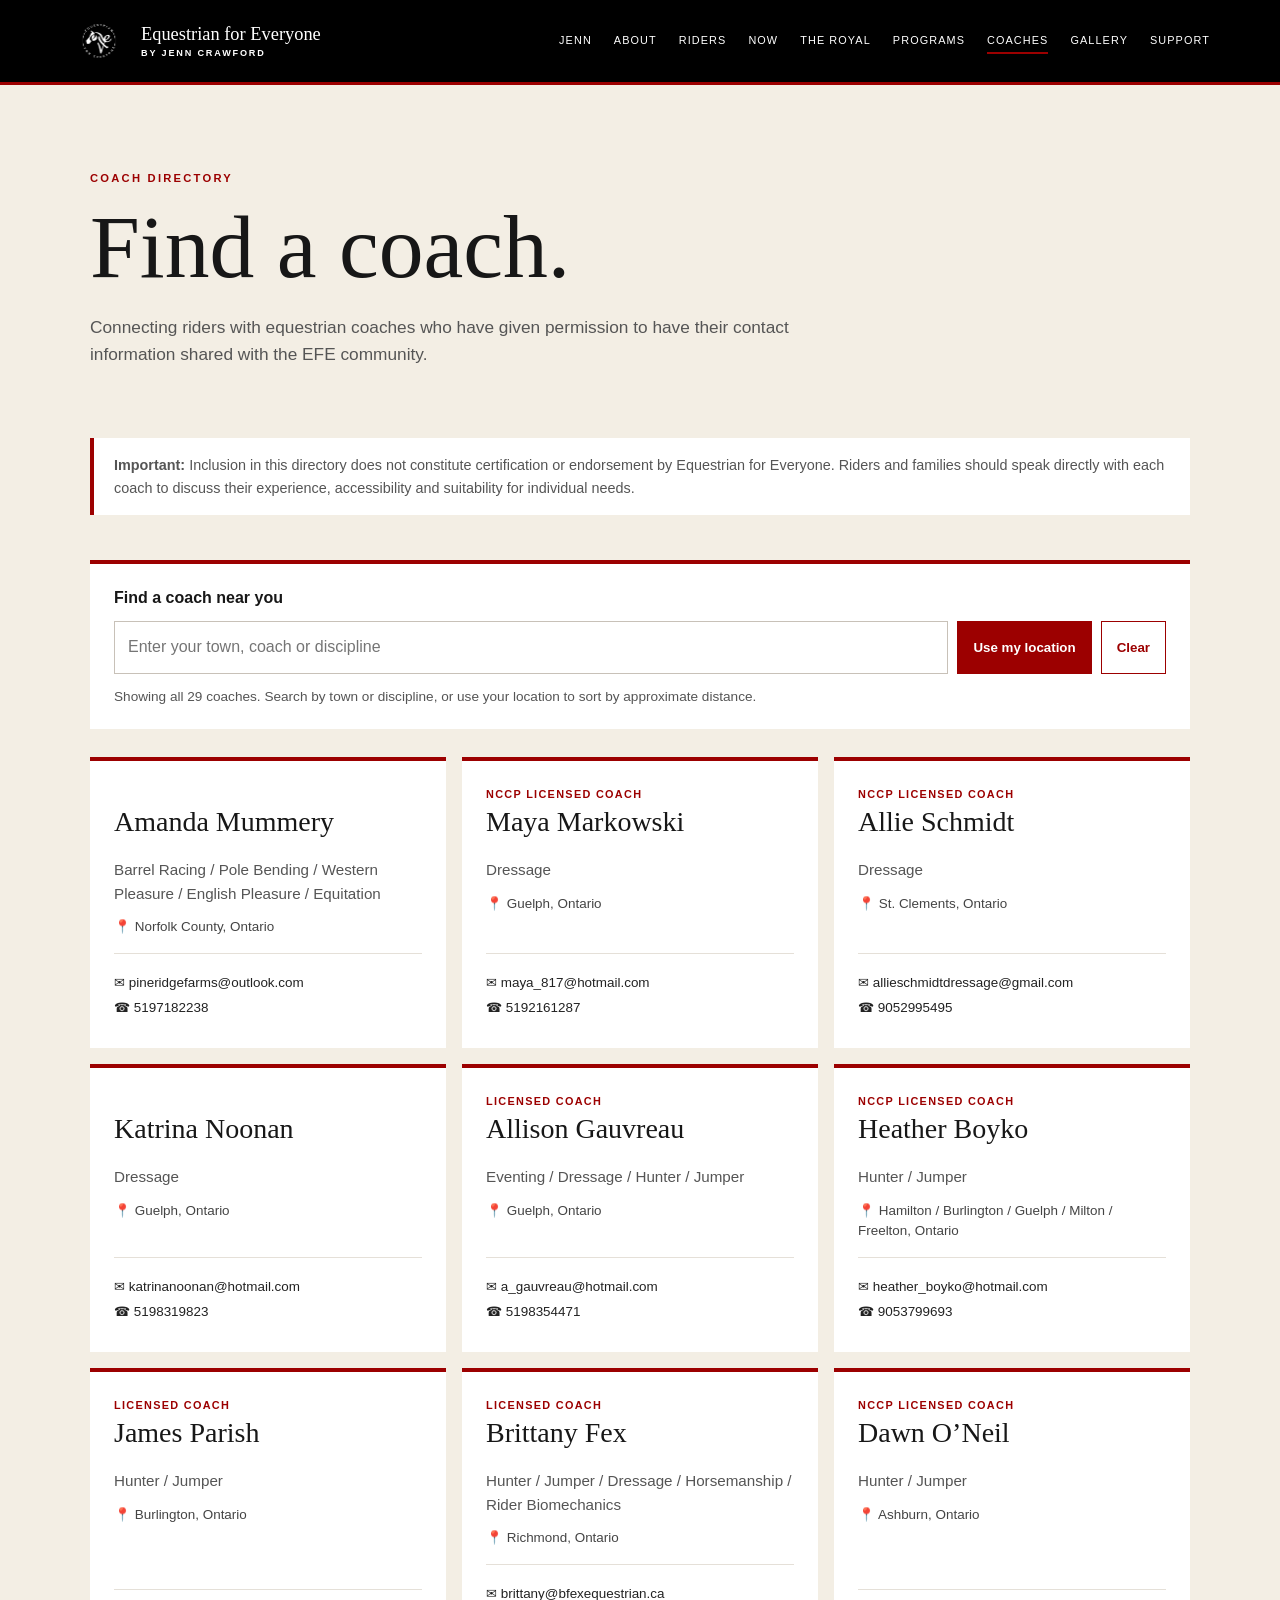
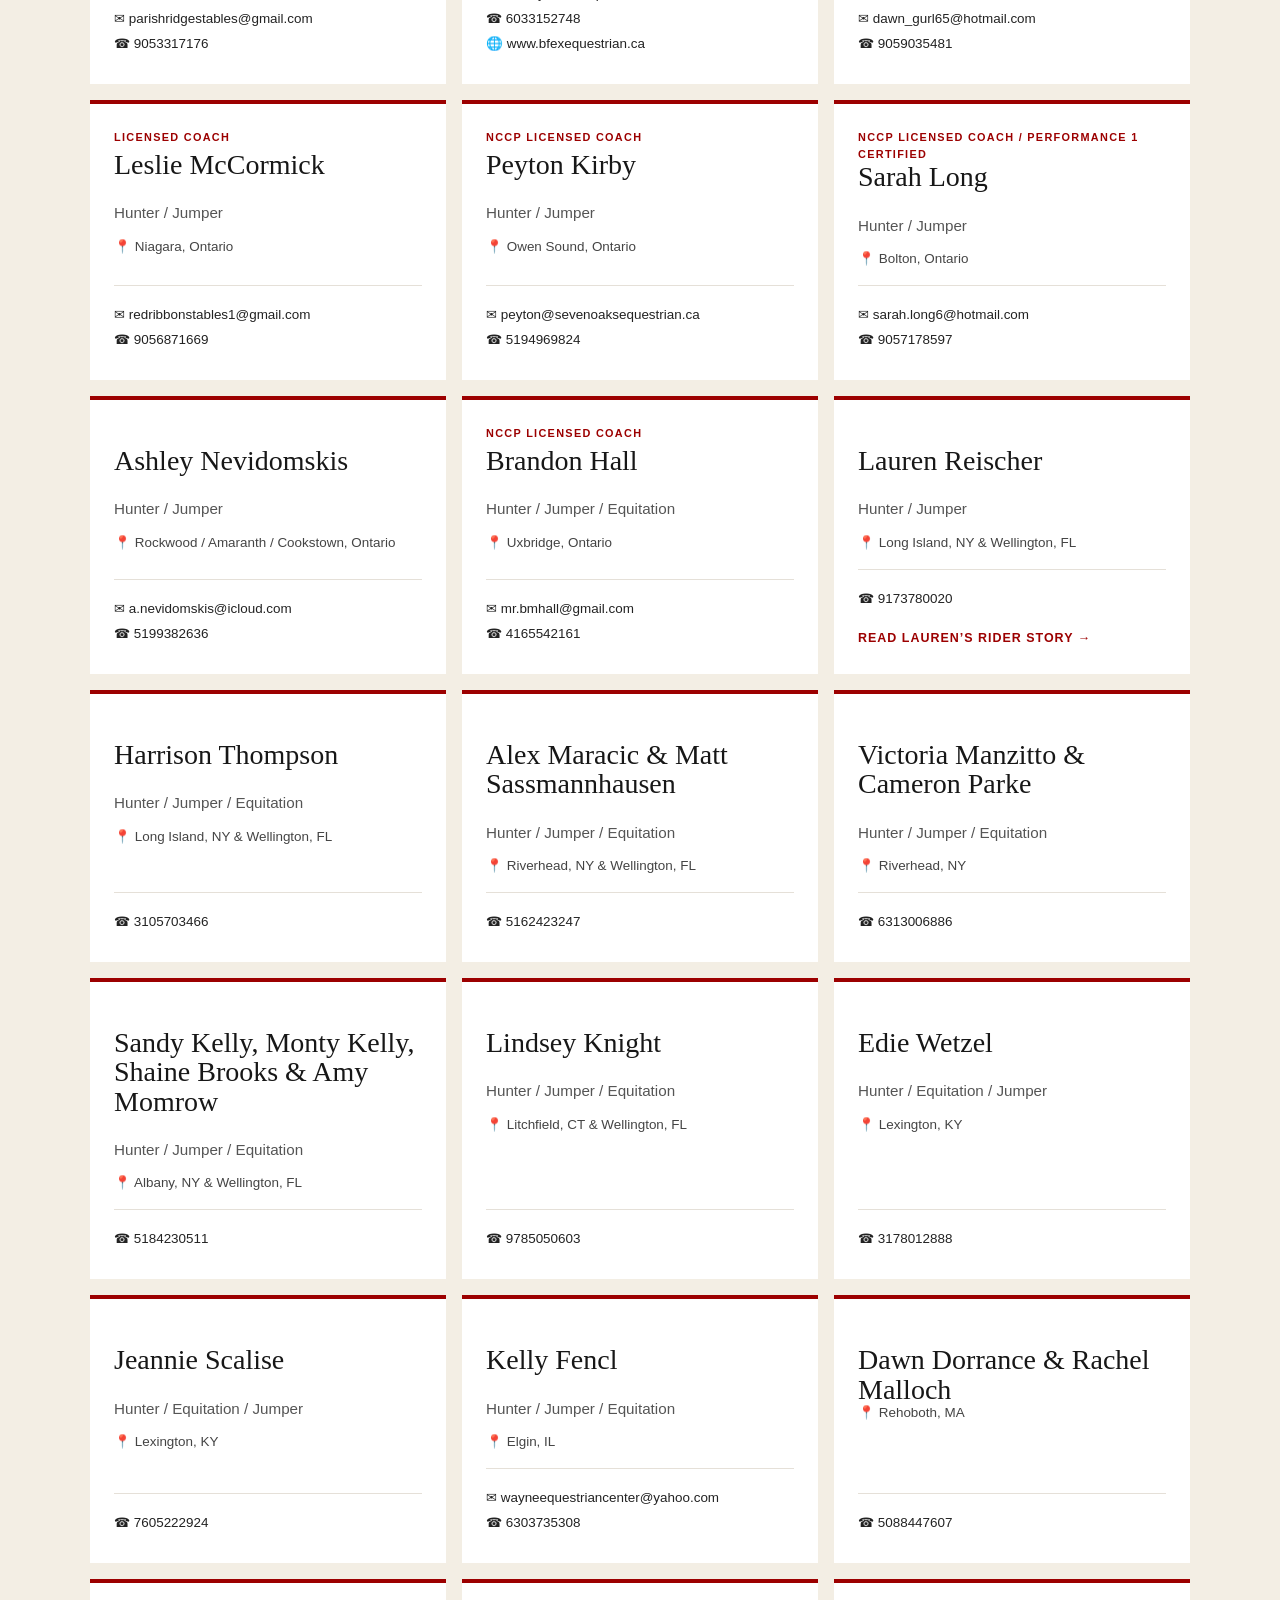
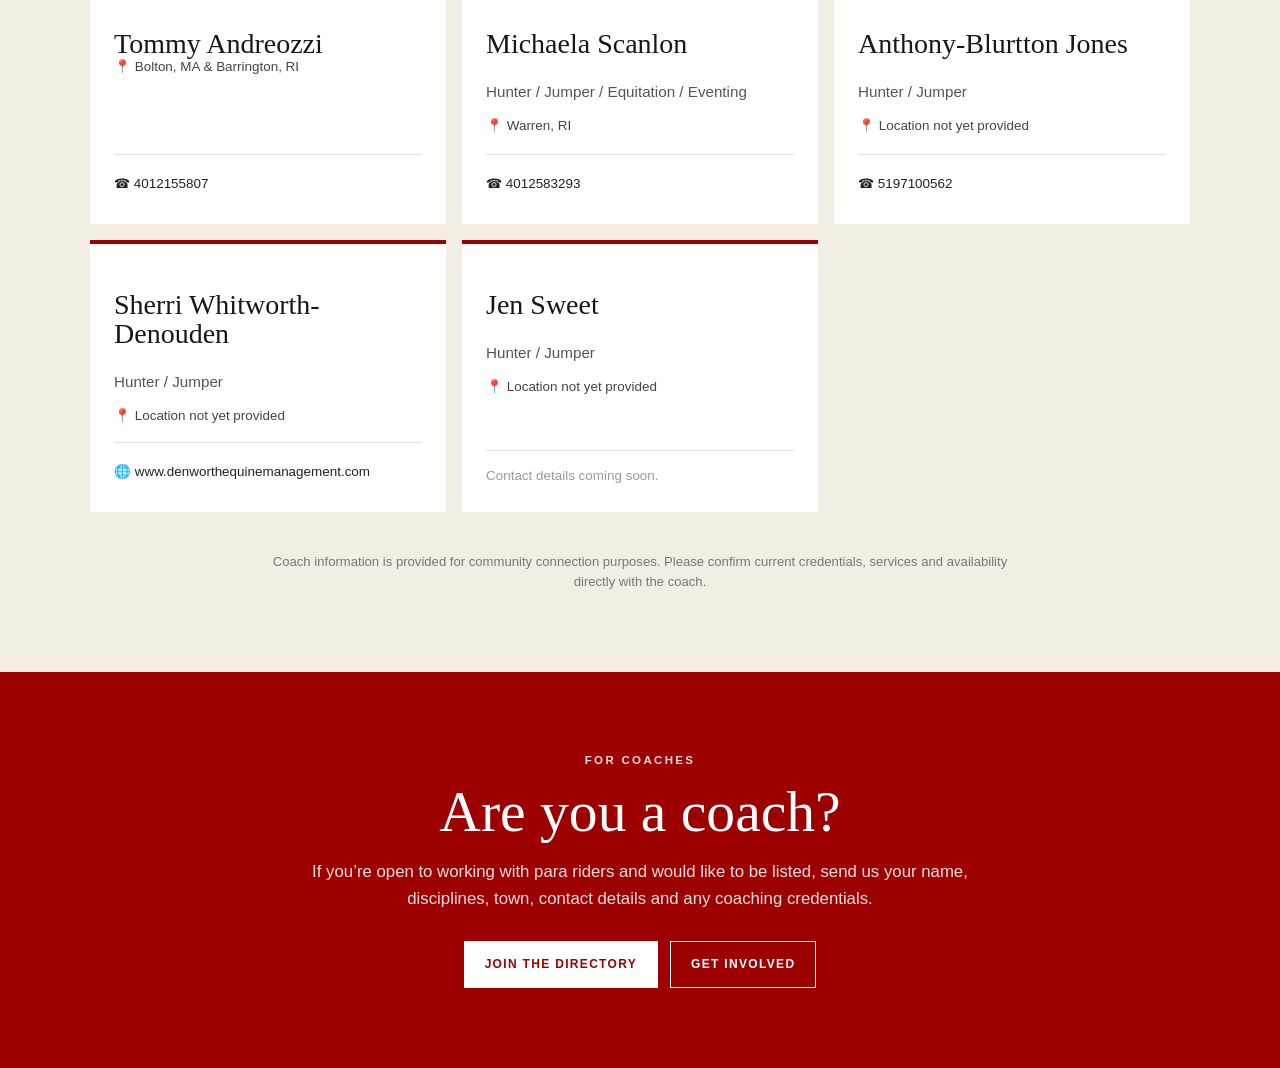
==== commit b0157e05: "Update coaches.html" ====
--- a/coaches.html
+++ b/coaches.html
@@ -3,7 +3,7 @@
 <header class="sn"><div class="sn-in"><a class="sn-brand" href="/" aria-label="Equestrian for Everyone home"><img src="/assets/efe-logo-transparent.png" alt="" width="58" height="58"><span>Equestrian for Everyone<small>by Jenn Crawford</small></span></a><button class="sn-toggle" type="button" aria-label="Open navigation menu" aria-expanded="false" aria-controls="sn-links">☰</button><div class="sn-links" id="sn-links" role="navigation" aria-label="Main"><a href="/#jenn">Jenn</a><a href="/#about">About</a><a href="/#riders">Riders</a><a href="/#now">Now</a><a href="/#royal">The Royal</a><a href="/programs.html">Programs</a><a href="/coaches.html" aria-current="page">Coaches</a><a href="/gallery.html">Gallery</a><a href="/#support">Support</a></div></div></header>
 <main><section class="hero"><div class="wrap"><div class="eyebrow">Coach Directory</div><h1>Find a coach.</h1><p class="intro">Connecting riders with equestrian coaches who have given permission to have their contact information shared with the EFE community.</p></div></section>
 <div class="wrap"><div class="notice"><strong>Important:</strong> Inclusion in this directory does not constitute certification or endorsement by Equestrian for Everyone. Riders and families should speak directly with each coach to discuss their experience, accessibility and suitability for individual needs.</div>
-<div class="coach-search"><label for="coach-query">Find a coach near you</label><div class="search-row"><input id="coach-query" type="search" placeholder="Enter your town, coach or discipline" autocomplete="off"><button id="near-me" type="button">Use my location</button><button id="reset-search" type="button">Clear</button></div><p id="search-status" role="status" aria-live="polite">Showing all 28 coaches. Search by town or discipline, or use your location to sort by approximate distance.</p></div><section class="grid" id="coach-grid"><article class="coach" data-name="amanda mummery" data-location="norfolk county, ontario" data-discipline="barrel racing / pole bending / western pleasure / english pleasure / equitation" data-lat="42.85" data-lon="-80.35"><div class="license">&nbsp;</div><h2>Amanda Mummery</h2><div class="discipline">Barrel Racing / Pole Bending / Western Pleasure / English Pleasure / Equitation</div><div class="place">📍 Norfolk County, Ontario</div><div class="contact"><a href="mailto:pineridgefarms@outlook.com">✉ pineridgefarms@outlook.com</a><a href="tel:+15197182238">☎ 5197182238</a></div></article><article class="coach" data-name="maya markowski" data-location="guelph, ontario" data-discipline="dressage" data-lat="43.545" data-lon="-80.25"><div class="license">NCCP Licensed Coach</div><h2>Maya Markowski</h2><div class="discipline">Dressage</div><div class="place">📍 Guelph, Ontario</div><div class="contact"><a href="mailto:maya_817@hotmail.com">✉ maya_817@hotmail.com</a><a href="tel:+15192161287">☎ 5192161287</a></div></article><article class="coach" data-name="allie schmidt" data-location="st. clements, ontario" data-discipline="dressage" data-lat="43.48" data-lon="-80.65"><div class="license">NCCP Licensed Coach</div><h2>Allie Schmidt</h2><div class="discipline">Dressage</div><div class="place">📍 St. Clements, Ontario</div><div class="contact"><a href="mailto:allieschmidtdressage@gmail.com">✉ allieschmidtdressage@gmail.com</a><a href="tel:+19052995495">☎ 9052995495</a></div></article><article class="coach" data-name="katrina noonan" data-location="guelph, ontario" data-discipline="dressage" data-lat="43.545" data-lon="-80.25"><div class="license">&nbsp;</div><h2>Katrina Noonan</h2><div class="discipline">Dressage</div><div class="place">📍 Guelph, Ontario</div><div class="contact"><a href="mailto:katrinanoonan@hotmail.com">✉ katrinanoonan@hotmail.com</a><a href="tel:+15198319823">☎ 5198319823</a></div></article><article class="coach" data-name="allison gauvreau" data-location="guelph, ontario" data-discipline="eventing / dressage / hunter / jumper" data-lat="43.545" data-lon="-80.25"><div class="license">Licensed Coach</div><h2>Allison Gauvreau</h2><div class="discipline">Eventing / Dressage / Hunter / Jumper</div><div class="place">📍 Guelph, Ontario</div><div class="contact"><a href="mailto:a_gauvreau@hotmail.com">✉ a_gauvreau@hotmail.com</a><a href="tel:+15198354471">☎ 5198354471</a></div></article><article class="coach" data-name="heather boyko" data-location="hamilton / burlington / guelph / milton / freelton, ontario" data-discipline="hunter / jumper" data-lat="43.35" data-lon="-79.96"><div class="license">NCCP Licensed Coach</div><h2>Heather Boyko</h2><div class="discipline">Hunter / Jumper</div><div class="place">📍 Hamilton / Burlington / Guelph / Milton / Freelton, Ontario</div><div class="contact"><a href="mailto:heather_boyko@hotmail.com">✉ heather_boyko@hotmail.com</a><a href="tel:+19053799693">☎ 9053799693</a></div></article><article class="coach" data-name="james parish" data-location="burlington, ontario" data-discipline="hunter / jumper" data-lat="43.325" data-lon="-79.8"><div class="license">Licensed Coach</div><h2>James Parish</h2><div class="discipline">Hunter / Jumper</div><div class="place">📍 Burlington, Ontario</div><div class="contact"><a href="mailto:parishridgestables@gmail.com">✉ parishridgestables@gmail.com</a><a href="tel:+19053317176">☎ 9053317176</a></div></article><article class="coach" data-name="dawn o’neil" data-location="ashburn, ontario" data-discipline="hunter / jumper" data-lat="44" data-lon="-78.99"><div class="license">NCCP Licensed Coach</div><h2>Dawn O’Neil</h2><div class="discipline">Hunter / Jumper</div><div class="place">📍 Ashburn, Ontario</div><div class="contact"><a href="mailto:dawn_gurl65@hotmail.com">✉ dawn_gurl65@hotmail.com</a><a href="tel:+19059035481">☎ 9059035481</a></div></article><article class="coach" data-name="leslie mccormick" data-location="niagara, ontario" data-discipline="hunter / jumper" data-lat="43.1" data-lon="-79.15"><div class="license">Licensed Coach</div><h2>Leslie McCormick</h2><div class="discipline">Hunter / Jumper</div><div class="place">📍 Niagara, Ontario</div><div class="contact"><a href="mailto:redribbonstables1@gmail.com">✉ redribbonstables1@gmail.com</a><a href="tel:+19056871669">☎ 9056871669</a></div></article><article class="coach" data-name="peyton kirby" data-location="owen sound, ontario" data-discipline="hunter / jumper" data-lat="44.57" data-lon="-80.94"><div class="license">NCCP Licensed Coach</div><h2>Peyton Kirby</h2><div class="discipline">Hunter / Jumper</div><div class="place">📍 Owen Sound, Ontario</div><div class="contact"><a href="mailto:peyton@sevenoaksequestrian.ca">✉ peyton@sevenoaksequestrian.ca</a><a href="tel:+15194969824">☎ 5194969824</a></div></article><article class="coach" data-name="sarah long" data-location="bolton, ontario" data-discipline="hunter / jumper" data-lat="43.88" data-lon="-79.74"><div class="license">NCCP Licensed Coach / Performance 1 Certified</div><h2>Sarah Long</h2><div class="discipline">Hunter / Jumper</div><div class="place">📍 Bolton, Ontario</div><div class="contact"><a href="mailto:sarah.long6@hotmail.com">✉ sarah.long6@hotmail.com</a><a href="tel:+19057178597">☎ 9057178597</a></div></article><article class="coach" data-name="ashley nevidomskis" data-location="rockwood / amaranth / cookstown, ontario" data-discipline="hunter / jumper" data-lat="43.75" data-lon="-80.05"><div class="license">&nbsp;</div><h2>Ashley Nevidomskis</h2><div class="discipline">Hunter / Jumper</div><div class="place">📍 Rockwood / Amaranth / Cookstown, Ontario</div><div class="contact"><a href="mailto:a.nevidomskis@icloud.com">✉ a.nevidomskis@icloud.com</a><a href="tel:+15199382636">☎ 5199382636</a></div></article><article class="coach" data-name="brandon hall" data-location="uxbridge, ontario" data-discipline="hunter / jumper / equitation" data-lat="44.11" data-lon="-79.12"><div class="license">NCCP Licensed Coach</div><h2>Brandon Hall</h2><div class="discipline">Hunter / Jumper / Equitation</div><div class="place">📍 Uxbridge, Ontario</div><div class="contact"><a href="mailto:mr.bmhall@gmail.com">✉ mr.bmhall@gmail.com</a><a href="tel:+14165542161">☎ 4165542161</a></div></article><article class="coach" id="lauren-reischer" data-name="lauren reischer" data-location="long island, new york & wellington, florida long island, ny & wellington, fl" data-discipline="hunter / jumper" data-lat="40.82" data-lon="-73.2" data-coords="40.82,-73.2;26.66,-80.27"><div class="license">&nbsp;</div><h2>Lauren Reischer</h2><div class="discipline">Hunter / Jumper</div><div class="place">📍 Long Island, NY &amp; Wellington, FL</div><div class="contact"><a href="tel:+19173780020">☎ 9173780020</a></div><a class="story-link" href="/riders/lauren.html">Read Lauren’s rider story →</a></article><article class="coach" data-name="harrison thompson" data-location="long island, new york & wellington, florida long island, ny & wellington, fl" data-discipline="hunter / jumper / equitation" data-lat="40.82" data-lon="-73.2" data-coords="40.82,-73.2;26.66,-80.27"><div class="license">&nbsp;</div><h2>Harrison Thompson</h2><div class="discipline">Hunter / Jumper / Equitation</div><div class="place">📍 Long Island, NY &amp; Wellington, FL</div><div class="contact"><a href="tel:+13105703466">☎ 3105703466</a></div></article><article class="coach" data-name="alex maracic & matt sassmannhausen" data-location="riverhead, new york & wellington, florida riverhead, ny & wellington, fl" data-discipline="hunter / jumper / equitation" data-lat="40.917" data-lon="-72.662" data-coords="40.917,-72.662;26.66,-80.27"><div class="license">&nbsp;</div><h2>Alex Maracic &amp; Matt Sassmannhausen</h2><div class="discipline">Hunter / Jumper / Equitation</div><div class="place">📍 Riverhead, NY &amp; Wellington, FL</div><div class="contact"><a href="tel:+15162423247">☎ 5162423247</a></div></article><article class="coach" data-name="victoria manzitto & cameron parke" data-location="riverhead, new york riverhead, ny" data-discipline="hunter / jumper / equitation" data-lat="40.917" data-lon="-72.662" data-coords="40.917,-72.662"><div class="license">&nbsp;</div><h2>Victoria Manzitto &amp; Cameron Parke</h2><div class="discipline">Hunter / Jumper / Equitation</div><div class="place">📍 Riverhead, NY</div><div class="contact"><a href="tel:+16313006886">☎ 6313006886</a></div></article><article class="coach" data-name="sandy kelly, monty kelly, shaine brooks & amy momrow" data-location="albany, new york & wellington, florida albany, ny & wellington, fl" data-discipline="hunter / jumper / equitation" data-lat="42.653" data-lon="-73.756" data-coords="42.653,-73.756;26.66,-80.27"><div class="license">&nbsp;</div><h2>Sandy Kelly, Monty Kelly, Shaine Brooks &amp; Amy Momrow</h2><div class="discipline">Hunter / Jumper / Equitation</div><div class="place">📍 Albany, NY &amp; Wellington, FL</div><div class="contact"><a href="tel:+15184230511">☎ 5184230511</a></div></article><article class="coach" data-name="lindsey knight" data-location="litchfield, connecticut & wellington, florida litchfield, ct & wellington, fl" data-discipline="hunter / jumper / equitation" data-lat="41.747" data-lon="-73.189" data-coords="41.747,-73.189;26.66,-80.27"><div class="license">&nbsp;</div><h2>Lindsey Knight</h2><div class="discipline">Hunter / Jumper / Equitation</div><div class="place">📍 Litchfield, CT &amp; Wellington, FL</div><div class="contact"><a href="tel:+19785050603">☎ 9785050603</a></div></article><article class="coach" data-name="edie wetzel" data-location="lexington, kentucky lexington, ky" data-discipline="hunter / equitation / jumper" data-lat="38.04" data-lon="-84.5" data-coords="38.04,-84.5"><div class="license">&nbsp;</div><h2>Edie Wetzel</h2><div class="discipline">Hunter / Equitation / Jumper</div><div class="place">📍 Lexington, KY</div><div class="contact"><a href="tel:+13178012888">☎ 3178012888</a></div></article><article class="coach" data-name="jeannie scalise" data-location="lexington, kentucky lexington, ky" data-discipline="hunter / equitation / jumper" data-lat="38.04" data-lon="-84.5" data-coords="38.04,-84.5"><div class="license">&nbsp;</div><h2>Jeannie Scalise</h2><div class="discipline">Hunter / Equitation / Jumper</div><div class="place">📍 Lexington, KY</div><div class="contact"><a href="tel:+17605222924">☎ 7605222924</a></div></article><article class="coach" data-name="kelly fencl" data-location="elgin, illinois elgin, il" data-discipline="hunter / equitation" data-lat="42.037" data-lon="-88.281" data-coords="42.037,-88.281"><div class="license">&nbsp;</div><h2>Kelly Fencl</h2><div class="discipline">Hunter / Equitation</div><div class="place">📍 Elgin, IL</div><div class="contact"><a href="tel:+16303735308">☎ 6303735308</a></div></article><article class="coach" data-name="dawn dorrance & rachel malloch" data-location="rehoboth, massachusetts rehoboth, ma" data-discipline="" data-lat="41.84" data-lon="-71.25" data-coords="41.84,-71.25"><div class="license">&nbsp;</div><h2>Dawn Dorrance &amp; Rachel Malloch</h2><div class="place">📍 Rehoboth, MA</div><div class="contact"><a href="tel:+15088447607">☎ 5088447607</a></div></article><article class="coach" data-name="tommy andreozzi" data-location="bolton, massachusetts & barrington, rhode island bolton, ma & barrington, ri" data-discipline="" data-lat="42.433" data-lon="-71.608" data-coords="42.433,-71.608;41.741,-71.309"><div class="license">&nbsp;</div><h2>Tommy Andreozzi</h2><div class="place">📍 Bolton, MA &amp; Barrington, RI</div><div class="contact"><a href="tel:+14012155807">☎ 4012155807</a></div></article><article class="coach" data-name="michaela scanlon" data-location="warren, rhode island warren, ri" data-discipline="hunter / jumper / equitation / eventing" data-lat="41.73" data-lon="-71.282" data-coords="41.73,-71.282"><div class="license">&nbsp;</div><h2>Michaela Scanlon</h2><div class="discipline">Hunter / Jumper / Equitation / Eventing</div><div class="place">📍 Warren, RI</div><div class="contact"><a href="tel:+14012583293">☎ 4012583293</a></div></article><article class="coach" data-name="anthony-blurtton jones" data-location="location not yet provided" data-discipline="hunter / jumper"><div class="license">&nbsp;</div><h2>Anthony-Blurtton Jones</h2><div class="discipline">Hunter / Jumper</div><div class="place">📍 Location not yet provided</div><div class="contact"><a href="tel:+15197100562">☎ 5197100562</a></div></article><article class="coach" data-name="sherri whitworth-denouden" data-location="location not yet provided" data-discipline="hunter / jumper"><div class="license">&nbsp;</div><h2>Sherri Whitworth-Denouden</h2><div class="discipline">Hunter / Jumper</div><div class="place">📍 Location not yet provided</div><div class="contact"><span class="empty">Contact details coming soon.</span></div></article><article class="coach" data-name="jen sweet" data-location="location not yet provided" data-discipline="hunter / jumper"><div class="license">&nbsp;</div><h2>Jen Sweet</h2><div class="discipline">Hunter / Jumper</div><div class="place">📍 Location not yet provided</div><div class="contact"><span class="empty">Contact details coming soon.</span></div></article></section></div><p class="footnote">Coach information is provided for community connection purposes. Please confirm current credentials, services and availability directly with the coach.</p><section class="next-step" aria-label="Next steps"><div class="ns-in"><div class="ns-eyebrow">For coaches</div><h2>Are you a coach?</h2><p>If you’re open to working with para riders and would like to be listed, send us your name, disciplines, town, contact details and any coaching credentials.</p><div class="ns-actions"><a class="ns-btn fill" href="mailto:equforeveryone@gmail.com?subject=Coach%20directory%20listing&body=Name%3A%0ADisciplines%3A%0ATown%3A%0AEmail%3A%0APhone%3A%0ACredentials%20%28e.g.%20NCCP%29%3A%0A">Join the directory</a><a class="ns-btn" href="/#support">Get Involved</a></div></div></section></main><script>
+<div class="coach-search"><label for="coach-query">Find a coach near you</label><div class="search-row"><input id="coach-query" type="search" placeholder="Enter your town, coach or discipline" autocomplete="off"><button id="near-me" type="button">Use my location</button><button id="reset-search" type="button">Clear</button></div><p id="search-status" role="status" aria-live="polite">Showing all 29 coaches. Search by town or discipline, or use your location to sort by approximate distance.</p></div><section class="grid" id="coach-grid"><article class="coach" data-name="amanda mummery" data-location="norfolk county, ontario" data-discipline="barrel racing / pole bending / western pleasure / english pleasure / equitation" data-lat="42.85" data-lon="-80.35"><div class="license">&nbsp;</div><h2>Amanda Mummery</h2><div class="discipline">Barrel Racing / Pole Bending / Western Pleasure / English Pleasure / Equitation</div><div class="place">📍 Norfolk County, Ontario</div><div class="contact"><a href="mailto:pineridgefarms@outlook.com">✉ pineridgefarms@outlook.com</a><a href="tel:+15197182238">☎ 5197182238</a></div></article><article class="coach" data-name="maya markowski" data-location="guelph, ontario" data-discipline="dressage" data-lat="43.545" data-lon="-80.25"><div class="license">NCCP Licensed Coach</div><h2>Maya Markowski</h2><div class="discipline">Dressage</div><div class="place">📍 Guelph, Ontario</div><div class="contact"><a href="mailto:maya_817@hotmail.com">✉ maya_817@hotmail.com</a><a href="tel:+15192161287">☎ 5192161287</a></div></article><article class="coach" data-name="allie schmidt" data-location="st. clements, ontario" data-discipline="dressage" data-lat="43.48" data-lon="-80.65"><div class="license">NCCP Licensed Coach</div><h2>Allie Schmidt</h2><div class="discipline">Dressage</div><div class="place">📍 St. Clements, Ontario</div><div class="contact"><a href="mailto:allieschmidtdressage@gmail.com">✉ allieschmidtdressage@gmail.com</a><a href="tel:+19052995495">☎ 9052995495</a></div></article><article class="coach" data-name="katrina noonan" data-location="guelph, ontario" data-discipline="dressage" data-lat="43.545" data-lon="-80.25"><div class="license">&nbsp;</div><h2>Katrina Noonan</h2><div class="discipline">Dressage</div><div class="place">📍 Guelph, Ontario</div><div class="contact"><a href="mailto:katrinanoonan@hotmail.com">✉ katrinanoonan@hotmail.com</a><a href="tel:+15198319823">☎ 5198319823</a></div></article><article class="coach" data-name="allison gauvreau" data-location="guelph, ontario" data-discipline="eventing / dressage / hunter / jumper" data-lat="43.545" data-lon="-80.25"><div class="license">Licensed Coach</div><h2>Allison Gauvreau</h2><div class="discipline">Eventing / Dressage / Hunter / Jumper</div><div class="place">📍 Guelph, Ontario</div><div class="contact"><a href="mailto:a_gauvreau@hotmail.com">✉ a_gauvreau@hotmail.com</a><a href="tel:+15198354471">☎ 5198354471</a></div></article><article class="coach" data-name="heather boyko" data-location="hamilton / burlington / guelph / milton / freelton, ontario" data-discipline="hunter / jumper" data-lat="43.35" data-lon="-79.96"><div class="license">NCCP Licensed Coach</div><h2>Heather Boyko</h2><div class="discipline">Hunter / Jumper</div><div class="place">📍 Hamilton / Burlington / Guelph / Milton / Freelton, Ontario</div><div class="contact"><a href="mailto:heather_boyko@hotmail.com">✉ heather_boyko@hotmail.com</a><a href="tel:+19053799693">☎ 9053799693</a></div></article><article class="coach" data-name="james parish" data-location="burlington, ontario" data-discipline="hunter / jumper" data-lat="43.325" data-lon="-79.8"><div class="license">Licensed Coach</div><h2>James Parish</h2><div class="discipline">Hunter / Jumper</div><div class="place">📍 Burlington, Ontario</div><div class="contact"><a href="mailto:parishridgestables@gmail.com">✉ parishridgestables@gmail.com</a><a href="tel:+19053317176">☎ 9053317176</a></div></article><article class="coach" data-name="brittany fex" data-location="richmond, ontario" data-discipline="hunter / jumper / dressage / horsemanship / rider biomechanics" data-lat="45.18" data-lon="-75.82"><div class="license">Licensed Coach</div><h2>Brittany Fex</h2><div class="discipline">Hunter / Jumper / Dressage / Horsemanship / Rider Biomechanics</div><div class="place">📍 Richmond, Ontario</div><div class="contact"><a href="mailto:brittany@bfexequestrian.ca">✉ brittany@bfexequestrian.ca</a><a href="tel:+16033152748">☎ 6033152748</a><a href="https://www.bfexequestrian.ca" target="_blank" rel="noopener">🌐 www.bfexequestrian.ca</a></div></article><article class="coach" data-name="dawn o’neil" data-location="ashburn, ontario" data-discipline="hunter / jumper" data-lat="44" data-lon="-78.99"><div class="license">NCCP Licensed Coach</div><h2>Dawn O’Neil</h2><div class="discipline">Hunter / Jumper</div><div class="place">📍 Ashburn, Ontario</div><div class="contact"><a href="mailto:dawn_gurl65@hotmail.com">✉ dawn_gurl65@hotmail.com</a><a href="tel:+19059035481">☎ 9059035481</a></div></article><article class="coach" data-name="leslie mccormick" data-location="niagara, ontario" data-discipline="hunter / jumper" data-lat="43.1" data-lon="-79.15"><div class="license">Licensed Coach</div><h2>Leslie McCormick</h2><div class="discipline">Hunter / Jumper</div><div class="place">📍 Niagara, Ontario</div><div class="contact"><a href="mailto:redribbonstables1@gmail.com">✉ redribbonstables1@gmail.com</a><a href="tel:+19056871669">☎ 9056871669</a></div></article><article class="coach" data-name="peyton kirby" data-location="owen sound, ontario" data-discipline="hunter / jumper" data-lat="44.57" data-lon="-80.94"><div class="license">NCCP Licensed Coach</div><h2>Peyton Kirby</h2><div class="discipline">Hunter / Jumper</div><div class="place">📍 Owen Sound, Ontario</div><div class="contact"><a href="mailto:peyton@sevenoaksequestrian.ca">✉ peyton@sevenoaksequestrian.ca</a><a href="tel:+15194969824">☎ 5194969824</a></div></article><article class="coach" data-name="sarah long" data-location="bolton, ontario" data-discipline="hunter / jumper" data-lat="43.88" data-lon="-79.74"><div class="license">NCCP Licensed Coach / Performance 1 Certified</div><h2>Sarah Long</h2><div class="discipline">Hunter / Jumper</div><div class="place">📍 Bolton, Ontario</div><div class="contact"><a href="mailto:sarah.long6@hotmail.com">✉ sarah.long6@hotmail.com</a><a href="tel:+19057178597">☎ 9057178597</a></div></article><article class="coach" data-name="ashley nevidomskis" data-location="rockwood / amaranth / cookstown, ontario" data-discipline="hunter / jumper" data-lat="43.75" data-lon="-80.05"><div class="license">&nbsp;</div><h2>Ashley Nevidomskis</h2><div class="discipline">Hunter / Jumper</div><div class="place">📍 Rockwood / Amaranth / Cookstown, Ontario</div><div class="contact"><a href="mailto:a.nevidomskis@icloud.com">✉ a.nevidomskis@icloud.com</a><a href="tel:+15199382636">☎ 5199382636</a></div></article><article class="coach" data-name="brandon hall" data-location="uxbridge, ontario" data-discipline="hunter / jumper / equitation" data-lat="44.11" data-lon="-79.12"><div class="license">NCCP Licensed Coach</div><h2>Brandon Hall</h2><div class="discipline">Hunter / Jumper / Equitation</div><div class="place">📍 Uxbridge, Ontario</div><div class="contact"><a href="mailto:mr.bmhall@gmail.com">✉ mr.bmhall@gmail.com</a><a href="tel:+14165542161">☎ 4165542161</a></div></article><article class="coach" id="lauren-reischer" data-name="lauren reischer" data-location="long island, new york & wellington, florida long island, ny & wellington, fl" data-discipline="hunter / jumper" data-lat="40.82" data-lon="-73.2" data-coords="40.82,-73.2;26.66,-80.27"><div class="license">&nbsp;</div><h2>Lauren Reischer</h2><div class="discipline">Hunter / Jumper</div><div class="place">📍 Long Island, NY &amp; Wellington, FL</div><div class="contact"><a href="tel:+19173780020">☎ 9173780020</a></div><a class="story-link" href="/riders/lauren.html">Read Lauren’s rider story →</a></article><article class="coach" data-name="harrison thompson" data-location="long island, new york & wellington, florida long island, ny & wellington, fl" data-discipline="hunter / jumper / equitation" data-lat="40.82" data-lon="-73.2" data-coords="40.82,-73.2;26.66,-80.27"><div class="license">&nbsp;</div><h2>Harrison Thompson</h2><div class="discipline">Hunter / Jumper / Equitation</div><div class="place">📍 Long Island, NY &amp; Wellington, FL</div><div class="contact"><a href="tel:+13105703466">☎ 3105703466</a></div></article><article class="coach" data-name="alex maracic & matt sassmannhausen" data-location="riverhead, new york & wellington, florida riverhead, ny & wellington, fl" data-discipline="hunter / jumper / equitation" data-lat="40.917" data-lon="-72.662" data-coords="40.917,-72.662;26.66,-80.27"><div class="license">&nbsp;</div><h2>Alex Maracic &amp; Matt Sassmannhausen</h2><div class="discipline">Hunter / Jumper / Equitation</div><div class="place">📍 Riverhead, NY &amp; Wellington, FL</div><div class="contact"><a href="tel:+15162423247">☎ 5162423247</a></div></article><article class="coach" data-name="victoria manzitto & cameron parke" data-location="riverhead, new york riverhead, ny" data-discipline="hunter / jumper / equitation" data-lat="40.917" data-lon="-72.662" data-coords="40.917,-72.662"><div class="license">&nbsp;</div><h2>Victoria Manzitto &amp; Cameron Parke</h2><div class="discipline">Hunter / Jumper / Equitation</div><div class="place">📍 Riverhead, NY</div><div class="contact"><a href="tel:+16313006886">☎ 6313006886</a></div></article><article class="coach" data-name="sandy kelly, monty kelly, shaine brooks & amy momrow" data-location="albany, new york & wellington, florida albany, ny & wellington, fl" data-discipline="hunter / jumper / equitation" data-lat="42.653" data-lon="-73.756" data-coords="42.653,-73.756;26.66,-80.27"><div class="license">&nbsp;</div><h2>Sandy Kelly, Monty Kelly, Shaine Brooks &amp; Amy Momrow</h2><div class="discipline">Hunter / Jumper / Equitation</div><div class="place">📍 Albany, NY &amp; Wellington, FL</div><div class="contact"><a href="tel:+15184230511">☎ 5184230511</a></div></article><article class="coach" data-name="lindsey knight" data-location="litchfield, connecticut & wellington, florida litchfield, ct & wellington, fl" data-discipline="hunter / jumper / equitation" data-lat="41.747" data-lon="-73.189" data-coords="41.747,-73.189;26.66,-80.27"><div class="license">&nbsp;</div><h2>Lindsey Knight</h2><div class="discipline">Hunter / Jumper / Equitation</div><div class="place">📍 Litchfield, CT &amp; Wellington, FL</div><div class="contact"><a href="tel:+19785050603">☎ 9785050603</a></div></article><article class="coach" data-name="edie wetzel" data-location="lexington, kentucky lexington, ky" data-discipline="hunter / equitation / jumper" data-lat="38.04" data-lon="-84.5" data-coords="38.04,-84.5"><div class="license">&nbsp;</div><h2>Edie Wetzel</h2><div class="discipline">Hunter / Equitation / Jumper</div><div class="place">📍 Lexington, KY</div><div class="contact"><a href="tel:+13178012888">☎ 3178012888</a></div></article><article class="coach" data-name="jeannie scalise" data-location="lexington, kentucky lexington, ky" data-discipline="hunter / equitation / jumper" data-lat="38.04" data-lon="-84.5" data-coords="38.04,-84.5"><div class="license">&nbsp;</div><h2>Jeannie Scalise</h2><div class="discipline">Hunter / Equitation / Jumper</div><div class="place">📍 Lexington, KY</div><div class="contact"><a href="tel:+17605222924">☎ 7605222924</a></div></article><article class="coach" data-name="kelly fencl" data-location="elgin, illinois elgin, il" data-discipline="hunter / jumper / equitation" data-lat="42.037" data-lon="-88.281" data-coords="42.037,-88.281"><div class="license">&nbsp;</div><h2>Kelly Fencl</h2><div class="discipline">Hunter / Jumper / Equitation</div><div class="place">📍 Elgin, IL</div><div class="contact"><a href="mailto:wayneequestriancenter@yahoo.com">✉ wayneequestriancenter@yahoo.com</a><a href="tel:+16303735308">☎ 6303735308</a></div></article><article class="coach" data-name="dawn dorrance & rachel malloch" data-location="rehoboth, massachusetts rehoboth, ma" data-discipline="" data-lat="41.84" data-lon="-71.25" data-coords="41.84,-71.25"><div class="license">&nbsp;</div><h2>Dawn Dorrance &amp; Rachel Malloch</h2><div class="place">📍 Rehoboth, MA</div><div class="contact"><a href="tel:+15088447607">☎ 5088447607</a></div></article><article class="coach" data-name="tommy andreozzi" data-location="bolton, massachusetts & barrington, rhode island bolton, ma & barrington, ri" data-discipline="" data-lat="42.433" data-lon="-71.608" data-coords="42.433,-71.608;41.741,-71.309"><div class="license">&nbsp;</div><h2>Tommy Andreozzi</h2><div class="place">📍 Bolton, MA &amp; Barrington, RI</div><div class="contact"><a href="tel:+14012155807">☎ 4012155807</a></div></article><article class="coach" data-name="michaela scanlon" data-location="warren, rhode island warren, ri" data-discipline="hunter / jumper / equitation / eventing" data-lat="41.73" data-lon="-71.282" data-coords="41.73,-71.282"><div class="license">&nbsp;</div><h2>Michaela Scanlon</h2><div class="discipline">Hunter / Jumper / Equitation / Eventing</div><div class="place">📍 Warren, RI</div><div class="contact"><a href="tel:+14012583293">☎ 4012583293</a></div></article><article class="coach" data-name="anthony-blurtton jones" data-location="location not yet provided" data-discipline="hunter / jumper"><div class="license">&nbsp;</div><h2>Anthony-Blurtton Jones</h2><div class="discipline">Hunter / Jumper</div><div class="place">📍 Location not yet provided</div><div class="contact"><a href="tel:+15197100562">☎ 5197100562</a></div></article><article class="coach" data-name="sherri whitworth-denouden" data-location="location not yet provided" data-discipline="hunter / jumper"><div class="license">&nbsp;</div><h2>Sherri Whitworth-Denouden</h2><div class="discipline">Hunter / Jumper</div><div class="place">📍 Location not yet provided</div><div class="contact"><a href="https://www.denworthequinemanagement.com" target="_blank" rel="noopener">🌐 www.denworthequinemanagement.com</a></div></article><article class="coach" data-name="jen sweet" data-location="location not yet provided" data-discipline="hunter / jumper"><div class="license">&nbsp;</div><h2>Jen Sweet</h2><div class="discipline">Hunter / Jumper</div><div class="place">📍 Location not yet provided</div><div class="contact"><span class="empty">Contact details coming soon.</span></div></article></section></div><p class="footnote">Coach information is provided for community connection purposes. Please confirm current credentials, services and availability directly with the coach.</p><section class="next-step" aria-label="Next steps"><div class="ns-in"><div class="ns-eyebrow">For coaches</div><h2>Are you a coach?</h2><p>If you’re open to working with para riders and would like to be listed, send us your name, disciplines, town, contact details and any coaching credentials.</p><div class="ns-actions"><a class="ns-btn fill" href="mailto:equforeveryone@gmail.com?subject=Coach%20directory%20listing&body=Name%3A%0ADisciplines%3A%0ATown%3A%0AEmail%3A%0APhone%3A%0ACredentials%20%28e.g.%20NCCP%29%3A%0A">Join the directory</a><a class="ns-btn" href="/#support">Get Involved</a></div></div></section></main><script>
 const cards=[...document.querySelectorAll('#coach-grid .coach')],query=document.getElementById('coach-query'),status=document.getElementById('search-status'),grid=document.getElementById('coach-grid');
 let searchTimer,searchVersion=0;
 const radians=Math.PI/180;
